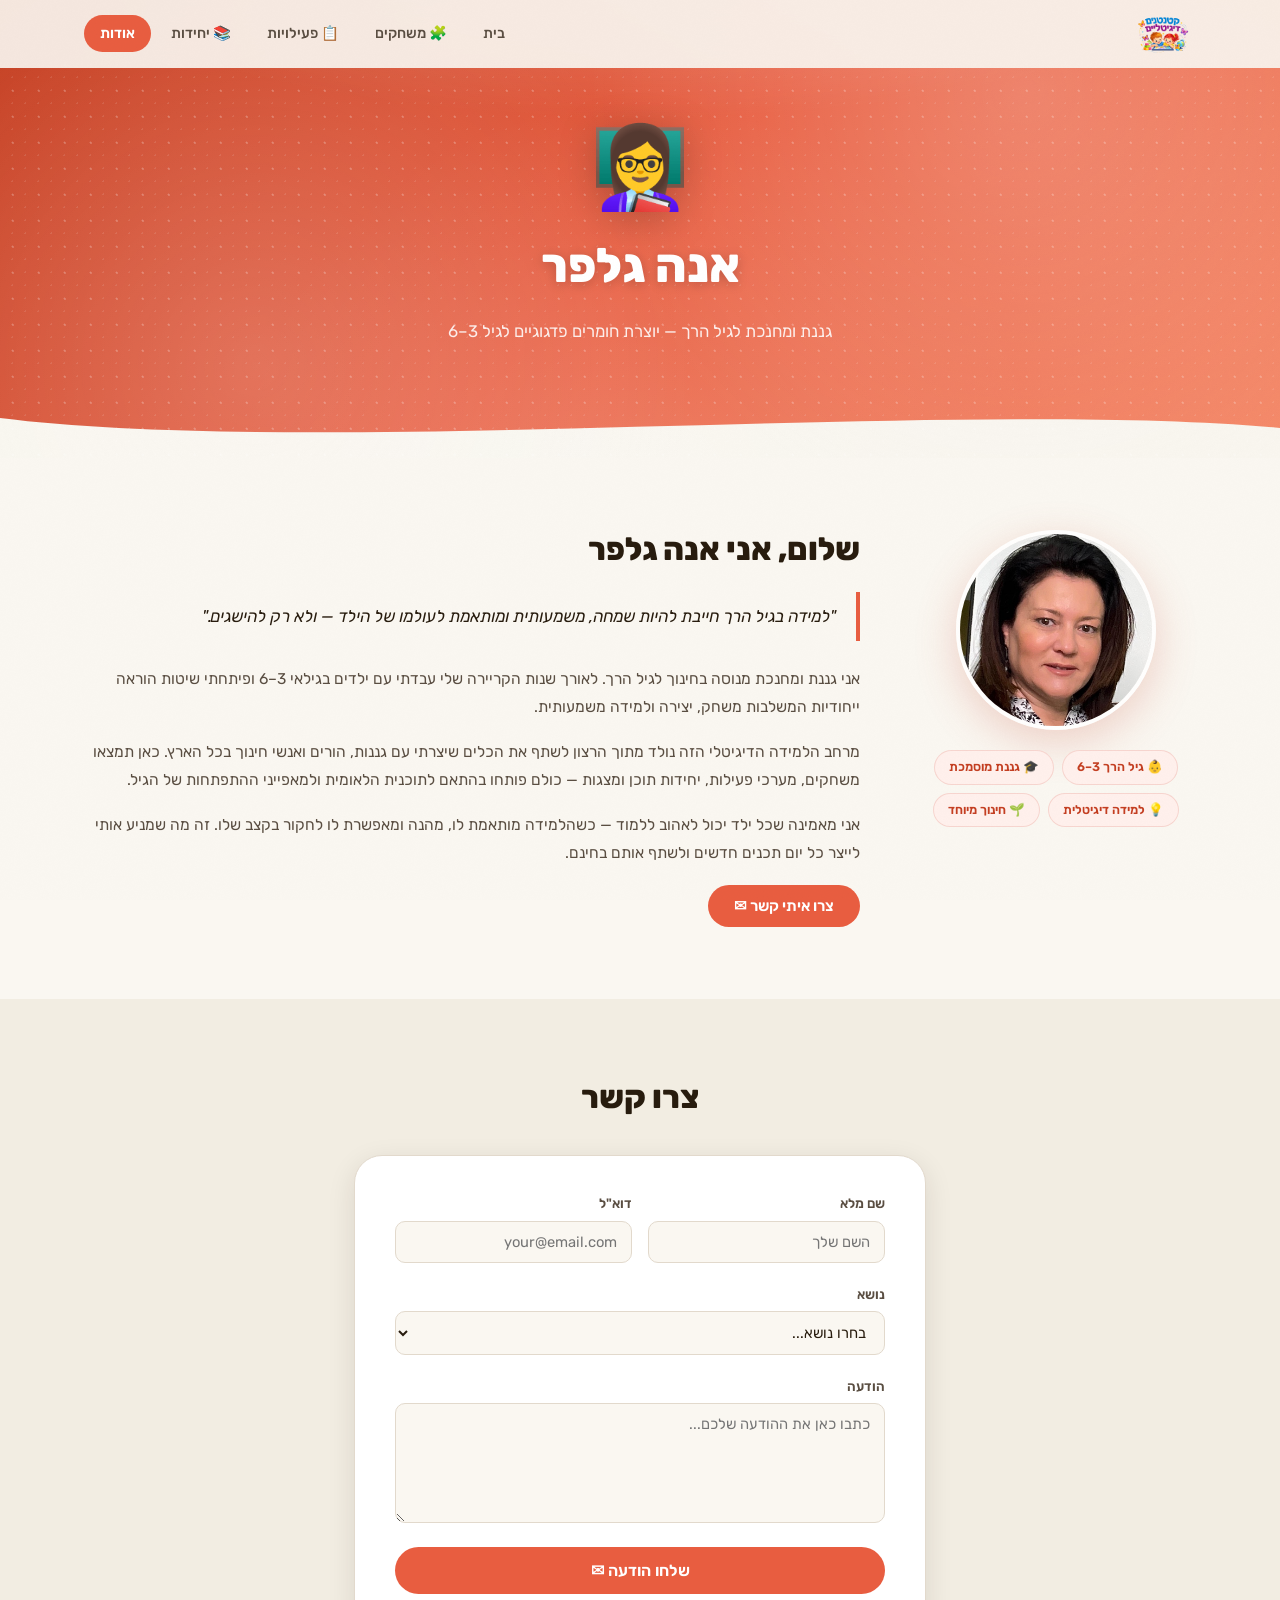
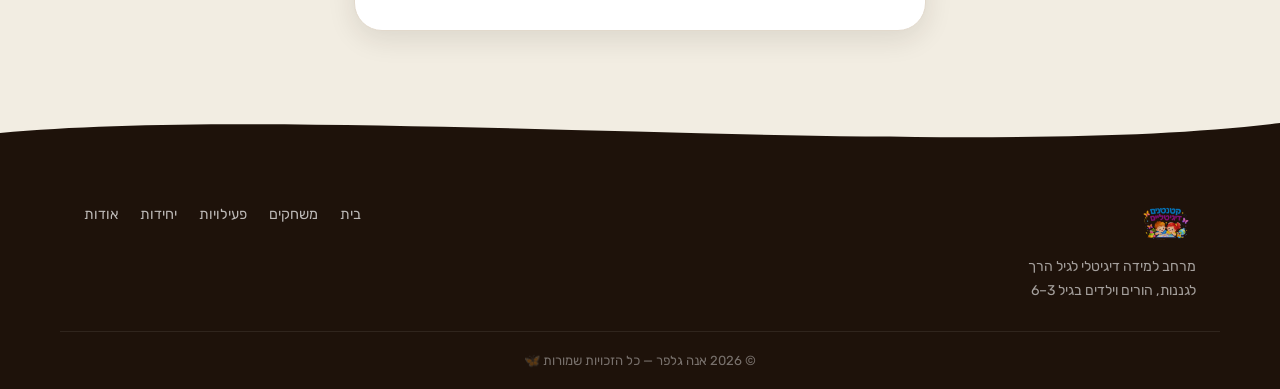
==== about.html @ 4339078c "fix" ====
<!DOCTYPE html>
<html lang="he" dir="rtl">
<head>
  <meta charset="UTF-8" />
  <meta name="viewport" content="width=device-width, initial-scale=1.0" />
  <meta name="description" content="אנה גלפר — גננת ומחנכת לגיל הרך. קצת עליי, על הדרך שלי וצור קשר." />
  <title>אודות אנה גלפר — מרחב הלמידה</title>
  <link rel="stylesheet" href="style.css" />
</head>
<body data-page="about">

  <!-- ═══════════════ HEADER ═══════════════ -->
  <header class="site-header" id="siteHeader">
    <div class="container hdr-inner">
      <a href="index.html" class="hdr-brand-link">
        <img src="logo.png" alt="אנה גלפר" class="hdr-logo" />
      </a>
      <nav class="hdr-nav" aria-label="ניווט ראשי">
        <a href="index.html"         class="nav-link">בית</a>
        <a href="games.html"         class="nav-link">🧩 משחקים</a>
        <a href="activities.html"    class="nav-link">📋 פעילויות</a>
        <a href="units.html"         class="nav-link">📚 יחידות</a>
        <a href="about.html"         class="nav-link active">אודות</a>
      </nav>
      <button class="hdr-burger" id="burgerBtn" aria-label="פתח תפריט" aria-expanded="false">
        <span></span><span></span><span></span>
      </button>
    </div>
    <div class="hdr-mobile" id="mobileMenu" aria-hidden="true">
      <a href="index.html"         class="mobile-link">🏠 בית</a>
      <a href="games.html"         class="mobile-link">🧩 משחקים דיגיטליים</a>
      <a href="activities.html"    class="mobile-link">📋 מערכי פעילות</a>
      <a href="units.html"         class="mobile-link">📚 יחידות תוכן</a>
      <a href="about.html"         class="mobile-link">👩‍🏫 אודות אנה</a>
    </div>
  </header>

  <main>

    <!-- ═══════════════ PAGE BANNER ═══════════════ -->
    <section class="page-banner" aria-label="אודות">
      <div class="page-banner-inner container">
        <span class="page-banner-icon" aria-hidden="true">👩‍🏫</span>
        <h1>אנה גלפר</h1>
        <p>גננת ומחנכת לגיל הרך — יוצרת חומרים פדגוגיים לגיל 3–6</p>
      </div>
      <div class="page-banner-wave" aria-hidden="true">
        <svg viewBox="0 0 1440 60" preserveAspectRatio="none" xmlns="http://www.w3.org/2000/svg">
          <path d="M0,20 C360,60 1080,0 1440,30 L1440,60 L0,60 Z" fill="#F9F6EF"/>
        </svg>
      </div>
    </section>

    <!-- ═══════════════ ABOUT ═══════════════ -->
    <section class="about-section" aria-label="קצת עליי">
      <div class="container">
        <div class="about-inner reveal">

          <!-- Visual column -->
          <aside class="about-visual">
            <img src="anna.png" alt="אנה גלפר" class="about-avatar-img" />
            <div class="about-tags" role="list">
              <span class="about-tag" role="listitem">👶 גיל הרך 3–6</span>
              <span class="about-tag" role="listitem">🎓 גננת מוסמכת</span>
              <span class="about-tag" role="listitem">💡 למידה דיגיטלית</span>
              <span class="about-tag" role="listitem">🌱 חינוך מיוחד</span>
            </div>
          </aside>

          <!-- Text column -->
          <div class="about-text">
            <h2>שלום, אני אנה גלפר</h2>

            <blockquote class="about-quote">
              <p>"למידה בגיל הרך חייבת להיות שמחה, משמעותית ומותאמת לעולמו של הילד — ולא רק להישגים."</p>
            </blockquote>

            <p>
              אני גננת ומחנכת מנוסה בחינוך לגיל הרך. לאורך שנות הקריירה שלי עבדתי עם ילדים בגילאי 3–6 ופיתחתי שיטות הוראה ייחודיות המשלבות משחק, יצירה ולמידה משמעותית.
            </p>

            <p>
              מרחב הלמידה הדיגיטלי הזה נולד מתוך הרצון לשתף את הכלים שיצרתי עם גננות, הורים ואנשי חינוך בכל הארץ. כאן תמצאו משחקים, מערכי פעילות, יחידות תוכן ומצגות — כולם פותחו בהתאם לתוכנית הלאומית ולמאפייני ההתפתחות של הגיל.
            </p>

            <p>
              אני מאמינה שכל ילד יכול לאהוב ללמוד — כשהלמידה מותאמת לו, מהנה ומאפשרת לו לחקור בקצב שלו. זה מה שמניע אותי לייצר כל יום תכנים חדשים ולשתף אותם בחינם.
            </p>

            <button class="btn-scroll-contact" onclick="document.getElementById('contact').scrollIntoView({behavior:'smooth'})">
              צרו איתי קשר ✉
            </button>
          </div>

        </div>
      </div>
    </section>

    <!-- ═══════════════ CONTACT ═══════════════ -->
    <section class="contact-section" id="contact" aria-label="צור קשר">
      <div class="contact-inner container">
        <h2>צרו קשר</h2>

        <form class="contact-form" onsubmit="handleSubmit(event)" novalidate aria-label="טופס יצירת קשר">

          <div class="form-row">
            <div class="form-field">
              <label for="contactName">שם מלא</label>
              <input
                type="text"
                id="contactName"
                name="name"
                placeholder="השם שלך"
                required
                autocomplete="name"
              />
            </div>
            <div class="form-field">
              <label for="contactEmail">דוא"ל</label>
              <input
                type="email"
                id="contactEmail"
                name="email"
                placeholder="your@email.com"
                required
                autocomplete="email"
              />
            </div>
          </div>

          <div class="form-field">
            <label for="contactSubject">נושא</label>
            <select id="contactSubject" name="subject">
              <option value="" disabled selected>בחרו נושא...</option>
              <option value="general">שאלה כללית</option>
              <option value="collab">הצעה לשיתוף פעולה</option>
              <option value="content">בקשה לתוכן חדש</option>
              <option value="feedback">משוב על חומרים</option>
              <option value="other">אחר</option>
            </select>
          </div>

          <div class="form-field">
            <label for="contactMessage">הודעה</label>
            <textarea
              id="contactMessage"
              name="message"
              rows="5"
              placeholder="כתבו כאן את ההודעה שלכם..."
              required
            ></textarea>
          </div>

          <button type="submit" id="submitBtn">שלחו הודעה ✉</button>

        </form>
      </div>
    </section>

  </main>

  <!-- ═══════════════ FOOTER ═══════════════ -->
  <footer class="site-footer">
    <div class="ftr-wave" aria-hidden="true">
      <svg viewBox="0 0 1440 60" preserveAspectRatio="none" xmlns="http://www.w3.org/2000/svg">
        <path d="M0,30 C360,0 1080,60 1440,20 L1440,0 L0,0 Z" fill="#F2EDE2"/>
      </svg>
    </div>
    <div class="container ftr-inner">
      <div class="ftr-brand">
        <img src="logo.png" alt="אנה גלפר" class="ftr-logo" />
        <p>מרחב למידה דיגיטלי לגיל הרך<br />לגננות, הורים וילדים בגיל 3–6</p>
      </div>
      <nav class="ftr-nav" aria-label="ניווט תחתון">
        <a href="index.html">בית</a>
        <a href="games.html">משחקים</a>
        <a href="activities.html">פעילויות</a>
        <a href="units.html">יחידות</a>
        <a href="about.html">אודות</a>
      </nav>
    </div>
    <div class="container ftr-copy">
      <p>© 2026 אנה גלפר — כל הזכויות שמורות 🦋</p>
    </div>
  </footer>

  <script src="data.js"></script>
  <script src="script.js"></script>
</body>
</html>
---- style.css ----
/* ═══════════════════════════════════════════════════════════
   style.css — Anna Galper | Complete Shared Styles
   RTL Hebrew educational site for early childhood (ages 3–6)
   ═══════════════════════════════════════════════════════════ */

/* ── Google Fonts ── */
@import url('https://fonts.googleapis.com/css2?family=Rubik:ital,wght@0,300;0,400;0,500;0,600;0,700;0,800;1,400;1,500;1,600;1,700&display=swap');

/* ══════════════════════════════════════════
   1. CSS CUSTOM PROPERTIES
══════════════════════════════════════════ */
:root {
  /* Brand colours — vivid, warm, magical */
  --coral:          #E85D40;
  --coral-dark:     #C43F22;
  --coral-soft:     #FFF0EC;
  --sage:           #3D8B60;
  --sage-dark:      #27623F;
  --sage-soft:      #EBF6EF;
  --lavender:       #7B5FC4;
  --lavender-dark:  #5B3FA8;
  --lavender-soft:  #F0ECFB;
  --amber:          #D49020;
  --amber-dark:     #A86C0A;
  --amber-soft:     #FBF3DF;
  --mint:           #35B5A2;
  --mint-dark:      #1F8E7C;
  --mint-soft:      #E6F7F5;

  /* Neutrals */
  --white:   #FFFFFF;
  --ivory:   #FFFEFB;
  --bg:      #FAF7F1;
  --bg-2:    #F2EDE2;
  --text:    #281C0E;
  --text-2:  #5A4E42;
  --text-3:  #9E9086;
  --border:  #E2D9CC;

  /* Glow tokens */
  --glow-coral:    0 20px 60px rgba(232,93,64,.30);
  --glow-sage:     0 20px 60px rgba(61,139,96,.26);
  --glow-lavender: 0 20px 60px rgba(123,95,196,.26);
  --glow-amber:    0 20px 60px rgba(212,144,32,.26);

  /* Page-level theme tokens (default = coral / home & games) */
  --page-color:      #E85D40;
  --page-color-dark: #C43F22;
  --page-color-soft: #FFF0EC;
  --page-gradient:   linear-gradient(135deg, #E85D40, #F58B6A);

  /* Shape & shadow */
  --radius:    16px;
  --radius-lg: 28px;
  --radius-xl: 40px;
  --shadow-sm: 0 2px 12px rgba(40,28,14,.07);
  --shadow:    0 8px 28px rgba(40,28,14,.11);
  --shadow-lg: 0 20px 56px rgba(40,28,14,.16);
  --shadow-xl: 0 32px 80px rgba(40,28,14,.20);

  /* Transitions */
  --t-fast: 160ms ease;
  --t-base: 300ms cubic-bezier(.34,1.56,.64,1);
  --t-slow: 460ms cubic-bezier(.34,1.56,.64,1);

  /* Header height */
  --hdr-h: 68px;
}

/* ── Per-page theme overrides ── */
body[data-page="activities"]    { --page-color:#3D8B60; --page-color-dark:#27623F; --page-color-soft:#EBF6EF; --page-gradient:linear-gradient(135deg,#27623F,#3D8B60,#72B88A); }
body[data-page="units"]         { --page-color:#7B5FC4; --page-color-dark:#5B3FA8; --page-color-soft:#F0ECFB; --page-gradient:linear-gradient(135deg,#4A2E9C,#7B5FC4,#A892E0); }
body[data-page="about"]         { --page-color:#E85D40; --page-color-dark:#C43F22; --page-color-soft:#FFF0EC; --page-gradient:linear-gradient(135deg,#C43F22,#E85D40,#F58B6A); }

/* ══════════════════════════════════════════
   2. RESET & BASE
══════════════════════════════════════════ */
*, *::before, *::after { box-sizing: border-box; margin: 0; padding: 0; }

html {
  font-size: 16px;
  scroll-behavior: smooth;
  direction: rtl;
}

body {
  font-family: 'Rubik', 'Arial Hebrew', Arial, sans-serif;
  background: var(--bg);
  color: var(--text);
  line-height: 1.65;
  -webkit-font-smoothing: antialiased;
  overflow-x: hidden;
  min-height: 100vh;
  display: flex;
  flex-direction: column;
}

main { flex: 1; }

img { max-width: 100%; display: block; }
a   { color: inherit; text-decoration: none; }
button { cursor: pointer; font-family: inherit; border: none; background: none; }
ul, ol { list-style: none; }

.container {
  max-width: 1160px;
  margin-inline: auto;
  padding-inline: 24px;
}

/* ══════════════════════════════════════════
   3. SCROLL REVEAL
══════════════════════════════════════════ */
.reveal {
  opacity: 0;
  transform: translateY(28px);
  transition: opacity 600ms ease, transform 600ms cubic-bezier(.34,1.56,.64,1);
}
.reveal.visible {
  opacity: 1;
  transform: none;
}
.delay-1 { transition-delay:  80ms; }
.delay-2 { transition-delay: 180ms; }
.delay-3 { transition-delay: 300ms; }
.delay-4 { transition-delay: 440ms; }

/* ══════════════════════════════════════════
   4. HEADER
══════════════════════════════════════════ */
#siteHeader,
.site-header {
  position: fixed;
  top: 0;
  inset-inline: 0;
  height: var(--hdr-h);
  background: rgba(249,246,239,.92);
  backdrop-filter: blur(14px);
  -webkit-backdrop-filter: blur(14px);
  border-bottom: 1px solid transparent;
  z-index: 900;
  transition: background var(--t-fast), border-color var(--t-fast), box-shadow var(--t-fast);
}
.site-header.scrolled {
  background: rgba(249,246,239,.98);
  border-bottom-color: var(--border);
  box-shadow: var(--shadow-sm);
}

.hdr-inner {
  display: flex;
  align-items: center;
  justify-content: space-between;
  height: 100%;
  gap: 16px;
}

/* Brand */
.hdr-brand-link { display: flex; align-items: center; flex-shrink: 0; }
.hdr-logo { height: 44px; width: auto; object-fit: contain; }

/* Desktop nav */
.hdr-nav {
  display: flex;
  align-items: center;
  gap: 4px;
}

.nav-link {
  display: inline-flex;
  align-items: center;
  gap: 4px;
  padding: 7px 16px;
  border-radius: 100px;
  font-size: .9rem;
  font-weight: 500;
  color: var(--text-2);
  transition: background var(--t-fast), color var(--t-fast);
  white-space: nowrap;
}
.nav-link:hover {
  background: var(--bg-2);
  color: var(--text);
}
.nav-link.active {
  background: var(--page-color);
  color: var(--white);
  font-weight: 600;
}

/* Burger button */
.hdr-burger {
  display: none;
  flex-direction: column;
  justify-content: center;
  gap: 5px;
  width: 40px;
  height: 40px;
  padding: 8px;
  border-radius: 10px;
  transition: background var(--t-fast);
  flex-shrink: 0;
}
.hdr-burger:hover { background: var(--bg-2); }
.hdr-burger span {
  display: block;
  height: 2px;
  background: var(--text);
  border-radius: 2px;
  transition: transform var(--t-fast), opacity var(--t-fast);
  transform-origin: center;
}
.hdr-burger.open span:nth-child(1) { transform: translateY(7px) rotate(45deg); }
.hdr-burger.open span:nth-child(2) { opacity: 0; transform: scaleX(0); }
.hdr-burger.open span:nth-child(3) { transform: translateY(-7px) rotate(-45deg); }

/* Mobile menu */
.hdr-mobile {
  display: none;
  flex-direction: column;
  gap: 4px;
  padding: 0 16px;
  background: rgba(249,246,239,.98);
  border-bottom: 1px solid transparent;
  backdrop-filter: blur(14px);
  -webkit-backdrop-filter: blur(14px);
  max-height: 0;
  overflow: hidden;
  transition: max-height 340ms ease, padding 300ms ease, border-color var(--t-fast);
}
.hdr-mobile.open {
  max-height: 500px;
  padding-block: 12px 18px;
  border-bottom-color: var(--border);
}
.mobile-link {
  display: block;
  padding: 11px 16px;
  border-radius: 10px;
  font-size: .95rem;
  font-weight: 500;
  color: var(--text);
  transition: background var(--t-fast);
}
.mobile-link:hover { background: var(--bg-2); }

/* ══════════════════════════════════════════
   5. FOOTER
══════════════════════════════════════════ */
.site-footer {
  background: #1E120A;
  color: rgba(255,255,255,.75);
  margin-top: auto;
}

.ftr-wave {
  line-height: 0;
  overflow: hidden;
}
.ftr-wave svg { width: 100%; height: 60px; display: block; }

.ftr-inner {
  display: flex;
  align-items: flex-start;
  justify-content: space-between;
  gap: 40px;
  padding-block: 40px 28px;
  flex-wrap: wrap;
}

.ftr-brand { max-width: 290px; }
.ftr-logo  { height: 40px; width: auto; margin-bottom: 12px; opacity: .85; }
.ftr-brand p { font-size: .88rem; line-height: 1.7; color: rgba(255,255,255,.6); }

.ftr-nav {
  display: flex;
  flex-wrap: wrap;
  gap: 8px 22px;
  align-items: center;
}
.ftr-nav a {
  font-size: .9rem;
  color: rgba(255,255,255,.7);
  transition: color var(--t-fast);
}
.ftr-nav a:hover { color: var(--white); }

.ftr-copy {
  border-top: 1px solid rgba(255,255,255,.08);
  padding-block: 18px;
  text-align: center;
}
.ftr-copy p { font-size: .82rem; color: rgba(255,255,255,.4); }

/* ══════════════════════════════════════════
   6. HERO  (homepage only)
══════════════════════════════════════════ */
.hero {
  position: relative;
  min-height: 100svh;
  display: flex;
  flex-direction: column;
  align-items: center;
  justify-content: center;
  overflow: hidden;
  background:
    radial-gradient(ellipse 120% 65% at 50% -8%,  rgba(195,155,230,.24) 0%, transparent 58%),
    radial-gradient(ellipse 60%  55% at 6%   62%,  rgba(232,93,64,.13)   0%, transparent 52%),
    radial-gradient(ellipse 55%  50% at 96%  38%,  rgba(53,181,162,.11)  0%, transparent 50%),
    radial-gradient(ellipse 70%  60% at 50%  90%,  rgba(212,144,32,.09)  0%, transparent 55%),
    linear-gradient(175deg, #FEF4FB 0%, #FAF0F4 22%, #FAF3E8 55%, #F5EFE3 100%);
  padding-top: var(--hdr-h);
  padding-bottom: 120px;
}

/* Blobs */
.hero-deco { position: absolute; inset: 0; pointer-events: none; }
.blob {
  position: absolute;
  border-radius: 50%;
  filter: blur(80px);
  opacity: .34;
  animation: blobDrift 14s ease-in-out infinite alternate;
}
.b1 { width: 560px; height: 560px; background: radial-gradient(circle, #F5A07E 0%, #E85D40 65%); top: -160px; right: -140px; animation-duration: 13s; }
.b2 { width: 420px; height: 420px; background: radial-gradient(circle, #A8D5C0 0%, #3D8B60 65%); bottom: 30px; left: -110px; animation-duration: 11s; animation-delay: -4s; }
.b3 { width: 300px; height: 300px; background: radial-gradient(circle, #D0B8F0 0%, #7B5FC4 65%); top: 60%; left: 30%; animation-duration: 16s; animation-delay: -8s; }
/* b4: warm aura behind the logo, centered */
.b4 { width: 360px; height: 360px; background: radial-gradient(circle, rgba(255,220,185,.85) 0%, rgba(245,190,215,.55) 50%, transparent 75%); top: 12%; left: 50%; margin-left: -180px; filter: blur(60px); opacity: .55; animation-duration: 22s; animation-delay: -10s; }

/* RTL-safe blob positions */
[dir="rtl"] .b1 { right: -140px; left: auto; }
[dir="rtl"] .b2 { left: -110px; right: auto; }

@keyframes blobDrift {
  0%   { transform: translate(0, 0) scale(1); }
  33%  { transform: translate(28px, -22px) scale(1.04); }
  66%  { transform: translate(-18px, 16px) scale(0.97); }
  100% { transform: translate(14px, 32px) scale(1.02); }
}

/* Sparkles */
.hero-sparkles { position: absolute; inset: 0; pointer-events: none; z-index: 1; }
.spark {
  position: absolute;
  font-size: 1.1rem;
  animation: sparkTwinkle 3.2s ease-in-out infinite;
  user-select: none;
  color: #C8962A;
}
.spark-1 { top: 22%; right: 34%; animation-delay: 0s; }
.spark-2 { top: 11%; left:  40%; animation-delay: .65s; font-size: .85rem; }
.spark-3 { top: 40%; right: 27%; animation-delay: 1.3s; font-size: .95rem; }
.spark-4 { top: 66%; left:  36%; animation-delay: 1.9s; }
.spark-5 { top: 28%; left:  25%; animation-delay: .35s; font-size: .75rem; }
.spark-6 { top: 74%; right: 31%; animation-delay: 2.5s; font-size: 1.05rem; }
.spark-7 { top: 52%; right: 44%; animation-delay: 1.0s; font-size: .7rem; }
.spark-8 { top: 84%; left:  44%; animation-delay: 1.6s; }

@keyframes sparkTwinkle {
  0%, 100% { opacity: 0;   transform: scale(0.4) rotate(0deg); }
  40%       { opacity: .9; transform: scale(1.3) rotate(18deg); }
  60%       { opacity: .7; transform: scale(1.0) rotate(-8deg); }
}

/* Butterflies (base — actual positions set per context via hero-logo-cluster) */
.butterfly {
  position: absolute;
  font-size: 1.6rem;
  animation: flutterFloat 6s ease-in-out infinite;
  pointer-events: none;
  user-select: none;
  filter: drop-shadow(0 2px 8px rgba(0,0,0,.10));
}

@keyframes flutterFloat {
  0%   { transform: translateY(0)     translateX(0)     rotate(-4deg) scale(1);    }
  25%  { transform: translateY(-24px) translateX(9px)   rotate(6deg)  scale(1.07); }
  50%  { transform: translateY(-12px) translateX(-6px)  rotate(-2deg) scale(0.96); }
  75%  { transform: translateY(-20px) translateX(4px)   rotate(4deg)  scale(1.03); }
  100% { transform: translateY(0)     translateX(0)     rotate(-4deg) scale(1);    }
}

/* Hero body — open, airy, no glass */
.hero-body {
  position: relative;
  z-index: 2;
  display: flex;
  flex-direction: column;
  align-items: center;
  text-align: center;
  gap: 20px;
  max-width: 680px;
  padding-inline: 28px;
}

/* Logo cluster — wraps logo + orbiting butterflies */
.hero-logo-cluster {
  position: relative;
  width: 230px;
  height: 230px;
  display: flex;
  align-items: center;
  justify-content: center;
  flex-shrink: 0;
  margin-bottom: 8px;
}

/* Butterflies orbit the logo — override hero-level positions */
.hero-logo-cluster .butterfly {
  position: absolute;
  font-size: 1.6rem;
  z-index: 3;
}
.hero-logo-cluster .bf-1 { top: -10%;  right: -22%; animation-duration: 6.2s; animation-delay: 0s; }
.hero-logo-cluster .bf-2 { top:  14%;  left:  -26%; animation-duration: 7.4s; animation-delay: .9s; }
.hero-logo-cluster .bf-3 { bottom: -8%; right: -18%; animation-duration: 5.8s; animation-delay: 1.5s; }
.hero-logo-cluster .bf-4 { bottom:  6%; left:  -24%; animation-duration: 6.9s; animation-delay: 2.1s; }
.hero-logo-cluster .bf-5 { top: -14%;  left:   16%; animation-duration: 7.6s; animation-delay: .4s; }
.hero-logo-cluster .bf-6 { top:  42%;  right:  -26%; animation-duration: 5.4s; animation-delay: 2.7s; }

/* Logo */
.hero-logo-wrap { position: relative; display: inline-block; }

/* Soft halo rings behind logo */
.hero-logo-wrap::before {
  content: '';
  position: absolute;
  inset: -28px;
  border-radius: 50%;
  background: radial-gradient(circle, rgba(255,200,175,.55) 20%, rgba(210,160,235,.25) 65%, transparent 100%);
  animation: ringPulse 4s ease-in-out 1.4s infinite;
  opacity: 0;
  animation-fill-mode: forwards;
}
.hero-logo-wrap::after {
  content: '';
  position: absolute;
  inset: -16px;
  border-radius: 50%;
  border: 1.5px solid rgba(232,93,64,.20);
  animation: ringPulse 4s ease-in-out 1.8s infinite reverse;
  opacity: 0;
  animation-fill-mode: forwards;
}
@keyframes ringPulse {
  0%        { opacity: 0; transform: scale(.92); }
  20%       { opacity: 1; }
  50%       { transform: scale(1.08); opacity: .7; }
  100%      { transform: scale(.92); opacity: 0; }
}

.hero-logo {
  position: relative;
  z-index: 1;
  height: 152px;
  width: auto;
  opacity: 0;
  filter: drop-shadow(0 14px 40px rgba(232,93,64,.32));
  animation:
    logoEntrance 1.1s cubic-bezier(.34,1.56,.64,1) .35s forwards,
    logoBob      5s   ease-in-out                  1.6s infinite;
}
@keyframes logoEntrance {
  from { opacity: 0; transform: scale(.68) translateY(26px); }
  to   { opacity: 1; transform: scale(1)   translateY(0); }
}
@keyframes logoBob {
  0%, 100% { transform: translateY(0);     }
  40%       { transform: translateY(-13px); }
  70%       { transform: translateY(-5px);  }
}

/* Eyebrow */
.hero-eyebrow {
  font-size: .8rem;
  font-weight: 600;
  letter-spacing: .12em;
  text-transform: uppercase;
  color: var(--coral);
  background: rgba(255,255,255,.72);
  backdrop-filter: blur(8px);
  -webkit-backdrop-filter: blur(8px);
  padding: 6px 18px;
  border-radius: 100px;
  border: 1px solid rgba(232,93,64,.18);
  box-shadow: 0 2px 12px rgba(232,93,64,.10);
}

/* Heading */
.hero-h1 {
  display: flex;
  flex-direction: column;
  gap: 4px;
  line-height: 1.15;
}
.hero-h1-line {
  font-size: clamp(3rem, 7.8vw, 5.6rem);
  font-weight: 900;
  color: var(--text);
  letter-spacing: -.02em;
}
.hero-h1-accent {
  font-size: clamp(2.5rem, 6.2vw, 4.6rem);
  font-weight: 800;
  font-style: italic;
  letter-spacing: -.01em;
  background: linear-gradient(125deg, #E85D40 0%, #F07850 40%, #D49020 100%);
  -webkit-background-clip: text;
  -webkit-text-fill-color: transparent;
  background-clip: text;
}

/* Subtitle */
.hero-p {
  font-size: clamp(.95rem, 2vw, 1.1rem);
  color: var(--text-2);
  max-width: 500px;
  line-height: 1.75;
}

/* CTA buttons */
.hero-btns {
  display: flex;
  gap: 12px;
  flex-wrap: wrap;
  justify-content: center;
  margin-top: 4px;
}
.btn-primary {
  display: inline-flex;
  align-items: center;
  gap: 8px;
  padding: 14px 30px;
  background: var(--coral);
  color: var(--white);
  border-radius: 100px;
  font-size: 1rem;
  font-weight: 600;
  font-family: inherit;
  border: none;
  box-shadow: 0 4px 20px rgba(209,91,71,.35);
  transition: background var(--t-fast), transform var(--t-fast), box-shadow var(--t-fast);
  cursor: pointer;
}
.btn-primary:hover {
  background: var(--coral-dark);
  transform: translateY(-3px);
  box-shadow: 0 8px 28px rgba(209,91,71,.42);
}
.btn-ghost {
  display: inline-flex;
  align-items: center;
  gap: 8px;
  padding: 14px 30px;
  background: transparent;
  color: var(--text);
  border-radius: 100px;
  font-size: 1rem;
  font-weight: 500;
  border: 1.5px solid var(--border);
  font-family: inherit;
  cursor: pointer;
  transition: background var(--t-fast), border-color var(--t-fast), transform var(--t-fast);
}
.btn-ghost:hover {
  background: var(--bg-2);
  border-color: var(--text-3);
  transform: translateY(-3px);
}

/* Stats row */
.hero-stats {
  display: flex;
  align-items: center;
  background: rgba(255,255,255,.65);
  backdrop-filter: blur(14px);
  -webkit-backdrop-filter: blur(14px);
  border: 1.5px solid rgba(255,255,255,.9);
  border-radius: 100px;
  padding: 10px 22px;
  box-shadow: 0 4px 24px rgba(40,28,14,.08), inset 0 1px 0 rgba(255,255,255,.8);
  flex-wrap: wrap;
  justify-content: center;
  gap: 0;
  margin-top: 4px;
}
.hstat {
  display: flex;
  flex-direction: column;
  align-items: center;
  padding-inline: 18px;
}
.hstat-num {
  font-size: 1.15rem;
  font-weight: 700;
  color: var(--coral);
  line-height: 1.2;
}
.hstat-lbl {
  font-size: .7rem;
  color: var(--text-3);
  white-space: nowrap;
}
.hstat-sep {
  width: 1px;
  height: 28px;
  background: var(--border);
  flex-shrink: 0;
}

/* Hero wave — fades into the portals section overlap */
.hero-wave {
  position: absolute;
  bottom: -1px;
  left: 0;
  right: 0;
  line-height: 0;
  pointer-events: none;
  opacity: .5;
}
.hero-wave svg { width: 100%; height: 80px; display: block; }

/* ══════════════════════════════════════════
   7. PORTALS SECTION  (homepage)
══════════════════════════════════════════ */
.portals-section {
  position: relative;
  z-index: 2;
  margin-top: -72px;
  border-radius: var(--radius-xl) var(--radius-xl) 0 0;
  padding-block: 100px 120px;
  background: var(--bg);
  background-image: radial-gradient(circle, rgba(40,28,14,.048) 1px, transparent 1px);
  background-size: 26px 26px;
  box-shadow: 0 -8px 40px rgba(40,28,14,.05);
}
.portals-section .sec-eyebrow {
  display: block;
  text-align: center;
  font-size: .76rem;
  font-weight: 600;
  letter-spacing: .14em;
  text-transform: uppercase;
  color: var(--text-3);
  margin-bottom: 8px;
}
.portals-section .sec-title {
  display: block;
  text-align: center;
  font-size: clamp(1.6rem, 3.5vw, 2.4rem);
  font-weight: 800;
  color: var(--text);
  margin-bottom: 48px;
}

/* Bento flex container */
.portals-bento {
  display: flex;
  gap: 20px;
  align-items: stretch;
}

/* Base portal card */
.portal-card {
  border-radius: var(--radius-lg);
  overflow: hidden;
  cursor: pointer;
  display: flex;
  flex-direction: column;
  justify-content: flex-end;
  padding: 28px;
  position: relative;
  color: var(--white);
  text-decoration: none;
  transition: transform var(--t-base), box-shadow var(--t-base);
  box-shadow: var(--shadow);
}
.portal-card:hover {
  transform: translateY(-10px) scale(1.018) rotate(-0.8deg);
  box-shadow: var(--shadow-lg);
}
.portal-card::before {
  content: '';
  position: absolute;
  inset: 0;
  background:
    radial-gradient(circle, rgba(255,255,255,.22) 1.5px, transparent 1.5px),
    radial-gradient(circle, rgba(255,255,255,.12) 1px,   transparent 1px),
    linear-gradient(to top, rgba(0,0,0,.44) 0%, transparent 58%);
  background-size: 24px 24px, 12px 12px, 100% 100%;
  background-position: 0 0, 6px 6px, 0 0;
  pointer-events: none;
  border-radius: inherit;
}
/* Shimmer effect */
.portal-card::after {
  content: '';
  position: absolute;
  inset: 0;
  background: linear-gradient(105deg, transparent 35%, rgba(255,255,255,.22) 50%, transparent 65%);
  background-size: 220% 100%;
  background-position: -100% 0;
  border-radius: inherit;
  pointer-events: none;
  transition: background-position 550ms ease;
}
.portal-card:hover::after { background-position: 180% 0; }

.portal-card > * { position: relative; z-index: 1; }

/* XL (featured) card */
.portal-xl {
  flex: 1.4;
  min-height: 380px;
}

/* Stack of 3 smaller cards */
.portals-stack {
  flex: 1;
  display: flex;
  flex-direction: column;
  gap: 20px;
}
.portals-stack .portal-card {
  flex: 1;
  min-height: 110px;
  flex-direction: row;
  align-items: center;
  justify-content: flex-start;
  gap: 16px;
  padding: 20px 24px;
}
.portals-stack .portal-card::before {
  background:
    radial-gradient(circle, rgba(255,255,255,.22) 1.5px, transparent 1.5px),
    radial-gradient(circle, rgba(255,255,255,.12) 1px, transparent 1px),
    linear-gradient(to left, rgba(0,0,0,.32) 0%, transparent 65%);
  background-size: 24px 24px, 12px 12px, 100% 100%;
  background-position: 0 0, 6px 6px, 0 0;
}
[dir="rtl"] .portals-stack .portal-card::before {
  background:
    radial-gradient(circle, rgba(255,255,255,.22) 1.5px, transparent 1.5px),
    radial-gradient(circle, rgba(255,255,255,.12) 1px, transparent 1px),
    linear-gradient(to right, rgba(0,0,0,.32) 0%, transparent 65%);
  background-size: 24px 24px, 12px 12px, 100% 100%;
  background-position: 0 0, 6px 6px, 0 0;
}

/* Colour variants — vivid, rich, illustrated */
.portal-games { background: linear-gradient(135deg, #BF3820 0%, #E85D40 45%, #F59070 100%); }
.portal-plans { background: linear-gradient(135deg, #1E5035 0%, #3D8B60 45%, #6AB88A 100%); }
.portal-units { background: linear-gradient(135deg, #3A2090 0%, #7B5FC4 45%, #A48EE0 100%); }

/* Portal icon */
.portal-icon {
  font-size: 5.5rem;
  line-height: 1;
  display: block;
  margin-bottom: 18px;
  filter: drop-shadow(0 6px 20px rgba(0,0,0,.25));
  transition: transform var(--t-base);
}
.portal-card:hover .portal-icon { transform: scale(1.15) rotate(-5deg) translateY(-4px); }

.portals-stack .portal-icon {
  font-size: 2.4rem;
  margin-bottom: 0;
  flex-shrink: 0;
}
.portals-stack .portal-card:hover .portal-icon { transform: scale(1.12) rotate(-6deg); }

/* Portal text */
.portal-card h3 {
  font-size: 1.3rem;
  font-weight: 700;
  line-height: 1.25;
  margin-bottom: 6px;
}
.portals-stack .portal-card h3 { font-size: 1.05rem; margin-bottom: 2px; }

.portal-card p {
  font-size: .88rem;
  opacity: .88;
  line-height: 1.5;
  margin-bottom: 16px;
}
.portals-stack .portal-card p { font-size: .8rem; margin-bottom: 0; opacity: .82; }

/* Count badge */
.portal-count {
  display: inline-block;
  background: rgba(255,255,255,.25);
  border: 1px solid rgba(255,255,255,.4);
  padding: 3px 12px;
  border-radius: 100px;
  font-size: .76rem;
  font-weight: 600;
  margin-top: 8px;
}

/* Arrow */
.portal-arrow {
  margin-inline-start: auto;
  font-size: 1.4rem;
  opacity: .72;
  transition: transform var(--t-fast), opacity var(--t-fast);
}
.portal-card:hover .portal-arrow { transform: translateX(-5px); opacity: 1; }
[dir="rtl"] .portal-card:hover .portal-arrow { transform: translateX(5px); }

/* ══════════════════════════════════════════
   8. HOME ABOUT BAND
══════════════════════════════════════════ */
.home-about-band {
  background:
    radial-gradient(ellipse 60% 80% at 95% 50%, rgba(61,139,96,.10) 0%, transparent 60%),
    radial-gradient(ellipse 50% 60% at 5%  40%, rgba(232,93,64,.08) 0%, transparent 55%),
    var(--bg-2);
  padding-block: 72px;
  position: relative;
  overflow: hidden;
}
.home-about-inner {
  display: flex;
  align-items: center;
  gap: 28px;
  flex-wrap: wrap;
}
.home-about-avatar {
  font-size: 4rem;
  line-height: 1;
  background: linear-gradient(135deg, #FFE8E0 0%, #FFD0C0 100%);
  border-radius: 50%;
  width: 96px;
  height: 96px;
  display: flex;
  align-items: center;
  justify-content: center;
  flex-shrink: 0;
  border: 3px solid rgba(232,93,64,.20);
  box-shadow: 0 6px 24px rgba(232,93,64,.18);
  animation: avatarBreathe 4.5s ease-in-out infinite;
}
.home-about-text { flex: 1; min-width: 220px; }
.home-about-text h2 {
  font-size: 1.2rem;
  font-weight: 700;
  margin-bottom: 8px;
  color: var(--text);
}
.home-about-text p {
  font-size: .93rem;
  color: var(--text-2);
  line-height: 1.7;
}
.home-about-link {
  display: inline-flex;
  align-items: center;
  gap: 6px;
  margin-top: 14px;
  padding: 9px 22px;
  background: var(--coral);
  color: var(--white);
  border-radius: 100px;
  font-size: .88rem;
  font-weight: 600;
  transition: background var(--t-fast), transform var(--t-fast);
}
.home-about-link:hover { background: var(--coral-dark); transform: translateY(-2px); }

/* ══════════════════════════════════════════
   9. PAGE BANNER  (content pages)
══════════════════════════════════════════ */
.page-banner {
  background: var(--page-gradient);
  padding-top: calc(var(--hdr-h) + 60px);
  padding-bottom: 0;
  position: relative;
  overflow: hidden;
  text-align: center;
}
.page-banner::before {
  content: '';
  position: absolute;
  inset: 0;
  background:
    radial-gradient(ellipse 70% 55% at 50% -10%, rgba(255,255,255,.22) 0%, transparent 65%),
    radial-gradient(circle, rgba(255,255,255,.18) 1.5px, transparent 1.5px),
    radial-gradient(circle, rgba(255,255,255,.10) 1px,   transparent 1px);
  background-size: 100% 100%, 26px 26px, 13px 13px;
  background-position: 0 0, 0 0, 6px 6px;
  pointer-events: none;
}

.page-banner-inner {
  position: relative;
  z-index: 1;
  padding-bottom: 52px;
  padding-inline: 24px;
}

.page-banner-icon {
  font-size: 5rem;
  line-height: 1;
  display: block;
  margin-bottom: 18px;
  filter: drop-shadow(0 6px 18px rgba(0,0,0,.2));
  animation: bannerIconFloat 4s ease-in-out infinite;
}
@keyframes bannerIconFloat {
  0%, 100% { transform: translateY(0); }
  50%       { transform: translateY(-10px); }
}

.page-banner h1 {
  font-size: clamp(1.8rem, 5vw, 3rem);
  font-weight: 800;
  color: var(--white);
  margin-bottom: 12px;
  text-shadow: 0 2px 12px rgba(0,0,0,.18);
}
.page-banner p {
  font-size: clamp(.9rem, 2vw, 1.05rem);
  color: rgba(255,255,255,.88);
  max-width: 540px;
  margin-inline: auto;
  line-height: 1.72;
}

.page-banner-wave {
  display: block;
  line-height: 0;
  overflow: hidden;
}
.page-banner-wave svg { width: 100%; height: 60px; display: block; }

/* ══════════════════════════════════════════
   10. CONTENT SECTION  (filter + cards)
══════════════════════════════════════════ */
.content-section {
  padding-block: 48px 80px;
  background: var(--bg);
}

/* Filter area box */
.filter-area {
  background: var(--white);
  border: 1px solid var(--border);
  border-radius: var(--radius-lg);
  padding: 24px;
  margin-bottom: 32px;
  box-shadow: var(--shadow-sm);
  display: flex;
  flex-direction: column;
  gap: 18px;
}

/* Search */
.search-wrap {
  position: relative;
  display: flex;
  align-items: center;
}
.search-icon {
  position: absolute;
  inset-inline-start: 14px;
  font-size: 1rem;
  color: var(--text-3);
  pointer-events: none;
  z-index: 1;
}
#searchInput {
  width: 100%;
  padding: 12px 42px 12px 42px;
  border: 1.5px solid var(--border);
  border-radius: 100px;
  font-family: inherit;
  font-size: .95rem;
  color: var(--text);
  background: var(--bg);
  transition: border-color var(--t-fast), box-shadow var(--t-fast);
  direction: rtl;
}
[dir="rtl"] #searchInput { padding: 12px 42px 12px 14px; }
#searchInput:focus {
  outline: none;
  border-color: var(--page-color);
  box-shadow: 0 0 0 3px color-mix(in srgb, var(--page-color) 15%, transparent);
}

#searchClear {
  position: absolute;
  inset-inline-end: 12px;
  display: none;
  font-size: 1rem;
  color: var(--text-3);
  width: 28px;
  height: 28px;
  border-radius: 50%;
  align-items: center;
  justify-content: center;
  transition: background var(--t-fast), color var(--t-fast);
  cursor: pointer;
  background: var(--bg-2);
  border: none;
  font-family: inherit;
}
#searchClear:hover { background: var(--border); color: var(--text); }

/* Topic pills */
.topic-pills-wrap {
  display: flex;
  flex-wrap: wrap;
  gap: 8px;
}
.tpill {
  display: inline-flex;
  align-items: center;
  gap: 5px;
  padding: 6px 14px;
  border-radius: 100px;
  font-size: .84rem;
  font-weight: 500;
  border: 1.5px solid var(--border);
  background: var(--bg);
  color: var(--text-2);
  transition: background var(--t-fast), color var(--t-fast), border-color var(--t-fast);
  cursor: pointer;
  white-space: nowrap;
  font-family: inherit;
}
.tpill:hover {
  background: var(--page-color-soft);
  border-color: var(--page-color);
  color: var(--page-color-dark);
}
.tpill.active {
  background: var(--page-color);
  border-color: var(--page-color);
  color: var(--white);
  font-weight: 600;
}

/* Filter row (age pills + clear) */
.filter-row {
  display: flex;
  align-items: center;
  gap: 12px;
  flex-wrap: wrap;
}
.filter-row-label {
  font-size: .8rem;
  font-weight: 600;
  color: var(--text-3);
  white-space: nowrap;
}

/* Age pills */
.pills {
  display: flex;
  gap: 6px;
  flex-wrap: wrap;
}
.pill {
  display: inline-flex;
  align-items: center;
  padding: 6px 14px;
  border-radius: 100px;
  font-size: .84rem;
  font-weight: 500;
  border: 1.5px solid var(--border);
  background: var(--bg);
  color: var(--text-2);
  transition: background var(--t-fast), color var(--t-fast), border-color var(--t-fast);
  cursor: pointer;
  white-space: nowrap;
  font-family: inherit;
}
.pill:hover {
  background: var(--page-color-soft);
  border-color: var(--page-color);
  color: var(--page-color-dark);
}
.pill.active {
  background: var(--page-color);
  border-color: var(--page-color);
  color: var(--white);
  font-weight: 600;
}

/* Clear filter button */
.btn-clear {
  margin-inline-start: auto;
  display: inline-flex;
  align-items: center;
  gap: 6px;
  padding: 6px 14px;
  border-radius: 100px;
  font-size: .82rem;
  font-weight: 500;
  color: var(--text-3);
  border: 1.5px solid var(--border);
  background: var(--bg);
  transition: background var(--t-fast), color var(--t-fast), border-color var(--t-fast);
  cursor: pointer;
  white-space: nowrap;
  font-family: inherit;
}
.btn-clear:hover {
  background: var(--bg-2);
  color: var(--text);
  border-color: var(--text-3);
}

/* Results count */
#resultsCount {
  font-size: .84rem;
  color: var(--text-3);
  font-weight: 500;
  min-height: 1.2em;
  margin-bottom: 4px;
}

/* ══════════════════════════════════════════
   11. RESOURCE CARDS
══════════════════════════════════════════ */
/* Cards grid — now a block container;
   the actual grid lives in .cards-group-grid (supports grouped layout) */
#cardsGrid {
  display: block;
}

/* ── Flat list (no groups): direct grid ── */
.cards-group-grid {
  display: grid;
  grid-template-columns: repeat(auto-fill, minmax(280px, 1fr));
  gap: 20px;
}

/* ── Grouped layout ── */
.cards-group {
  margin-bottom: 48px;
}
.cards-group:last-child {
  margin-bottom: 0;
}
.cards-group-heading {
  font-size: 1.2rem;
  font-weight: 700;
  color: var(--text);
  margin-bottom: 20px;
  padding-bottom: 10px;
  border-bottom: 2px solid var(--page-color);
}

/* ── Loading state ── */
.loading-state {
  display: flex;
  flex-direction: column;
  align-items: center;
  gap: 16px;
  padding: 80px 24px;
  text-align: center;
  color: var(--text-muted);
}
.loading-spinner {
  width: 36px;
  height: 36px;
  border: 3px solid var(--border);
  border-top-color: var(--page-color);
  border-radius: 50%;
  animation: spin 0.8s linear infinite;
}
@keyframes spin { to { transform: rotate(360deg); } }

.rcard {
  background: var(--white);
  border-radius: var(--radius-lg);
  overflow: hidden;
  cursor: pointer;
  box-shadow: var(--shadow-sm);
  border: 1px solid var(--border);
  display: flex;
  flex-direction: column;
  transition: transform var(--t-base), box-shadow var(--t-base), border-color var(--t-fast);
}
.rcard:hover {
  transform: translateY(-10px) rotate(-1.2deg) scale(1.015);
  box-shadow: var(--shadow-lg);
  border-color: transparent;
}

/* Type-specific coloured glow */
.rcard[data-type="משחק דיגיטלי"]:hover { box-shadow: 0 18px 52px rgba(209,91,71,.28); }
.rcard[data-type="מערך פעילות"]:hover  { box-shadow: 0 18px 52px rgba(69,122,90,.25); }
.rcard[data-type="יחידת תוכן"]:hover   { box-shadow: 0 18px 52px rgba(123,110,168,.25); }
.rcard:focus {
  outline: 3px solid var(--page-color);
  outline-offset: 2px;
}

/* Thumbnail */
.rcard-thumb {
  width: 100%;
  aspect-ratio: 4 / 3;
  overflow: hidden;
  background: var(--bg-2);
  display: flex;
  align-items: center;
  justify-content: center;
  flex-shrink: 0;
  position: relative;
}
.rcard-thumb img {
  width: 100%;
  height: 100%;
  object-fit: cover;
  transition: transform 420ms ease;
}
.rcard:hover .rcard-thumb img { transform: scale(1.08); }

.rcard-emoji {
  font-size: 3.8rem;
  line-height: 1;
  user-select: none;
  filter: drop-shadow(0 4px 12px rgba(0,0,0,.14));
  transition: transform var(--t-base);
  transform: rotate(-4deg);
  position: relative;
  z-index: 1;
}
.rcard:hover .rcard-emoji { transform: rotate(4deg) scale(1.15); }

/* Per-type thumb backgrounds — illustrated feel with blobs */
.rcard[data-type="משחק דיגיטלי"] .rcard-thumb {
  background:
    radial-gradient(ellipse 60% 50% at 25% 40%, rgba(232,93,64,.30) 0%, transparent 65%),
    radial-gradient(ellipse 50% 60% at 80% 65%, rgba(240,120,80,.22) 0%, transparent 60%),
    #FFF2EE;
}
.rcard[data-type="מערך פעילות"]  .rcard-thumb {
  background:
    radial-gradient(ellipse 60% 50% at 30% 40%, rgba(61,139,96,.28) 0%, transparent 65%),
    radial-gradient(ellipse 50% 60% at 75% 70%, rgba(106,184,138,.20) 0%, transparent 60%),
    #EEF7F1;
}
.rcard[data-type="יחידת תוכן"]   .rcard-thumb {
  background:
    radial-gradient(ellipse 60% 50% at 30% 40%, rgba(123,95,196,.28) 0%, transparent 65%),
    radial-gradient(ellipse 50% 60% at 75% 65%, rgba(164,142,224,.20) 0%, transparent 60%),
    #F0EDFB;
}
/* Card body */
.rcard-body {
  padding: 18px 20px 20px;
  display: flex;
  flex-direction: column;
  flex: 1;
  gap: 8px;
}

/* Tags */
.rcard-tags {
  display: flex;
  flex-wrap: wrap;
  gap: 5px;
}
.rtag {
  display: inline-flex;
  align-items: center;
  padding: 3px 10px;
  border-radius: 100px;
  font-size: .72rem;
  font-weight: 600;
  white-space: nowrap;
}
.rtag-games { background: #FFF0EC; color: #C43F22; }
.rtag-plans { background: #EBF6EF; color: #27623F; }
.rtag-units { background: #F0ECFB; color: #5B3FA8; }
.rtag-topic { background: var(--bg-2); color: var(--text-2); }
.rtag-age   { background: #EEF2F8; color: #3A5A7A; }

/* Card text */
.rcard-body h3 {
  font-size: 1rem;
  font-weight: 700;
  color: var(--text);
  line-height: 1.35;
  margin-top: 2px;
}
.rcard-body p {
  font-size: .86rem;
  color: var(--text-2);
  line-height: 1.62;
  flex: 1;
}

/* CTA button */
.rcard-btn {
  display: inline-flex;
  align-items: center;
  justify-content: center;
  gap: 6px;
  margin-top: 10px;
  padding: 9px 18px;
  border-radius: 100px;
  font-size: .86rem;
  font-weight: 600;
  transition: filter var(--t-fast), transform var(--t-fast);
  align-self: flex-start;
  color: var(--white);
}
.rcard-btn:hover { filter: brightness(1.08); transform: translateY(-2px); }
.rcard-btn-games { background: linear-gradient(135deg, var(--coral-dark), var(--coral)); }
.rcard-btn-plans { background: linear-gradient(135deg, var(--sage-dark),     var(--sage)); }
.rcard-btn-units { background: linear-gradient(135deg, var(--lavender-dark), var(--lavender)); }

/* Search highlight */
mark.search-mark {
  background: #FFE082;
  color: var(--text);
  border-radius: 3px;
  padding: 0 2px;
}

/* Empty state */
.empty-state {
  grid-column: 1 / -1;
  display: flex;
  flex-direction: column;
  align-items: center;
  justify-content: center;
  gap: 16px;
  padding: 80px 24px;
  text-align: center;
}
.es-icon { font-size: 4rem; line-height: 1; }
.empty-state p {
  font-size: 1rem;
  color: var(--text-3);
  max-width: 300px;
  line-height: 1.6;
}

/* ══════════════════════════════════════════
   12. ABOUT PAGE
══════════════════════════════════════════ */
.about-section {
  padding-block: 72px;
  background: var(--bg);
}
.about-inner {
  display: grid;
  grid-template-columns: 280px 1fr;
  gap: 56px;
  align-items: start;
}
.about-visual {
  display: flex;
  flex-direction: column;
  align-items: center;
  gap: 20px;
  position: sticky;
  top: calc(var(--hdr-h) + 24px);
}
.about-avatar {
  width: 180px;
  height: 180px;
  border-radius: 50%;
  background: var(--page-gradient);
  display: flex;
  align-items: center;
  justify-content: center;
  font-size: 5rem;
  box-shadow: 0 12px 40px rgba(209,91,71,.25);
  border: 4px solid rgba(255,255,255,.85);
  animation: avatarBreathe 4.5s ease-in-out infinite;
}
.about-avatar-img {
  width: 200px;
  height: 200px;
  border-radius: 50%;
  object-fit: cover;
  box-shadow: 0 12px 40px rgba(209,91,71,.25);
  border: 4px solid rgba(255,255,255,.85);
  animation: avatarBreathe 4.5s ease-in-out infinite;
}
@keyframes avatarBreathe {
  0%, 100% { transform: scale(1);    box-shadow: 0 12px 40px rgba(209,91,71,.25); }
  50%       { transform: scale(1.05); box-shadow: 0 20px 56px rgba(209,91,71,.38); }
}
.about-tags {
  display: flex;
  flex-wrap: wrap;
  gap: 8px;
  justify-content: center;
}
.about-tag {
  display: inline-flex;
  align-items: center;
  padding: 6px 14px;
  border-radius: 100px;
  font-size: .78rem;
  font-weight: 600;
  background: var(--page-color-soft);
  color: var(--page-color-dark);
  border: 1px solid rgba(209,91,71,.18);
}
.about-text { display: flex; flex-direction: column; gap: 18px; }
.about-text h2 {
  font-size: clamp(1.5rem, 3vw, 2rem);
  font-weight: 800;
  color: var(--text);
  line-height: 1.2;
}
.about-text p {
  font-size: .97rem;
  color: var(--text-2);
  line-height: 1.78;
}
.about-quote {
  border-inline-start: 4px solid var(--coral);
  padding-inline-start: 20px;
  padding-block: 10px;
  margin-block: 6px;
}
.about-quote p {
  font-style: italic;
  font-size: 1.05rem;
  color: var(--text);
  line-height: 1.7;
}
.btn-scroll-contact {
  display: inline-flex;
  align-items: center;
  gap: 8px;
  padding: 12px 26px;
  background: var(--page-color);
  color: var(--white);
  border-radius: 100px;
  font-size: .95rem;
  font-weight: 600;
  align-self: flex-start;
  transition: background var(--t-fast), transform var(--t-fast);
  cursor: pointer;
  border: none;
  font-family: inherit;
}
.btn-scroll-contact:hover { background: var(--page-color-dark); transform: translateY(-3px); }

/* Contact section */
.contact-section {
  background: var(--bg-2);
  padding-block: 72px;
}
.contact-inner { max-width: 620px; margin-inline: auto; }
.contact-section h2 {
  font-size: clamp(1.5rem, 3vw, 2rem);
  font-weight: 800;
  color: var(--text);
  margin-bottom: 32px;
  text-align: center;
}
.contact-form {
  background: var(--white);
  border-radius: var(--radius-lg);
  padding: 36px 40px;
  box-shadow: var(--shadow);
  border: 1px solid var(--border);
  display: flex;
  flex-direction: column;
  gap: 20px;
}
.form-row { display: grid; grid-template-columns: 1fr 1fr; gap: 16px; }
.form-field { display: flex; flex-direction: column; gap: 6px; }
.form-field label { font-size: .84rem; font-weight: 600; color: var(--text-2); }
.form-field input,
.form-field select,
.form-field textarea {
  padding: 11px 14px;
  border: 1.5px solid var(--border);
  border-radius: 10px;
  font-family: inherit;
  font-size: .92rem;
  color: var(--text);
  background: var(--bg);
  transition: border-color var(--t-fast), box-shadow var(--t-fast);
  direction: rtl;
  width: 100%;
}
.form-field input:focus,
.form-field select:focus,
.form-field textarea:focus {
  outline: none;
  border-color: var(--page-color);
  box-shadow: 0 0 0 3px rgba(209,91,71,.1);
}
.form-field textarea { resize: vertical; min-height: 120px; }
#submitBtn {
  width: 100%;
  padding: 14px;
  background: var(--page-color);
  color: var(--white);
  border-radius: 100px;
  font-size: 1rem;
  font-weight: 600;
  font-family: inherit;
  border: none;
  cursor: pointer;
  transition: background var(--t-fast), transform var(--t-fast);
  margin-top: 4px;
}
#submitBtn:hover:not(:disabled) { background: var(--page-color-dark); transform: translateY(-2px); }
#submitBtn:disabled { opacity: .7; cursor: not-allowed; }

/* ══════════════════════════════════════════
   13. UTILITY
══════════════════════════════════════════ */
.visually-hidden {
  position: absolute;
  width: 1px; height: 1px;
  padding: 0; margin: -1px;
  overflow: hidden;
  clip: rect(0,0,0,0);
  white-space: nowrap;
  border: 0;
}
.sec-eyebrow {
  font-size: .76rem;
  font-weight: 600;
  letter-spacing: .14em;
  text-transform: uppercase;
  color: var(--text-3);
  margin-bottom: 6px;
  display: block;
}
.sec-title {
  font-size: clamp(1.5rem, 3.5vw, 2.2rem);
  font-weight: 800;
  color: var(--text);
  line-height: 1.2;
  margin-bottom: 32px;
}

/* ══════════════════════════════════════════
   14. RESPONSIVE
══════════════════════════════════════════ */

/* 960px */
@media (max-width: 960px) {
  .portals-bento { flex-direction: column; }
  .portal-xl { min-height: 260px; flex: none; }
  .portals-stack { flex-direction: row; }
  .portals-stack .portal-card {
    flex: 1;
    min-height: 150px;
    flex-direction: column;
    justify-content: flex-end;
    align-items: flex-start;
  }
  .portals-stack .portal-icon { font-size: 2.4rem; margin-bottom: 8px; }
  .portals-stack .portal-card p { display: none; }
  .portals-stack .portal-card::before { background: linear-gradient(to top, rgba(0,0,0,.36) 0%, transparent 65%); }

  .about-inner { grid-template-columns: 1fr; }
  .about-visual { position: static; flex-direction: row; flex-wrap: wrap; justify-content: center; }
}

/* 768px */
@media (max-width: 768px) {
  :root { --hdr-h: 60px; }

  .hero-logo-cluster { width: 185px; height: 185px; }
  .hero-logo { height: 104px; }
  .portals-section { margin-top: -40px; border-radius: 28px 28px 0 0; }

  .hdr-nav    { display: none; }
  .hdr-burger { display: flex; }
  .hdr-mobile { display: flex; }

  .form-row { grid-template-columns: 1fr; }
  .contact-form { padding: 24px 20px; }

  .portals-stack { flex-direction: column; }
  .portals-stack .portal-card {
    flex-direction: row;
    min-height: 90px;
    justify-content: flex-start;
    align-items: center;
  }
  .portals-stack .portal-icon { font-size: 2rem; margin-bottom: 0; }
  .portals-stack .portal-card::before { background: linear-gradient(to left, rgba(0,0,0,.3) 0%, transparent 70%); }
  [dir="rtl"] .portals-stack .portal-card::before { background: linear-gradient(to right, rgba(0,0,0,.3) 0%, transparent 70%); }

  .ftr-inner { flex-direction: column; gap: 24px; }
  .ftr-brand { max-width: 100%; }
  .ftr-nav   { justify-content: flex-start; }

  .hero-stats { padding: 8px 16px; }
  .hstat { padding-inline: 10px; }
}

/* 600px */
@media (max-width: 600px) {
  .portals-bento { gap: 14px; }
  .portal-xl { min-height: 220px; }
  .portal-card { padding: 20px; }

  .cards-group-grid { grid-template-columns: 1fr; }

  .hero-stats { flex-direction: column; gap: 4px; border-radius: var(--radius); padding: 14px 20px; }
  .hstat-sep  { width: 60%; height: 1px; }

  .page-banner h1 { font-size: 1.7rem; }
  .portals-stack .portal-card { min-height: 80px; }
}

/* 480px */
@media (max-width: 480px) {
  .hero-btns { flex-direction: column; align-items: stretch; }
  .btn-primary, .btn-ghost { justify-content: center; }
  .hero-logo-cluster { width: 155px; height: 155px; }
  .hero-logo { height: 84px; }
  .hero-logo-cluster .butterfly { font-size: 1.2rem; }
  .filter-area { padding: 16px; }
  .topic-pills-wrap { gap: 6px; }
  .tpill, .pill { font-size: .78rem; padding: 5px 11px; }
  .btn-clear { margin-inline-start: 0; }
}


/* ══════════════════════════════════════════
   EMBED MODAL
══════════════════════════════════════════ */

.embed-modal {
  position: fixed;
  inset: 0;
  z-index: 1000;
  display: flex;
  align-items: center;
  justify-content: center;
  padding: 16px;
}
.embed-modal[hidden] { display: none; }

.embed-modal-backdrop {
  position: absolute;
  inset: 0;
  background: rgba(0, 0, 0, .65);
  backdrop-filter: blur(4px);
  cursor: pointer;
}

.embed-modal-box {
  position: relative;
  background: var(--white);
  border-radius: 20px;
  box-shadow: 0 32px 80px rgba(0, 0, 0, .35);
  width: min(90vw, 780px);
  max-height: 90vh;
  display: flex;
  flex-direction: column;
  overflow: hidden;
  animation: modal-in .22s ease;
}

@keyframes modal-in {
  from { opacity: 0; transform: scale(.94) translateY(14px); }
  to   { opacity: 1; transform: scale(1)   translateY(0);    }
}

.embed-modal-header {
  display: flex;
  align-items: center;
  justify-content: space-between;
  padding: 14px 20px;
  border-bottom: 1px solid var(--border);
  gap: 12px;
  flex-shrink: 0;
}

.embed-modal-title {
  font-size: 1.05rem;
  font-weight: 600;
  color: var(--text);
  margin: 0;
  flex: 1;
}

.embed-modal-close {
  width: 36px;
  height: 36px;
  border-radius: 50%;
  border: none;
  background: var(--bg-2);
  color: var(--text-2);
  font-size: 1rem;
  cursor: pointer;
  display: flex;
  align-items: center;
  justify-content: center;
  flex-shrink: 0;
  transition: background .15s, color .15s;
}
.embed-modal-close:hover { background: var(--coral); color: var(--white); }

.embed-modal-frame {
  flex: 1;
  aspect-ratio: 4 / 3;
  min-height: 0;
}
.embed-modal-frame iframe {
  width: 100%;
  height: 100%;
  border: none;
  display: block;
}

@media (max-width: 600px) {
  .embed-modal { align-items: flex-end; padding: 0; }
  .embed-modal-box {
    width: 100%;
    border-radius: 20px 20px 0 0;
    max-height: 88vh;
  }
}


/* ══════════════════════════════════════════
   ✦  VISUAL MAGIC — ENHANCED INTERACTIONS
══════════════════════════════════════════ */

/* ── Noise texture overlay (makes things feel organic, less AI) ── */
body::after {
  content: '';
  position: fixed;
  inset: 0;
  background-image: url("data:image/svg+xml,%3Csvg xmlns='http://www.w3.org/2000/svg' width='200' height='200'%3E%3Cfilter id='n'%3E%3CfeTurbulence type='fractalNoise' baseFrequency='0.85' numOctaves='4' stitchTiles='stitch'/%3E%3CfeColorMatrix type='saturate' values='0'/%3E%3C/filter%3E%3Crect width='100%25' height='100%25' filter='url(%23n)'/%3E%3C/svg%3E");
  opacity: 0.022;
  pointer-events: none;
  z-index: 9500;
  mix-blend-mode: multiply;
}

/* ── Scroll progress rainbow bar ── */
#scrollProgress {
  position: fixed;
  top: 0;
  inset-inline-start: 0;
  height: 3px;
  width: 0%;
  background: linear-gradient(90deg, #E85D40, #D49020, #7B5FC4, #35B5A2, #E85D40);
  background-size: 300% 100%;
  animation: progressRainbow 4s linear infinite;
  z-index: 9999;
  transition: width 60ms linear;
  border-radius: 0 3px 3px 0;
  box-shadow: 0 0 10px rgba(232,93,64,.5);
}
@keyframes progressRainbow {
  0%   { background-position: 0% 0%; }
  100% { background-position: 300% 0%; }
}

/* ── Scroll to top button ── */
#scrollTop {
  position: fixed;
  bottom: 28px;
  inset-inline-end: 24px;
  width: 48px;
  height: 48px;
  border-radius: 50%;
  background: linear-gradient(135deg, var(--coral), var(--coral-dark));
  color: white;
  border: none;
  font-size: 1.3rem;
  cursor: pointer;
  z-index: 800;
  display: flex;
  align-items: center;
  justify-content: center;
  box-shadow: 0 6px 24px rgba(232,93,64,.4);
  opacity: 0;
  transform: translateY(20px) scale(0.8);
  transition: opacity 300ms ease, transform 300ms cubic-bezier(.34,1.56,.64,1), filter 150ms ease;
  pointer-events: none;
}
#scrollTop.visible {
  opacity: 1;
  transform: translateY(0) scale(1);
  pointer-events: auto;
}
#scrollTop:hover { filter: brightness(1.14); transform: translateY(-4px) scale(1.08); }

/* ── Cursor sparkle ── */
.cursor-spark {
  position: fixed;
  pointer-events: none;
  z-index: 9998;
  user-select: none;
  line-height: 1;
  font-style: normal;
  animation: cursorSparkFly 0.8s ease-out forwards;
  transform-origin: center;
}
@keyframes cursorSparkFly {
  0%   { opacity: 1;   transform: translate(-50%, -50%) scale(1.3) rotate(0deg); }
  100% { opacity: 0;   transform: translate(calc(-50% + var(--dx,0px)), calc(-50% + var(--dy,-50px))) scale(0.1) rotate(120deg); }
}

/* ── Animated gradient on hero accent text ── */
.hero-h1-accent {
  background: linear-gradient(125deg, #E85D40, #F58B6A, #D49020, #F0C048, #7B5FC4, #35B5A2, #E85D40);
  background-size: 400% 400%;
  animation: heroGradient 6s ease infinite;
  -webkit-background-clip: text;
  -webkit-text-fill-color: transparent;
  background-clip: text;
}
@keyframes heroGradient {
  0%   { background-position:   0% 50%; }
  50%  { background-position: 100% 50%; }
  100% { background-position:   0% 50%; }
}

/* ── Nav link magic underline ── */
.nav-link { position: relative; }
.nav-link::after {
  content: '';
  position: absolute;
  bottom: 5px;
  inset-inline-start: 14px;
  inset-inline-end: 14px;
  height: 2px;
  background: var(--page-color);
  border-radius: 2px;
  transform: scaleX(0);
  transform-origin: center;
  transition: transform 260ms cubic-bezier(.34,1.56,.64,1);
}
.nav-link:hover::after { transform: scaleX(1); }
.nav-link.active::after { display: none; }

/* ── Wavy animated underline on section titles ── */
.portals-section .sec-title {
  position: relative;
  display: block;
  padding-bottom: 20px;
  margin-bottom: 40px;
}
.portals-section .sec-title::after {
  content: '';
  position: absolute;
  bottom: 0;
  left: 50%;
  transform: translateX(-50%);
  width: 220px;
  height: 8px;
  background-image: url("data:image/svg+xml,%3Csvg xmlns='http://www.w3.org/2000/svg' viewBox='0 0 40 8'%3E%3Cpath d='M0,4 Q5,0 10,4 Q15,8 20,4 Q25,0 30,4 Q35,8 40,4' stroke='%23E85D40' stroke-width='2.2' fill='none' stroke-linecap='round' opacity='0.55'/%3E%3C/svg%3E");
  background-size: 40px 8px;
  background-repeat: repeat-x;
  animation: wavyScroll 2s linear infinite;
}
@keyframes wavyScroll {
  from { background-position-x: 0; }
  to   { background-position-x: 40px; }
}

/* ── Portal card enhanced glow on hover ── */
.portal-games:hover { box-shadow: 0 28px 65px rgba(232,93,64,.55),  0 0 0 1px rgba(232,93,64,.18) !important; }
.portal-plans:hover { box-shadow: 0 28px 65px rgba(61,139,96,.52),  0 0 0 1px rgba(61,139,96,.15)  !important; }
.portal-units:hover { box-shadow: 0 28px 65px rgba(123,95,196,.52), 0 0 0 1px rgba(123,95,196,.15) !important; }

/* ── Resource card colored glow on hover ── */
.rcard[data-type="משחק דיגיטלי"]:hover { box-shadow: 0 22px 55px rgba(232,93,64,.30),  0 0 0 1px rgba(232,93,64,.12) !important; }
.rcard[data-type="מערך פעילות"]:hover  { box-shadow: 0 22px 55px rgba(61,139,96,.28),  0 0 0 1px rgba(61,139,96,.1)  !important; }
.rcard[data-type="יחידת תוכן"]:hover   { box-shadow: 0 22px 55px rgba(123,95,196,.28), 0 0 0 1px rgba(123,95,196,.1) !important; }

/* ── 3D tilt smooth transition reset ── */
.portal-card,
.rcard {
  will-change: transform;
  transform-style: preserve-3d;
  transition: transform 350ms cubic-bezier(.34,1.56,.64,1), box-shadow 350ms ease, border-color 150ms ease;
}
.portal-card { transition-duration: 280ms; }

/* ── Btn-primary shimmer sweep ── */
.btn-primary {
  position: relative;
  overflow: hidden;
}
.btn-primary::before {
  content: '';
  position: absolute;
  inset: 0;
  background: linear-gradient(105deg, transparent 30%, rgba(255,255,255,.28) 50%, transparent 70%);
  transform: translateX(-150%) skewX(-15deg);
  animation: btnShimmer 2.8s ease-in-out 1.2s infinite;
}
@keyframes btnShimmer {
  0%   { transform: translateX(-150%) skewX(-15deg); }
  40%  { transform: translateX(250%)  skewX(-15deg); }
  100% { transform: translateX(250%)  skewX(-15deg); }
}

/* ── Floating doodles behind hero ── */
.hero-doodles {
  position: absolute;
  inset: 0;
  pointer-events: none;
  z-index: 1;
  overflow: hidden;
}
.doodle {
  position: absolute;
  font-size: 2.2rem;
  opacity: 0.10;
  animation: doodleDrift linear infinite;
  user-select: none;
  filter: blur(0.4px);
}
.doodle:nth-child(1) { top: 12%; left:  5%;  font-size: 2.8rem; animation-duration: 22s; animation-delay: 0s; }
.doodle:nth-child(2) { top: 68%; left:  4%;  font-size: 1.8rem; animation-duration: 26s; animation-delay: -8s; }
.doodle:nth-child(3) { top: 22%; right: 4%;  font-size: 2.4rem; animation-duration: 19s; animation-delay: -4s; }
.doodle:nth-child(4) { top: 58%; right: 5%;  font-size: 2rem;   animation-duration: 28s; animation-delay: -14s; }
.doodle:nth-child(5) { top: 82%; left: 22%;  font-size: 1.5rem; animation-duration: 20s; animation-delay: -6s; }
.doodle:nth-child(6) { top:  6%; right: 20%; font-size: 1.7rem; animation-duration: 23s; animation-delay: -11s; }
.doodle:nth-child(7) { top: 44%; left:  2%;  font-size: 1.6rem; animation-duration: 17s; animation-delay: -3s; }
.doodle:nth-child(8) { top: 36%; right: 2%;  font-size: 2rem;   animation-duration: 24s; animation-delay: -17s; }
@keyframes doodleDrift {
  0%   { transform: translateY(0)     rotate(0deg)   scale(1); }
  25%  { transform: translateY(-35px) rotate(12deg)  scale(1.08); }
  50%  { transform: translateY(-20px) rotate(-8deg)  scale(0.94); }
  75%  { transform: translateY(-30px) rotate(7deg)   scale(1.05); }
  100% { transform: translateY(0)     rotate(0deg)   scale(1); }
}

/* ── Filter area - playful animated border ── */
.filter-area {
  background: linear-gradient(var(--white), var(--white)) padding-box,
              linear-gradient(135deg, var(--page-color), var(--amber), var(--lavender), var(--page-color)) border-box;
  border: 2px solid transparent !important;
  animation: borderRotate 4s linear infinite;
}
@keyframes borderRotate {
  0%   { background: linear-gradient(var(--white), var(--white)) padding-box, linear-gradient(0deg,   var(--page-color), var(--amber), var(--lavender)) border-box; }
  25%  { background: linear-gradient(var(--white), var(--white)) padding-box, linear-gradient(90deg,  var(--page-color), var(--amber), var(--lavender)) border-box; }
  50%  { background: linear-gradient(var(--white), var(--white)) padding-box, linear-gradient(180deg, var(--page-color), var(--amber), var(--lavender)) border-box; }
  75%  { background: linear-gradient(var(--white), var(--white)) padding-box, linear-gradient(270deg, var(--page-color), var(--amber), var(--lavender)) border-box; }
  100% { background: linear-gradient(var(--white), var(--white)) padding-box, linear-gradient(360deg, var(--page-color), var(--amber), var(--lavender)) border-box; }
}

/* ── Pill hover shimmer ── */
.tpill, .pill { position: relative; overflow: hidden; }
.tpill::after, .pill::after {
  content: '';
  position: absolute;
  inset: 0;
  background: linear-gradient(105deg, transparent 35%, rgba(255,255,255,.45) 50%, transparent 65%);
  background-size: 200% 100%;
  background-position: -100% 0;
  border-radius: inherit;
  pointer-events: none;
  transition: background-position 0.4s ease;
}
.tpill:hover::after, .pill:hover::after { background-position: 100% 0; }

/* ── Hero stats — gradient border glow ── */
.hero-stats {
  background: rgba(255,255,255,.72) !important;
  border: 2px solid transparent !important;
  background-clip: padding-box;
  box-shadow:
    0 4px 24px rgba(40,28,14,.09),
    inset 0 1px 0 rgba(255,255,255,.9),
    0 0 0 2px rgba(232,93,64,.15),
    0 0 0 4px rgba(212,144,32,.10),
    0 0 0 6px rgba(123,95,196,.08) !important;
}
.hstat-num {
  font-size: 1.2rem !important;
  font-weight: 800 !important;
  background: linear-gradient(135deg, var(--coral), var(--amber));
  -webkit-background-clip: text;
  -webkit-text-fill-color: transparent;
  background-clip: text;
}

/* ── About avatar ring pulse ── */
.about-avatar-img {
  outline: 4px solid transparent;
  outline-offset: 6px;
  transition: outline-color 0.6s ease, outline-offset 0.6s ease;
  animation: avatarBreathe 4.5s ease-in-out infinite, avatarRing 3.5s ease-in-out infinite !important;
}
@keyframes avatarRing {
  0%, 100% { outline-color: rgba(232,93,64,.0);  outline-offset: 6px; }
  50%       { outline-color: rgba(232,93,64,.4);  outline-offset: 12px; }
}

/* ── Hero — richer blob colors ── */
.b1 { background: radial-gradient(circle, #F8907A 0%, #E85D40 50%, #C43F22 100%) !important; opacity: .40 !important; }
.b2 { background: radial-gradient(circle, #A8D5C0 0%, #3D8B60 50%, #1E5035 100%) !important; opacity: .36 !important; }
.b3 { background: radial-gradient(circle, #D8C0F5 0%, #7B5FC4 50%, #4A2E9C 100%) !important; opacity: .32 !important; }

/* ── Page banner — extra sparkle dots ── */
.page-banner::after {
  content: '';
  position: absolute;
  inset: 0;
  background:
    radial-gradient(circle at 20% 80%,  rgba(255,255,255,.18) 0%, transparent 40%),
    radial-gradient(circle at 80% 20%,  rgba(255,255,255,.18) 0%, transparent 40%),
    radial-gradient(circle at 50% 110%, rgba(255,255,255,.12) 0%, transparent 50%);
  pointer-events: none;
  z-index: 0;
}

/* ── Home about band — extra richness ── */
.home-about-band {
  background:
    radial-gradient(ellipse 70% 100% at 95% 50%, rgba(61,139,96,.14)  0%, transparent 60%),
    radial-gradient(ellipse 60% 70%  at 5%  40%, rgba(232,93,64,.11)  0%, transparent 55%),
    radial-gradient(ellipse 50% 60%  at 50% 0%,  rgba(123,95,196,.08) 0%, transparent 50%),
    var(--bg-2) !important;
}

/* ── Loading state - colorful spinner ── */
.loading-spinner {
  border-color: var(--border);
  border-top-color: var(--coral);
  border-right-color: var(--lavender);
  border-bottom-color: var(--sage);
}

/* ── Empty state bounce in ── */
.empty-state { animation: emptyIn 0.6s cubic-bezier(.34,1.56,.64,1); }
@keyframes emptyIn {
  from { opacity: 0; transform: scale(.85) translateY(24px); }
  to   { opacity: 1; transform: scale(1)  translateY(0); }
}

/* ── Card reveal — spring entrance ── */
.rcard.reveal { transform: translateY(36px) scale(0.95); }
.rcard.reveal.visible { transform: translateY(0) scale(1); }

/* ── Contact form — glowing focus states ── */
.form-field input:focus,
.form-field select:focus,
.form-field textarea:focus {
  border-color: var(--page-color);
  box-shadow: 0 0 0 4px color-mix(in srgb, var(--page-color) 15%, transparent), 0 2px 12px rgba(232,93,64,.12);
}

/* ── Footer brand link hover ── */
.ftr-nav a {
  position: relative;
  transition: color var(--t-fast), transform var(--t-fast);
}
.ftr-nav a:hover {
  color: var(--white);
  transform: translateY(-2px);
}

/* ── Sparkle on portal icon hover ── */
.portal-card:hover .portal-icon {
  animation: iconSpin 0.5s cubic-bezier(.34,1.56,.64,1);
}
@keyframes iconSpin {
  0%   { transform: scale(1)    rotate(0deg); }
  40%  { transform: scale(1.22) rotate(-12deg); }
  70%  { transform: scale(1.18) rotate(8deg); }
  100% { transform: scale(1.15) rotate(-5deg) translateY(-4px); }
}


/* ══════════════════════════════════════════
   LIGHT PORTAL CARDS  +  VIDEO BACKGROUND
══════════════════════════════════════════ */

/* ── Sections: position context for the video ── */
.portals-section,
.content-section { overflow: hidden; }

/* ── Background video (portals homepage + content pages) ── */
.portals-bg-video,
.content-bg-video {
  position: absolute;
  inset: 0;
  width: 100%;
  height: 100%;
  object-fit: cover;
  opacity: 0.07;
  pointer-events: none;
  z-index: 0;
  mix-blend-mode: multiply;
}
/* Section content sits above the video */
.portals-section .container,
.content-section .container { position: relative; z-index: 1; }

/* ── Light backgrounds — games ── */
.portal-games {
  background: linear-gradient(145deg, #FFF8F5 0%, #FFE9DF 50%, #FFF2EC 100%) !important;
  color: var(--text) !important;
  border: 1.5px solid rgba(232,93,64,.20);
  box-shadow: 0 8px 30px rgba(232,93,64,.12), 0 2px 10px rgba(232,93,64,.07);
}
/* ── Light backgrounds — plans ── */
.portal-plans {
  background: linear-gradient(145deg, #F4FAF6 0%, #D5EAE0 50%, #E8F4EC 100%) !important;
  color: var(--text) !important;
  border: 1.5px solid rgba(61,139,96,.20);
  box-shadow: 0 8px 30px rgba(61,139,96,.12), 0 2px 10px rgba(61,139,96,.07);
}
/* ── Light backgrounds — units ── */
.portal-units {
  background: linear-gradient(145deg, #FAF8FF 0%, #E5D8F8 50%, #EEE8FC 100%) !important;
  color: var(--text) !important;
  border: 1.5px solid rgba(123,95,196,.20);
  box-shadow: 0 8px 30px rgba(123,95,196,.12), 0 2px 10px rgba(123,95,196,.07);
}

/* ── Replace dark dot overlay with subtle dark dots on light ── */
.portal-games::before,
.portal-plans::before,
.portal-units::before {
  background:
    radial-gradient(circle, rgba(0,0,0,.045) 1.5px, transparent 1.5px),
    radial-gradient(circle, rgba(0,0,0,.025) 1px,   transparent 1px) !important;
  background-size: 24px 24px, 12px 12px !important;
  background-position: 0 0, 6px 6px !important;
}

/* Remove dark overlay on stack cards too */
.portals-stack .portal-card::before,
[dir="rtl"] .portals-stack .portal-card::before {
  background:
    radial-gradient(circle, rgba(0,0,0,.045) 1.5px, transparent 1.5px),
    radial-gradient(circle, rgba(0,0,0,.025) 1px,   transparent 1px) !important;
  background-size: 24px 24px, 12px 12px !important;
  background-position: 0 0, 6px 6px !important;
}

/* ── Heading colors per card ── */
.portal-games h3 { color: #C43F22; }
.portal-plans h3 { color: #1E5035; }
.portal-units h3 { color: #4A2E9C; }

/* ── Body text ── */
.portal-games p,
.portal-plans p,
.portal-units p  { color: rgba(40,28,14,.70); opacity: 1 !important; }

/* ── Count badge ── */
.portal-games .portal-count {
  background: rgba(232,93,64,.13);
  border-color: rgba(232,93,64,.30);
  color: #C43F22;
}
.portal-plans .portal-count {
  background: rgba(61,139,96,.13);
  border-color: rgba(61,139,96,.30);
  color: #1E5035;
}
.portal-units .portal-count {
  background: rgba(123,95,196,.13);
  border-color: rgba(123,95,196,.30);
  color: #4A2E9C;
}

/* ── Arrow ── */
.portal-games .portal-arrow { color: #C43F22 !important; opacity: .7; }
.portal-plans .portal-arrow { color: #1E5035 !important; opacity: .7; }
.portal-units .portal-arrow { color: #4A2E9C !important; opacity: .7; }

/* ── Icon: softer shadow for light cards ── */
.portal-games .portal-icon,
.portal-plans .portal-icon,
.portal-units .portal-icon {
  filter: drop-shadow(0 4px 14px rgba(0,0,0,.14));
}

/* ── Hover glow adjusted for light cards ── */
.portal-games:hover {
  box-shadow: 0 28px 65px rgba(232,93,64,.28),  0 0 0 1.5px rgba(232,93,64,.28) !important;
}
.portal-plans:hover {
  box-shadow: 0 28px 65px rgba(61,139,96,.26),  0 0 0 1.5px rgba(61,139,96,.26) !important;
}
.portal-units:hover {
  box-shadow: 0 28px 65px rgba(123,95,196,.26), 0 0 0 1.5px rgba(123,95,196,.26) !important;
}

/* ── Shimmer on light cards: darker tone ── */
.portal-games::after,
.portal-plans::after,
.portal-units::after {
  background: linear-gradient(105deg, transparent 35%, rgba(255,255,255,.55) 50%, transparent 65%);
  background-size: 220% 100%;
  background-position: -100% 0;
}


/* ══════════════════════════════════════════
   LIGHT PAGE BANNERS  (matches portal cards)
══════════════════════════════════════════ */

/* ── Games banner (coral-light) ── */
body[data-page="games"] .page-banner {
  background: linear-gradient(145deg, #FFF5F1 0%, #FFE4D5 50%, #FFF0EA 100%);
  border-bottom: 1px solid rgba(232,93,64,.14);
}

/* ── Activities banner (green-light) ── */
body[data-page="activities"] .page-banner {
  background: linear-gradient(145deg, #F3FAF6 0%, #D2E9DC 50%, #E6F3EB 100%);
  border-bottom: 1px solid rgba(61,139,96,.14);
}

/* ── Units banner (purple-light) ── */
body[data-page="units"] .page-banner {
  background: linear-gradient(145deg, #F9F7FF 0%, #E3D5F8 50%, #EDE7FC 100%);
  border-bottom: 1px solid rgba(123,95,196,.14);
}

/* ── Dark text on light banners ── */
body[data-page="games"] .page-banner h1,
body[data-page="activities"] .page-banner h1,
body[data-page="units"] .page-banner h1 {
  color: var(--page-color-dark);
  text-shadow: none;
}

body[data-page="games"] .page-banner p,
body[data-page="activities"] .page-banner p,
body[data-page="units"] .page-banner p {
  color: rgba(40,28,14,.66);
}

/* ── Dark icon drop-shadow on light banners ── */
body[data-page="games"] .page-banner-icon,
body[data-page="activities"] .page-banner-icon,
body[data-page="units"] .page-banner-icon {
  filter: drop-shadow(0 4px 12px rgba(0,0,0,.14));
}

/* ── Dot pattern: dark on light ── */
body[data-page="games"] .page-banner::before,
body[data-page="activities"] .page-banner::before,
body[data-page="units"] .page-banner::before {
  background:
    radial-gradient(ellipse 70% 55% at 50% -10%, rgba(255,255,255,.6) 0%, transparent 65%),
    radial-gradient(circle, rgba(0,0,0,.04)  1.5px, transparent 1.5px),
    radial-gradient(circle, rgba(0,0,0,.025) 1px,   transparent 1px);
  background-size: 100% 100%, 26px 26px, 13px 13px;
  background-position: 0 0, 0 0, 6px 6px;
}

/* ── Remove white corner glows (don't look right on light) ── */
body[data-page="games"] .page-banner::after,
body[data-page="activities"] .page-banner::after,
body[data-page="units"] .page-banner::after {
  display: none;
}
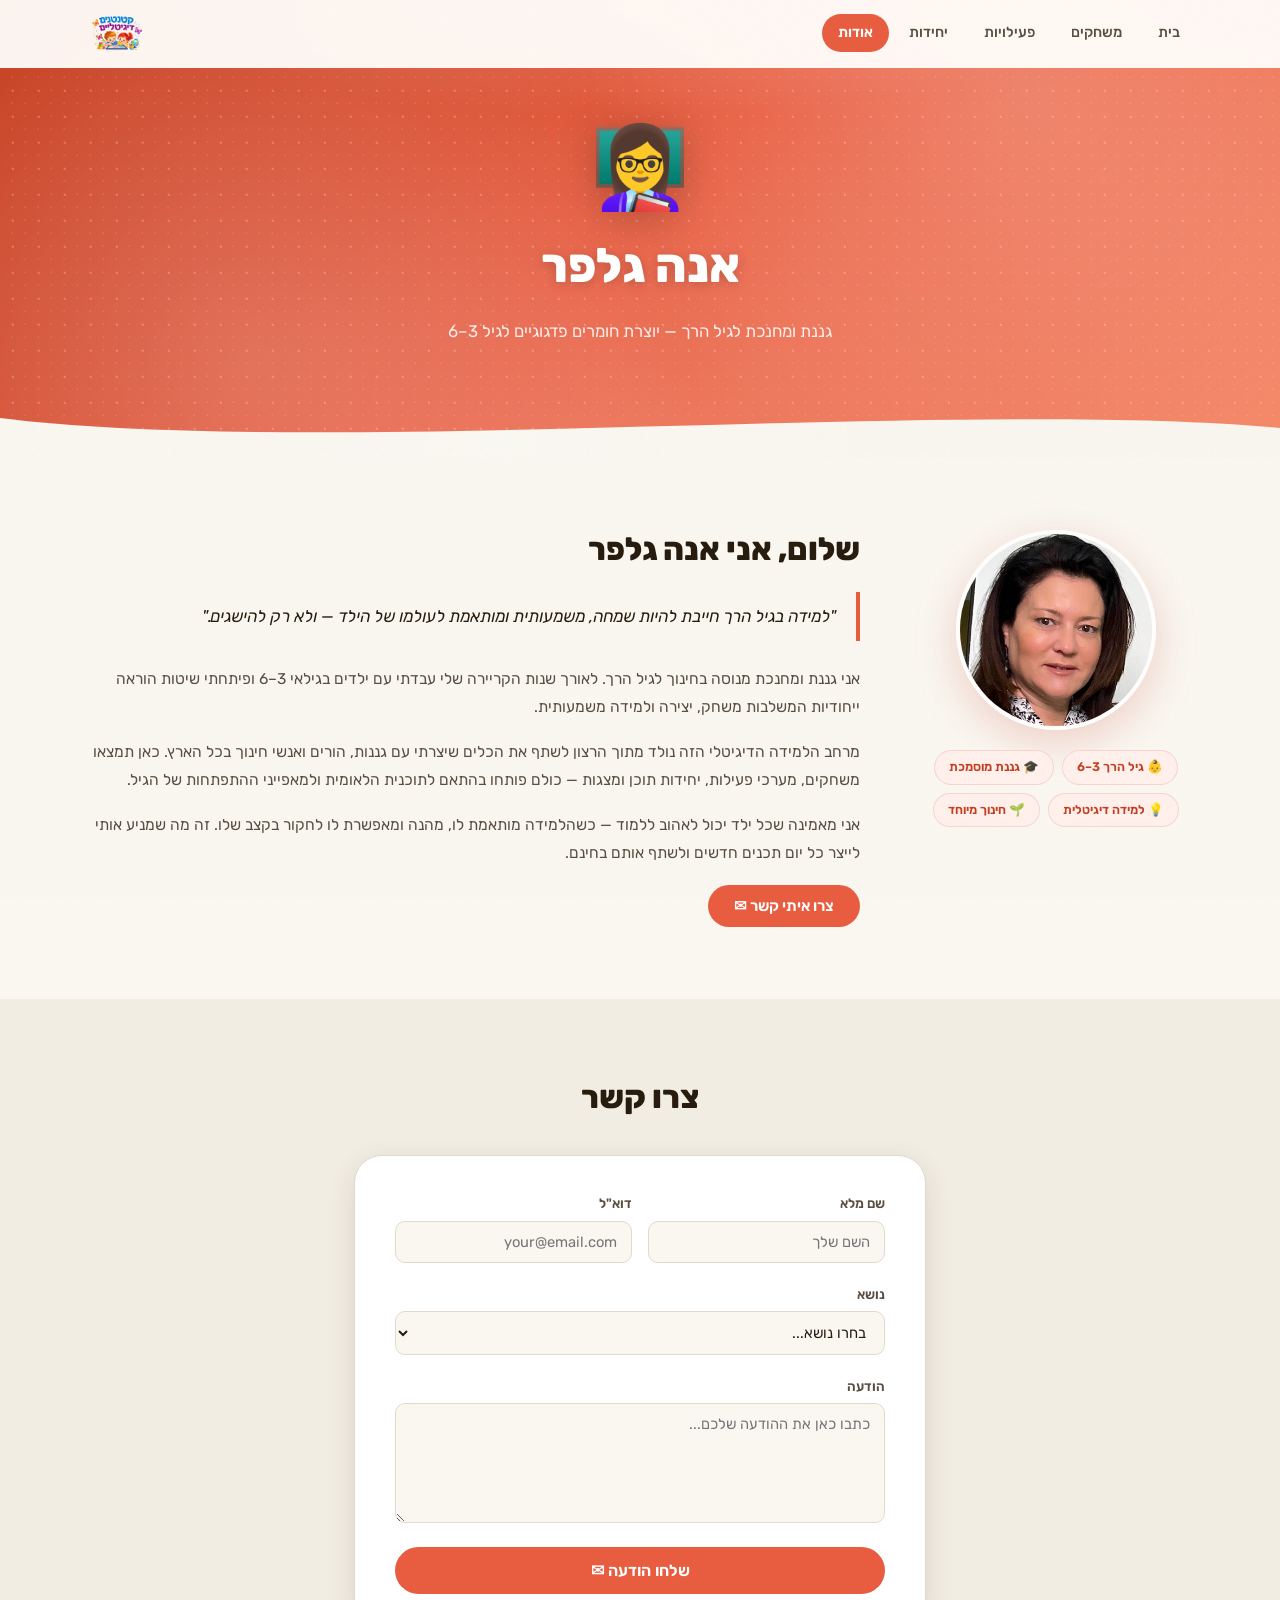
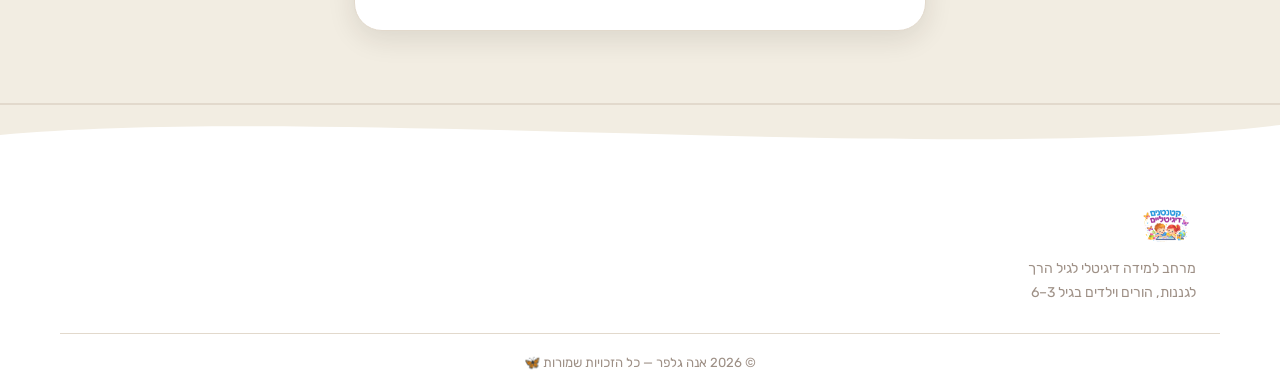
==== commit aca061ad: "add games" ====
--- a/about.html
+++ b/about.html
@@ -17,9 +17,9 @@
       </a>
       <nav class="hdr-nav" aria-label="ניווט ראשי">
         <a href="index.html"         class="nav-link">בית</a>
-        <a href="games.html"         class="nav-link">🧩 משחקים</a>
-        <a href="activities.html"    class="nav-link">📋 פעילויות</a>
-        <a href="units.html"         class="nav-link">📚 יחידות</a>
+        <a href="games.html"         class="nav-link">משחקים</a>
+        <a href="activities.html"    class="nav-link">פעילויות</a>
+        <a href="units.html"         class="nav-link">יחידות</a>
         <a href="about.html"         class="nav-link active">אודות</a>
       </nav>
       <button class="hdr-burger" id="burgerBtn" aria-label="פתח תפריט" aria-expanded="false">
@@ -171,13 +171,6 @@
         <img src="logo.png" alt="אנה גלפר" class="ftr-logo" />
         <p>מרחב למידה דיגיטלי לגיל הרך<br />לגננות, הורים וילדים בגיל 3–6</p>
       </div>
-      <nav class="ftr-nav" aria-label="ניווט תחתון">
-        <a href="index.html">בית</a>
-        <a href="games.html">משחקים</a>
-        <a href="activities.html">פעילויות</a>
-        <a href="units.html">יחידות</a>
-        <a href="about.html">אודות</a>
-      </nav>
     </div>
     <div class="container ftr-copy">
       <p>© 2026 אנה גלפר — כל הזכויות שמורות 🦋</p>
--- a/style.css
+++ b/style.css
@@ -134,37 +134,32 @@
   top: 0;
   inset-inline: 0;
   height: var(--hdr-h);
-  background: rgba(249,246,239,.92);
+  background: rgba(255,254,251,.95);
   backdrop-filter: blur(14px);
   -webkit-backdrop-filter: blur(14px);
-  border-bottom: 1px solid transparent;
+  border-bottom: 2px solid transparent;
   z-index: 900;
   transition: background var(--t-fast), border-color var(--t-fast), box-shadow var(--t-fast);
 }
 .site-header.scrolled {
-  background: rgba(249,246,239,.98);
-  border-bottom-color: var(--border);
+  background: rgba(255,254,251,.99);
+  border-bottom-color: var(--page-color);
   box-shadow: var(--shadow-sm);
 }
 
 .hdr-inner {
   display: flex;
   align-items: center;
-  justify-content: space-between;
+  justify-content: flex-start;
   height: 100%;
   gap: 16px;
 }
 
-/* Brand */
-.hdr-brand-link { display: flex; align-items: center; flex-shrink: 0; }
+/* Nav first (right side in RTL), logo pushed to far left */
+.hdr-nav   { order: 1; display: flex; align-items: center; gap: 4px; }
+.hdr-brand-link { order: 2; display: flex; align-items: center; flex-shrink: 0; margin-inline-start: auto; }
+.hdr-burger { order: 3; }
 .hdr-logo { height: 44px; width: auto; object-fit: contain; }
-
-/* Desktop nav */
-.hdr-nav {
-  display: flex;
-  align-items: center;
-  gap: 4px;
-}
 
 .nav-link {
   display: inline-flex;
@@ -248,9 +243,10 @@
    5. FOOTER
 ══════════════════════════════════════════ */
 .site-footer {
-  background: #1E120A;
-  color: rgba(255,255,255,.75);
+  background: var(--white);
+  color: var(--text-2);
   margin-top: auto;
+  border-top: 2px solid var(--border);
 }
 
 .ftr-wave {
@@ -270,7 +266,7 @@
 
 .ftr-brand { max-width: 290px; }
 .ftr-logo  { height: 40px; width: auto; margin-bottom: 12px; opacity: .85; }
-.ftr-brand p { font-size: .88rem; line-height: 1.7; color: rgba(255,255,255,.6); }
+.ftr-brand p { font-size: .88rem; line-height: 1.7; color: var(--text-3); }
 
 .ftr-nav {
   display: flex;
@@ -280,17 +276,17 @@
 }
 .ftr-nav a {
   font-size: .9rem;
-  color: rgba(255,255,255,.7);
+  color: var(--text-2);
   transition: color var(--t-fast);
 }
-.ftr-nav a:hover { color: var(--white); }
+.ftr-nav a:hover { color: var(--page-color); }
 
 .ftr-copy {
-  border-top: 1px solid rgba(255,255,255,.08);
+  border-top: 1px solid var(--border);
   padding-block: 18px;
   text-align: center;
 }
-.ftr-copy p { font-size: .82rem; color: rgba(255,255,255,.4); }
+.ftr-copy p { font-size: .82rem; color: var(--text-3); }
 
 /* ══════════════════════════════════════════
    6. HERO  (homepage only)
@@ -1037,6 +1033,47 @@
   color: var(--page-color-dark);
 }
 .tpill.active {
+  background: var(--page-color);
+  border-color: var(--page-color);
+  color: var(--white);
+  font-weight: 600;
+}
+
+/* Group sub-filter pills */
+.group-pills-wrap {
+  display: flex;
+  flex-wrap: wrap;
+  gap: 8px;
+  animation: fadeSlideDown 220ms ease;
+}
+
+@keyframes fadeSlideDown {
+  from { opacity: 0; transform: translateY(-8px); }
+  to   { opacity: 1; transform: translateY(0); }
+}
+
+.gpill {
+  display: inline-flex;
+  align-items: center;
+  gap: 5px;
+  padding: 6px 14px;
+  border-radius: 100px;
+  font-size: .84rem;
+  font-weight: 500;
+  border: 1.5px solid var(--border);
+  background: var(--bg);
+  color: var(--text-2);
+  transition: background var(--t-fast), color var(--t-fast), border-color var(--t-fast);
+  cursor: pointer;
+  white-space: nowrap;
+  font-family: inherit;
+}
+.gpill:hover {
+  background: var(--page-color-soft);
+  border-color: var(--page-color);
+  color: var(--page-color-dark);
+}
+.gpill.active {
   background: var(--page-color);
   border-color: var(--page-color);
   color: var(--white);
@@ -1659,8 +1696,7 @@
   background: var(--white);
   border-radius: 20px;
   box-shadow: 0 32px 80px rgba(0, 0, 0, .35);
-  width: min(90vw, 780px);
-  max-height: 90vh;
+  width: min(82vw, 720px);
   display: flex;
   flex-direction: column;
   overflow: hidden;
@@ -1708,9 +1744,8 @@
 .embed-modal-close:hover { background: var(--coral); color: var(--white); }
 
 .embed-modal-frame {
-  flex: 1;
+  width: 100%;
   aspect-ratio: 4 / 3;
-  min-height: 0;
 }
 .embed-modal-frame iframe {
   width: 100%;
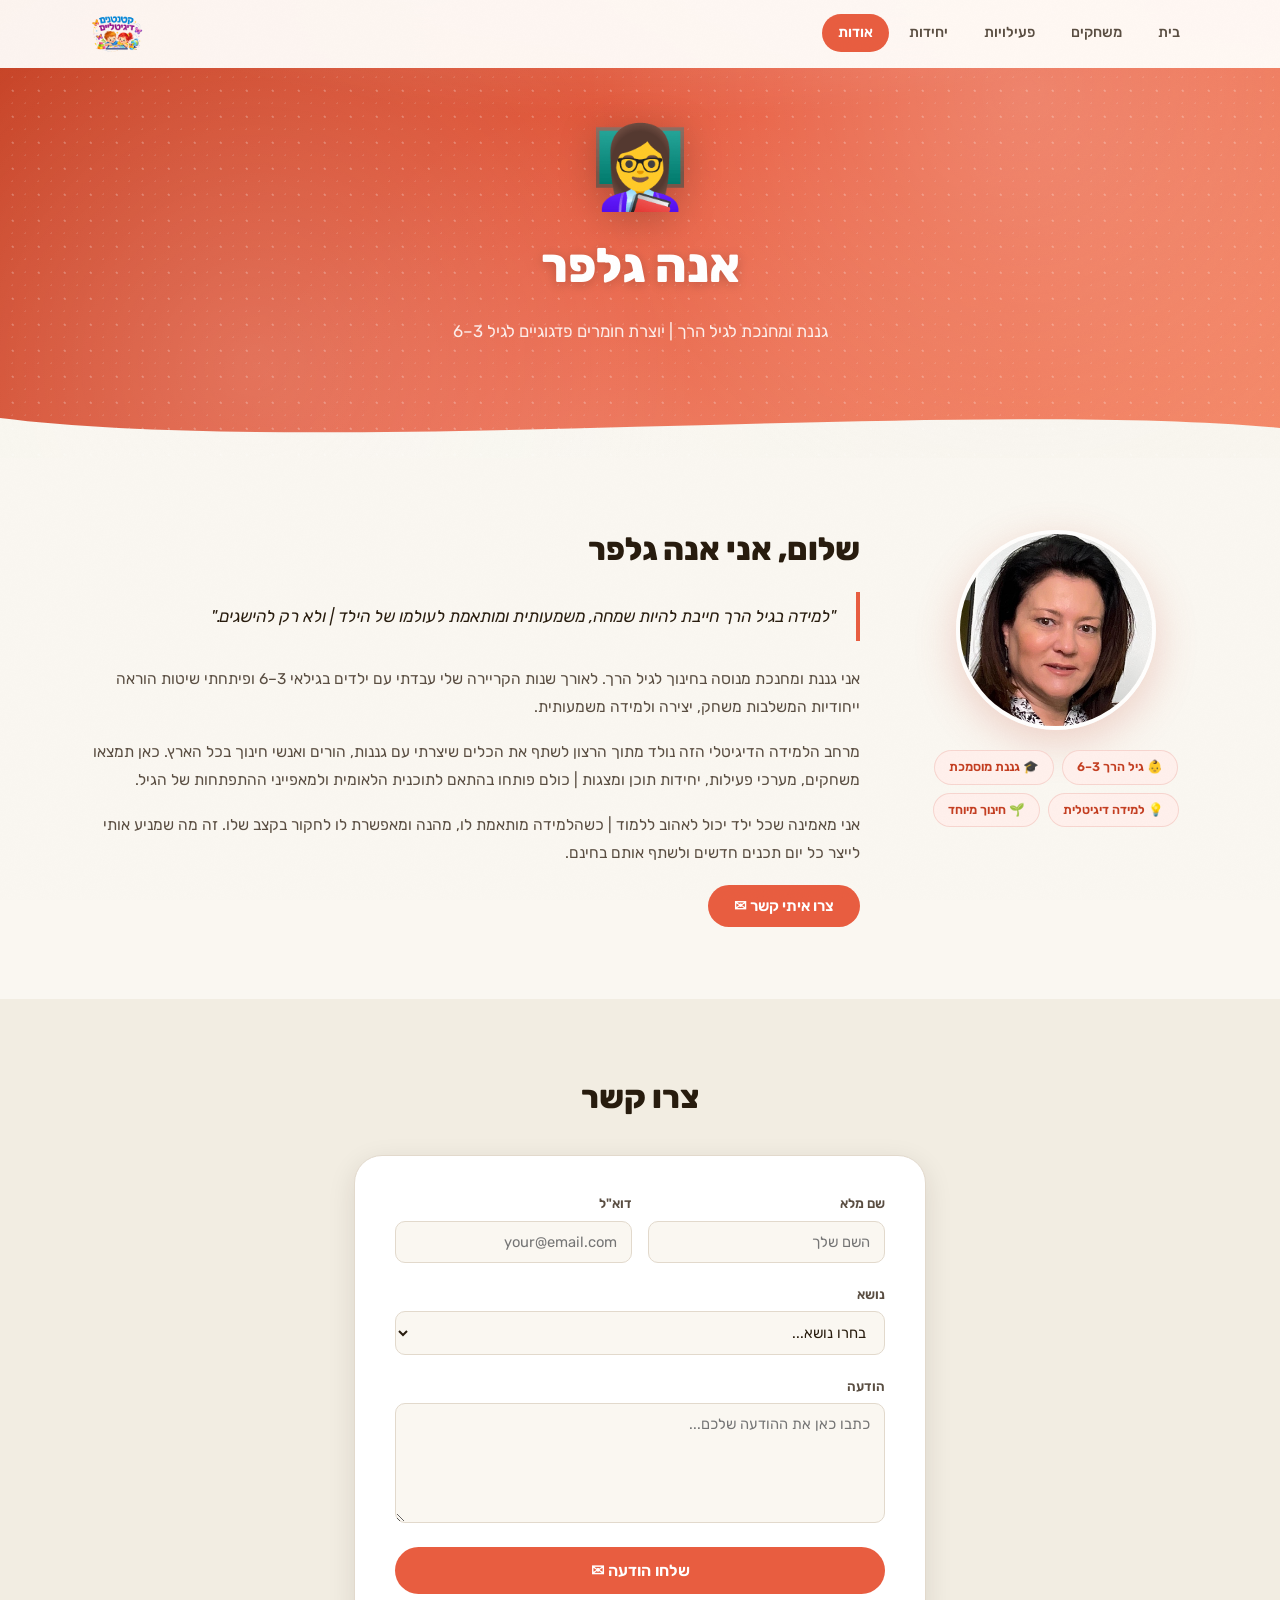
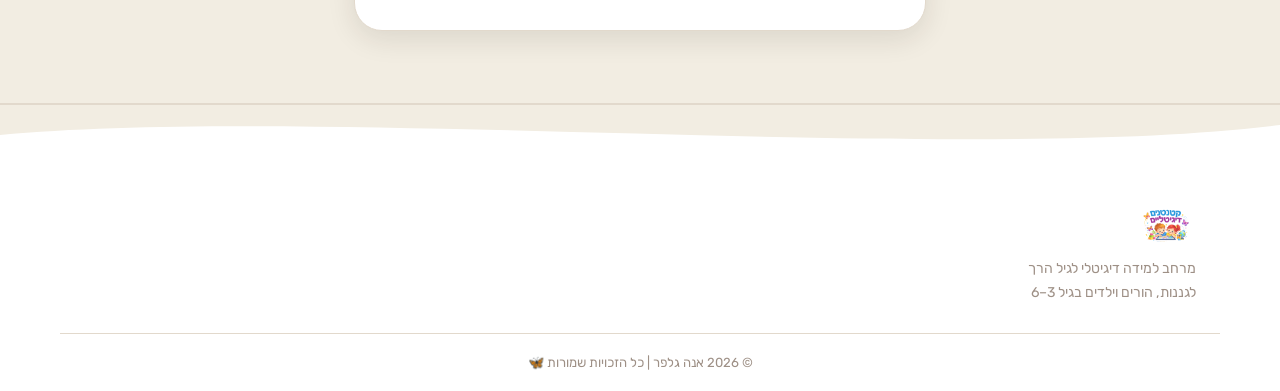
==== commit b3b3e76e: "add games" ====
--- a/about.html
+++ b/about.html
@@ -3,9 +3,16 @@
 <head>
   <meta charset="UTF-8" />
   <meta name="viewport" content="width=device-width, initial-scale=1.0" />
-  <meta name="description" content="אנה גלפר — גננת ומחנכת לגיל הרך. קצת עליי, על הדרך שלי וצור קשר." />
-  <title>אודות אנה גלפר — מרחב הלמידה</title>
+  <meta name="description" content="אנה גלפר | גננת ומחנכת לגיל הרך. קצת עליי, על הדרך שלי וצור קשר." />
+  <title>אודות אנה גלפר | מרחב הלמידה</title>
   <link rel="stylesheet" href="style.css" />
+  <script async src="https://www.googletagmanager.com/gtag/js?id=G-6GPE6BY9J5"></script>
+  <script>
+    window.dataLayer = window.dataLayer || [];
+    function gtag(){dataLayer.push(arguments);}
+    gtag('js', new Date());
+    gtag('config', 'G-6GPE6BY9J5');
+  </script>
 </head>
 <body data-page="about">
 
@@ -28,7 +35,7 @@
     </div>
     <div class="hdr-mobile" id="mobileMenu" aria-hidden="true">
       <a href="index.html"         class="mobile-link">🏠 בית</a>
-      <a href="games.html"         class="mobile-link">🧩 משחקים דיגיטליים</a>
+      <a href="games.html"         class="mobile-link">🖥️ משחקים דיגיטליים</a>
       <a href="activities.html"    class="mobile-link">📋 מערכי פעילות</a>
       <a href="units.html"         class="mobile-link">📚 יחידות תוכן</a>
       <a href="about.html"         class="mobile-link">👩‍🏫 אודות אנה</a>
@@ -42,7 +49,7 @@
       <div class="page-banner-inner container">
         <span class="page-banner-icon" aria-hidden="true">👩‍🏫</span>
         <h1>אנה גלפר</h1>
-        <p>גננת ומחנכת לגיל הרך — יוצרת חומרים פדגוגיים לגיל 3–6</p>
+        <p>גננת ומחנכת לגיל הרך | יוצרת חומרים פדגוגיים לגיל 3–6</p>
       </div>
       <div class="page-banner-wave" aria-hidden="true">
         <svg viewBox="0 0 1440 60" preserveAspectRatio="none" xmlns="http://www.w3.org/2000/svg">
@@ -72,7 +79,7 @@
             <h2>שלום, אני אנה גלפר</h2>
 
             <blockquote class="about-quote">
-              <p>"למידה בגיל הרך חייבת להיות שמחה, משמעותית ומותאמת לעולמו של הילד — ולא רק להישגים."</p>
+              <p>"למידה בגיל הרך חייבת להיות שמחה, משמעותית ומותאמת לעולמו של הילד | ולא רק להישגים."</p>
             </blockquote>
 
             <p>
@@ -80,11 +87,11 @@
             </p>
 
             <p>
-              מרחב הלמידה הדיגיטלי הזה נולד מתוך הרצון לשתף את הכלים שיצרתי עם גננות, הורים ואנשי חינוך בכל הארץ. כאן תמצאו משחקים, מערכי פעילות, יחידות תוכן ומצגות — כולם פותחו בהתאם לתוכנית הלאומית ולמאפייני ההתפתחות של הגיל.
+              מרחב הלמידה הדיגיטלי הזה נולד מתוך הרצון לשתף את הכלים שיצרתי עם גננות, הורים ואנשי חינוך בכל הארץ. כאן תמצאו משחקים, מערכי פעילות, יחידות תוכן ומצגות | כולם פותחו בהתאם לתוכנית הלאומית ולמאפייני ההתפתחות של הגיל.
             </p>
 
             <p>
-              אני מאמינה שכל ילד יכול לאהוב ללמוד — כשהלמידה מותאמת לו, מהנה ומאפשרת לו לחקור בקצב שלו. זה מה שמניע אותי לייצר כל יום תכנים חדשים ולשתף אותם בחינם.
+              אני מאמינה שכל ילד יכול לאהוב ללמוד | כשהלמידה מותאמת לו, מהנה ומאפשרת לו לחקור בקצב שלו. זה מה שמניע אותי לייצר כל יום תכנים חדשים ולשתף אותם בחינם.
             </p>
 
             <button class="btn-scroll-contact" onclick="document.getElementById('contact').scrollIntoView({behavior:'smooth'})">
@@ -173,7 +180,7 @@
       </div>
     </div>
     <div class="container ftr-copy">
-      <p>© 2026 אנה גלפר — כל הזכויות שמורות 🦋</p>
+      <p>© 2026 אנה גלפר | כל הזכויות שמורות 🦋</p>
     </div>
   </footer>
 
--- a/style.css
+++ b/style.css
@@ -268,19 +268,6 @@
 .ftr-logo  { height: 40px; width: auto; margin-bottom: 12px; opacity: .85; }
 .ftr-brand p { font-size: .88rem; line-height: 1.7; color: var(--text-3); }
 
-.ftr-nav {
-  display: flex;
-  flex-wrap: wrap;
-  gap: 8px 22px;
-  align-items: center;
-}
-.ftr-nav a {
-  font-size: .9rem;
-  color: var(--text-2);
-  transition: color var(--t-fast);
-}
-.ftr-nav a:hover { color: var(--page-color); }
-
 .ftr-copy {
   border-top: 1px solid var(--border);
   padding-block: 18px;
@@ -565,6 +552,26 @@
   transform: translateY(-3px);
 }
 
+/* Badges row */
+.hero-badges {
+  display: flex;
+  flex-wrap: wrap;
+  gap: 10px;
+  justify-content: center;
+  margin-top: 28px;
+}
+.hero-badge {
+  background: rgba(255,255,255,.75);
+  border: 1.5px solid rgba(123,95,196,.25);
+  border-radius: 50px;
+  padding: 8px 18px;
+  font-size: .92rem;
+  font-weight: 600;
+  color: var(--lavender-dark);
+  backdrop-filter: blur(6px);
+  white-space: nowrap;
+}
+
 /* Stats row */
 .hero-stats {
   display: flex;
@@ -1087,46 +1094,6 @@
   gap: 12px;
   flex-wrap: wrap;
 }
-.filter-row-label {
-  font-size: .8rem;
-  font-weight: 600;
-  color: var(--text-3);
-  white-space: nowrap;
-}
-
-/* Age pills */
-.pills {
-  display: flex;
-  gap: 6px;
-  flex-wrap: wrap;
-}
-.pill {
-  display: inline-flex;
-  align-items: center;
-  padding: 6px 14px;
-  border-radius: 100px;
-  font-size: .84rem;
-  font-weight: 500;
-  border: 1.5px solid var(--border);
-  background: var(--bg);
-  color: var(--text-2);
-  transition: background var(--t-fast), color var(--t-fast), border-color var(--t-fast);
-  cursor: pointer;
-  white-space: nowrap;
-  font-family: inherit;
-}
-.pill:hover {
-  background: var(--page-color-soft);
-  border-color: var(--page-color);
-  color: var(--page-color-dark);
-}
-.pill.active {
-  background: var(--page-color);
-  border-color: var(--page-color);
-  color: var(--white);
-  font-weight: 600;
-}
-
 /* Clear filter button */
 .btn-clear {
   margin-inline-start: auto;
@@ -1317,7 +1284,6 @@
 .rtag-plans { background: #EBF6EF; color: #27623F; }
 .rtag-units { background: #F0ECFB; color: #5B3FA8; }
 .rtag-topic { background: var(--bg-2); color: var(--text-2); }
-.rtag-age   { background: #EEF2F8; color: #3A5A7A; }
 
 /* Card text */
 .rcard-body h3 {
@@ -1633,8 +1599,6 @@
 
   .ftr-inner { flex-direction: column; gap: 24px; }
   .ftr-brand { max-width: 100%; }
-  .ftr-nav   { justify-content: flex-start; }
-
   .hero-stats { padding: 8px 16px; }
   .hstat { padding-inline: 10px; }
 }
@@ -1663,7 +1627,7 @@
   .hero-logo-cluster .butterfly { font-size: 1.2rem; }
   .filter-area { padding: 16px; }
   .topic-pills-wrap { gap: 6px; }
-  .tpill, .pill { font-size: .78rem; padding: 5px 11px; }
+  .tpill { font-size: .78rem; padding: 5px 11px; }
   .btn-clear { margin-inline-start: 0; }
 }
 
@@ -1990,8 +1954,8 @@
 }
 
 /* ── Pill hover shimmer ── */
-.tpill, .pill { position: relative; overflow: hidden; }
-.tpill::after, .pill::after {
+.tpill { position: relative; overflow: hidden; }
+.tpill::after {
   content: '';
   position: absolute;
   inset: 0;
@@ -2002,7 +1966,7 @@
   pointer-events: none;
   transition: background-position 0.4s ease;
 }
-.tpill:hover::after, .pill:hover::after { background-position: 100% 0; }
+.tpill:hover::after { background-position: 100% 0; }
 
 /* ── Hero stats — gradient border glow ── */
 .hero-stats {
@@ -2089,16 +2053,6 @@
 .form-field textarea:focus {
   border-color: var(--page-color);
   box-shadow: 0 0 0 4px color-mix(in srgb, var(--page-color) 15%, transparent), 0 2px 12px rgba(232,93,64,.12);
-}
-
-/* ── Footer brand link hover ── */
-.ftr-nav a {
-  position: relative;
-  transition: color var(--t-fast), transform var(--t-fast);
-}
-.ftr-nav a:hover {
-  color: var(--white);
-  transform: translateY(-2px);
 }
 
 /* ── Sparkle on portal icon hover ── */
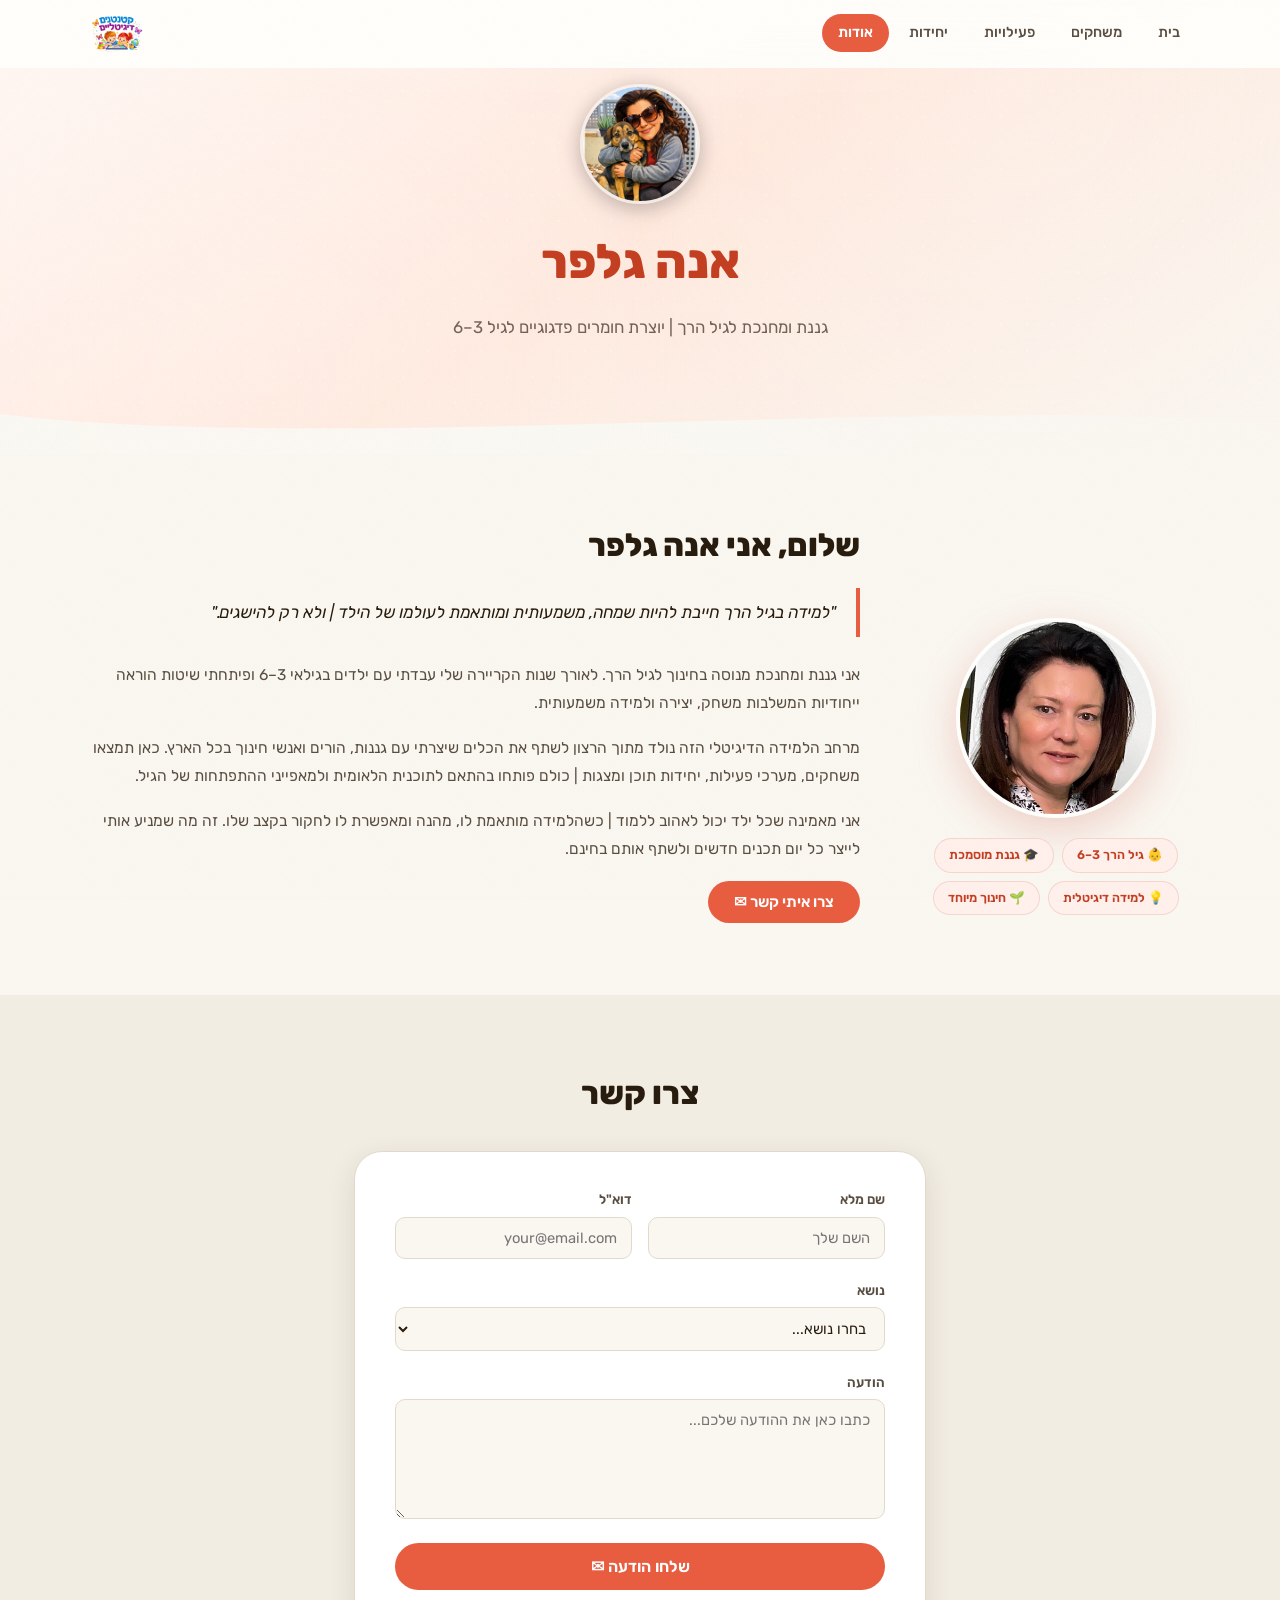
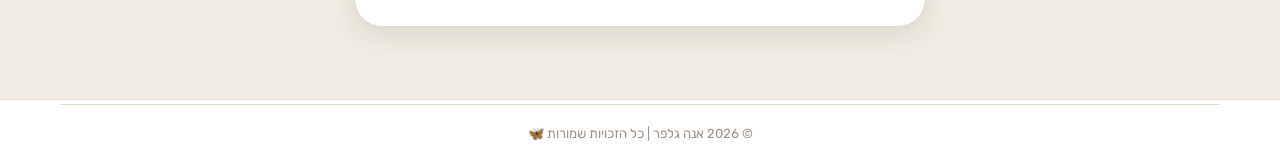
==== commit 00edfd59: "add logo photo" ====
--- a/about.html
+++ b/about.html
@@ -46,14 +46,32 @@
 
     <!-- ═══════════════ PAGE BANNER ═══════════════ -->
     <section class="page-banner" aria-label="אודות">
+      <div class="about-butterflies" aria-hidden="true">
+        <span class="ab ab-1">🦋</span>
+        <span class="ab ab-2">🦋</span>
+        <span class="ab ab-3">🦋</span>
+        <span class="ab ab-4">🦋</span>
+        <span class="ab ab-5">🦋</span>
+        <span class="ab ab-6">🦋</span>
+        <span class="ab ab-7">🦋</span>
+        <span class="ab ab-8">🦋</span>
+        <span class="ab ab-9">🦋</span>
+        <span class="ab ab-10">🦋</span>
+        <span class="ab ab-11">🦋</span>
+        <span class="ab ab-12">🦋</span>
+        <span class="ab ab-13">🦋</span>
+        <span class="ab ab-14">🦋</span>
+        <span class="ab ab-15">🦋</span>
+        <span class="ab ab-16">🦋</span>
+      </div>
       <div class="page-banner-inner container">
-        <span class="page-banner-icon" aria-hidden="true">👩‍🏫</span>
+        <img src="anna_shon.png" alt="אנה גלפר" class="page-banner-icon page-banner-photo" />
         <h1>אנה גלפר</h1>
         <p>גננת ומחנכת לגיל הרך | יוצרת חומרים פדגוגיים לגיל 3–6</p>
       </div>
       <div class="page-banner-wave" aria-hidden="true">
         <svg viewBox="0 0 1440 60" preserveAspectRatio="none" xmlns="http://www.w3.org/2000/svg">
-          <path d="M0,20 C360,60 1080,0 1440,30 L1440,60 L0,60 Z" fill="#F9F6EF"/>
+          <path d="M0,20 C360,60 1080,0 1440,30 L1440,60 L0,60 Z" fill="#FAF7F1"/>
         </svg>
       </div>
     </section>
@@ -168,17 +186,6 @@
 
   <!-- ═══════════════ FOOTER ═══════════════ -->
   <footer class="site-footer">
-    <div class="ftr-wave" aria-hidden="true">
-      <svg viewBox="0 0 1440 60" preserveAspectRatio="none" xmlns="http://www.w3.org/2000/svg">
-        <path d="M0,30 C360,0 1080,60 1440,20 L1440,0 L0,0 Z" fill="#F2EDE2"/>
-      </svg>
-    </div>
-    <div class="container ftr-inner">
-      <div class="ftr-brand">
-        <img src="logo.png" alt="אנה גלפר" class="ftr-logo" />
-        <p>מרחב למידה דיגיטלי לגיל הרך<br />לגננות, הורים וילדים בגיל 3–6</p>
-      </div>
-    </div>
     <div class="container ftr-copy">
       <p>© 2026 אנה גלפר | כל הזכויות שמורות 🦋</p>
     </div>
--- a/style.css
+++ b/style.css
@@ -245,28 +245,17 @@
 .site-footer {
   background: var(--white);
   color: var(--text-2);
-  margin-top: auto;
-  border-top: 2px solid var(--border);
-}
-
-.ftr-wave {
-  line-height: 0;
-  overflow: hidden;
-}
-.ftr-wave svg { width: 100%; height: 60px; display: block; }
-
-.ftr-inner {
-  display: flex;
-  align-items: flex-start;
-  justify-content: space-between;
-  gap: 40px;
-  padding-block: 40px 28px;
-  flex-wrap: wrap;
-}
-
-.ftr-brand { max-width: 290px; }
-.ftr-logo  { height: 40px; width: auto; margin-bottom: 12px; opacity: .85; }
-.ftr-brand p { font-size: .88rem; line-height: 1.7; color: var(--text-3); }
+  height: var(--hdr-h);
+  display: flex;
+  align-items: center;
+  border-top: 1px solid var(--border);
+}
+.ftr-copy {
+  width: 100%;
+  text-align: center;
+  font-size: .82rem;
+}
+
 
 .ftr-copy {
   border-top: 1px solid var(--border);
@@ -531,26 +520,6 @@
   transform: translateY(-3px);
   box-shadow: 0 8px 28px rgba(209,91,71,.42);
 }
-.btn-ghost {
-  display: inline-flex;
-  align-items: center;
-  gap: 8px;
-  padding: 14px 30px;
-  background: transparent;
-  color: var(--text);
-  border-radius: 100px;
-  font-size: 1rem;
-  font-weight: 500;
-  border: 1.5px solid var(--border);
-  font-family: inherit;
-  cursor: pointer;
-  transition: background var(--t-fast), border-color var(--t-fast), transform var(--t-fast);
-}
-.btn-ghost:hover {
-  background: var(--bg-2);
-  border-color: var(--text-3);
-  transform: translateY(-3px);
-}
 
 /* Badges row */
 .hero-badges {
@@ -572,45 +541,6 @@
   white-space: nowrap;
 }
 
-/* Stats row */
-.hero-stats {
-  display: flex;
-  align-items: center;
-  background: rgba(255,255,255,.65);
-  backdrop-filter: blur(14px);
-  -webkit-backdrop-filter: blur(14px);
-  border: 1.5px solid rgba(255,255,255,.9);
-  border-radius: 100px;
-  padding: 10px 22px;
-  box-shadow: 0 4px 24px rgba(40,28,14,.08), inset 0 1px 0 rgba(255,255,255,.8);
-  flex-wrap: wrap;
-  justify-content: center;
-  gap: 0;
-  margin-top: 4px;
-}
-.hstat {
-  display: flex;
-  flex-direction: column;
-  align-items: center;
-  padding-inline: 18px;
-}
-.hstat-num {
-  font-size: 1.15rem;
-  font-weight: 700;
-  color: var(--coral);
-  line-height: 1.2;
-}
-.hstat-lbl {
-  font-size: .7rem;
-  color: var(--text-3);
-  white-space: nowrap;
-}
-.hstat-sep {
-  width: 1px;
-  height: 28px;
-  background: var(--border);
-  flex-shrink: 0;
-}
 
 /* Hero wave — fades into the portals section overlap */
 .hero-wave {
@@ -817,46 +747,58 @@
    8. HOME ABOUT BAND
 ══════════════════════════════════════════ */
 .home-about-band {
-  background:
-    radial-gradient(ellipse 60% 80% at 95% 50%, rgba(61,139,96,.10) 0%, transparent 60%),
-    radial-gradient(ellipse 50% 60% at 5%  40%, rgba(232,93,64,.08) 0%, transparent 55%),
-    var(--bg-2);
-  padding-block: 72px;
+  background: var(--bg);
+  padding-block: 36px;
   position: relative;
   overflow: hidden;
 }
 .home-about-inner {
   display: flex;
-  align-items: center;
-  gap: 28px;
-  flex-wrap: wrap;
+  flex-direction: column;
+  align-items: center;
+  text-align: center;
+  gap: 20px;
+  max-width: 380px;
+  margin: 0 auto;
 }
 .home-about-avatar {
-  font-size: 4rem;
-  line-height: 1;
-  background: linear-gradient(135deg, #FFE8E0 0%, #FFD0C0 100%);
   border-radius: 50%;
-  width: 96px;
-  height: 96px;
-  display: flex;
-  align-items: center;
-  justify-content: center;
+  width: 130px;
+  height: 130px;
+  object-fit: cover;
+  object-position: center 15%;
   flex-shrink: 0;
-  border: 3px solid rgba(232,93,64,.20);
-  box-shadow: 0 6px 24px rgba(232,93,64,.18);
+  border: 4px solid rgba(232,93,64,.25);
+  box-shadow: 0 8px 32px rgba(232,93,64,.20);
   animation: avatarBreathe 4.5s ease-in-out infinite;
 }
-.home-about-text { flex: 1; min-width: 220px; }
+
+.page-banner-photo {
+  border-radius: 50%;
+  width: 120px;
+  height: 120px;
+  object-fit: cover;
+  object-position: center 15%;
+  border: 3px solid rgba(255,255,255,.5);
+  box-shadow: 0 4px 20px rgba(0,0,0,.15);
+  display: block;
+  margin: 0 auto 10px;
+}
+
+body[data-page="about"] .page-banner {
+  padding-top: calc(var(--hdr-h) + 16px);
+}
+.home-about-text { width: 100%; }
 .home-about-text h2 {
-  font-size: 1.2rem;
+  font-size: 1.35rem;
   font-weight: 700;
-  margin-bottom: 8px;
+  margin-bottom: 10px;
   color: var(--text);
 }
 .home-about-text p {
-  font-size: .93rem;
+  font-size: .95rem;
   color: var(--text-2);
-  line-height: 1.7;
+  line-height: 1.75;
 }
 .home-about-link {
   display: inline-flex;
@@ -1350,9 +1292,51 @@
 /* ══════════════════════════════════════════
    12. ABOUT PAGE
 ══════════════════════════════════════════ */
+/* ── About page butterflies ── */
+.about-butterflies {
+  position: absolute;
+  inset: 0;
+  pointer-events: none;
+  overflow: hidden;
+}
+.ab {
+  position: absolute;
+  font-size: 1.6rem;
+  opacity: 0;
+  animation: ab-float 8s ease-in-out infinite;
+}
+.ab-1  { top: 12%; left: 8%;   animation-delay: 0s;    animation-duration: 9s;  font-size: 1.4rem; }
+.ab-2  { top: 55%; left: 15%;  animation-delay: 1.2s;  animation-duration: 7s;  font-size: 1.1rem; }
+.ab-3  { top: 25%; left: 78%;  animation-delay: 0.5s;  animation-duration: 10s; font-size: 1.8rem; }
+.ab-4  { top: 70%; left: 85%;  animation-delay: 2s;    animation-duration: 8s;  font-size: 1.2rem; }
+.ab-5  { top: 40%; left: 92%;  animation-delay: 3s;    animation-duration: 11s; font-size: 1.5rem; }
+.ab-6  { top: 80%; left: 40%;  animation-delay: 0.8s;  animation-duration: 9s;  font-size: 1rem;   }
+.ab-7  { top: 10%; left: 55%;  animation-delay: 1.8s;  animation-duration: 7s;  font-size: 1.3rem; }
+.ab-8  { top: 60%; left: 60%;  animation-delay: 4s;    animation-duration: 10s; font-size: 1.1rem; }
+.ab-9  { top: 18%; left: 32%;  animation-delay: 2.5s;  animation-duration: 8s;  font-size: 1.3rem; }
+.ab-10 { top: 48%; left: 5%;   animation-delay: 5s;    animation-duration: 12s; font-size: 1rem;   }
+.ab-11 { top: 85%; left: 22%;  animation-delay: 1.5s;  animation-duration: 9s;  font-size: 1.4rem; }
+.ab-12 { top: 35%; left: 48%;  animation-delay: 3.5s;  animation-duration: 7s;  font-size: 0.9rem; }
+.ab-13 { top: 72%; left: 72%;  animation-delay: 0.3s;  animation-duration: 11s; font-size: 1.6rem; }
+.ab-14 { top: 8%;  left: 88%;  animation-delay: 4.5s;  animation-duration: 8s;  font-size: 1.2rem; }
+.ab-15 { top: 90%; left: 55%;  animation-delay: 2.2s;  animation-duration: 10s; font-size: 1rem;   }
+.ab-16 { top: 52%; left: 28%;  animation-delay: 6s;    animation-duration: 9s;  font-size: 1.5rem; }
+
+@keyframes ab-float {
+  0%   { opacity: 0;    transform: translate(0, 0)       scaleX(1)  rotate(-5deg); }
+  10%  { opacity: 0.55; }
+  30%  { transform: translate(-18px, -22px) scaleX(-1) rotate(8deg); }
+  50%  { transform: translate(12px,  -38px) scaleX(1)  rotate(-6deg); opacity: 0.5; }
+  70%  { transform: translate(-8px,  -20px) scaleX(-1) rotate(5deg); }
+  90%  { opacity: 0.45; }
+  100% { opacity: 0;    transform: translate(0, 0)       scaleX(1)  rotate(-5deg); }
+}
+
 .about-section {
   padding-block: 72px;
   background: var(--bg);
+  position: relative;
+  overflow: hidden;
 }
 .about-inner {
   display: grid;
@@ -1521,15 +1505,6 @@
 /* ══════════════════════════════════════════
    13. UTILITY
 ══════════════════════════════════════════ */
-.visually-hidden {
-  position: absolute;
-  width: 1px; height: 1px;
-  padding: 0; margin: -1px;
-  overflow: hidden;
-  clip: rect(0,0,0,0);
-  white-space: nowrap;
-  border: 0;
-}
 .sec-eyebrow {
   font-size: .76rem;
   font-weight: 600;
@@ -1597,10 +1572,6 @@
   .portals-stack .portal-card::before { background: linear-gradient(to left, rgba(0,0,0,.3) 0%, transparent 70%); }
   [dir="rtl"] .portals-stack .portal-card::before { background: linear-gradient(to right, rgba(0,0,0,.3) 0%, transparent 70%); }
 
-  .ftr-inner { flex-direction: column; gap: 24px; }
-  .ftr-brand { max-width: 100%; }
-  .hero-stats { padding: 8px 16px; }
-  .hstat { padding-inline: 10px; }
 }
 
 /* 600px */
@@ -1611,8 +1582,6 @@
 
   .cards-group-grid { grid-template-columns: 1fr; }
 
-  .hero-stats { flex-direction: column; gap: 4px; border-radius: var(--radius); padding: 14px 20px; }
-  .hstat-sep  { width: 60%; height: 1px; }
 
   .page-banner h1 { font-size: 1.7rem; }
   .portals-stack .portal-card { min-height: 80px; }
@@ -1621,7 +1590,7 @@
 /* 480px */
 @media (max-width: 480px) {
   .hero-btns { flex-direction: column; align-items: stretch; }
-  .btn-primary, .btn-ghost { justify-content: center; }
+  .btn-primary { justify-content: center; }
   .hero-logo-cluster { width: 155px; height: 155px; }
   .hero-logo { height: 84px; }
   .hero-logo-cluster .butterfly { font-size: 1.2rem; }
@@ -1968,26 +1937,6 @@
 }
 .tpill:hover::after { background-position: 100% 0; }
 
-/* ── Hero stats — gradient border glow ── */
-.hero-stats {
-  background: rgba(255,255,255,.72) !important;
-  border: 2px solid transparent !important;
-  background-clip: padding-box;
-  box-shadow:
-    0 4px 24px rgba(40,28,14,.09),
-    inset 0 1px 0 rgba(255,255,255,.9),
-    0 0 0 2px rgba(232,93,64,.15),
-    0 0 0 4px rgba(212,144,32,.10),
-    0 0 0 6px rgba(123,95,196,.08) !important;
-}
-.hstat-num {
-  font-size: 1.2rem !important;
-  font-weight: 800 !important;
-  background: linear-gradient(135deg, var(--coral), var(--amber));
-  -webkit-background-clip: text;
-  -webkit-text-fill-color: transparent;
-  background-clip: text;
-}
 
 /* ── About avatar ring pulse ── */
 .about-avatar-img {
@@ -2019,13 +1968,9 @@
   z-index: 0;
 }
 
-/* ── Home about band — extra richness ── */
+/* ── Home about band + footer — same background, no seam ── */
 .home-about-band {
-  background:
-    radial-gradient(ellipse 70% 100% at 95% 50%, rgba(61,139,96,.14)  0%, transparent 60%),
-    radial-gradient(ellipse 60% 70%  at 5%  40%, rgba(232,93,64,.11)  0%, transparent 55%),
-    radial-gradient(ellipse 50% 60%  at 50% 0%,  rgba(123,95,196,.08) 0%, transparent 50%),
-    var(--bg-2) !important;
+  background: #F5EFE3 !important;
 }
 
 /* ── Loading state - colorful spinner ── */
@@ -2217,24 +2162,33 @@
   border-bottom: 1px solid rgba(123,95,196,.14);
 }
 
+/* ── About banner (warm peach-light) ── */
+body[data-page="about"] .page-banner {
+  background: linear-gradient(145deg, #FFF8F5 0%, #FFE8DC 50%, #FAF7F1 100%);
+  border-bottom: none;
+}
+
 /* ── Dark text on light banners ── */
 body[data-page="games"] .page-banner h1,
 body[data-page="activities"] .page-banner h1,
-body[data-page="units"] .page-banner h1 {
+body[data-page="units"] .page-banner h1,
+body[data-page="about"] .page-banner h1 {
   color: var(--page-color-dark);
   text-shadow: none;
 }
 
 body[data-page="games"] .page-banner p,
 body[data-page="activities"] .page-banner p,
-body[data-page="units"] .page-banner p {
+body[data-page="units"] .page-banner p,
+body[data-page="about"] .page-banner p {
   color: rgba(40,28,14,.66);
 }
 
 /* ── Dark icon drop-shadow on light banners ── */
 body[data-page="games"] .page-banner-icon,
 body[data-page="activities"] .page-banner-icon,
-body[data-page="units"] .page-banner-icon {
+body[data-page="units"] .page-banner-icon,
+body[data-page="about"] .page-banner-icon {
   filter: drop-shadow(0 4px 12px rgba(0,0,0,.14));
 }
 
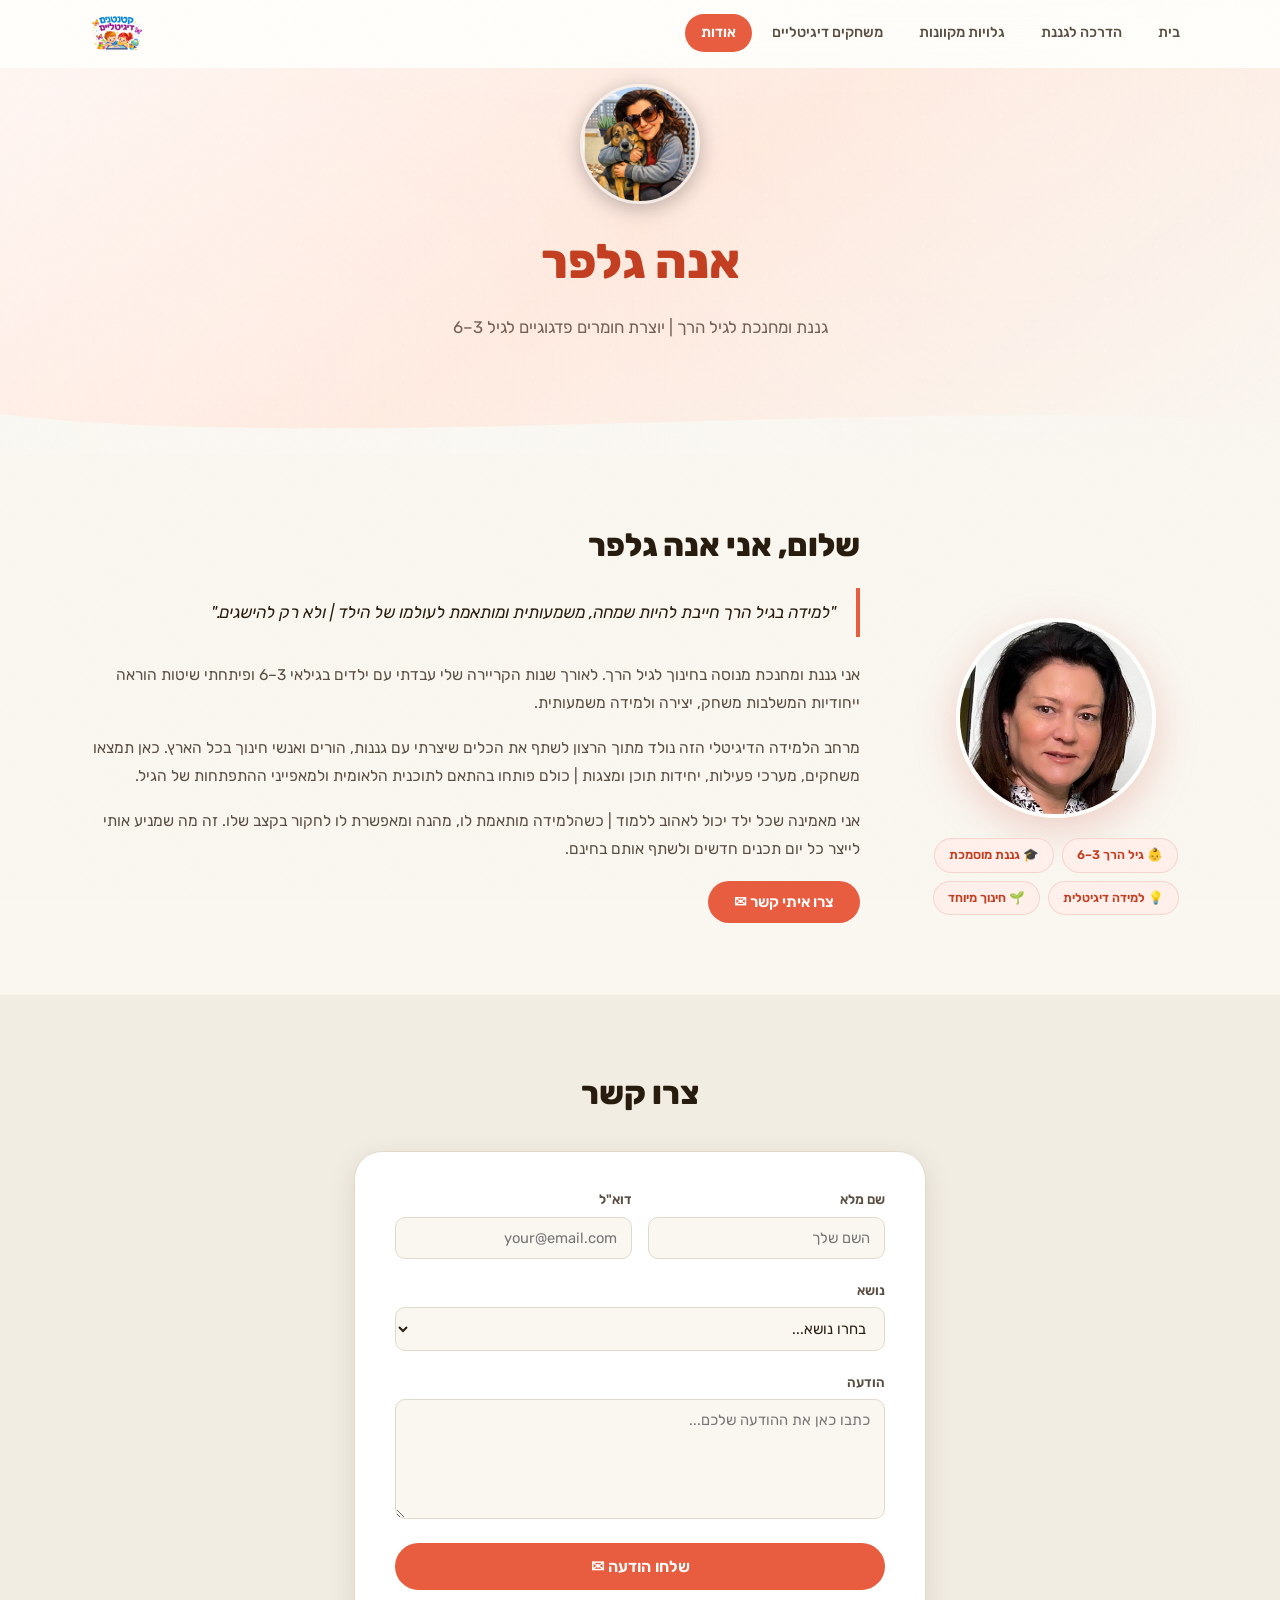
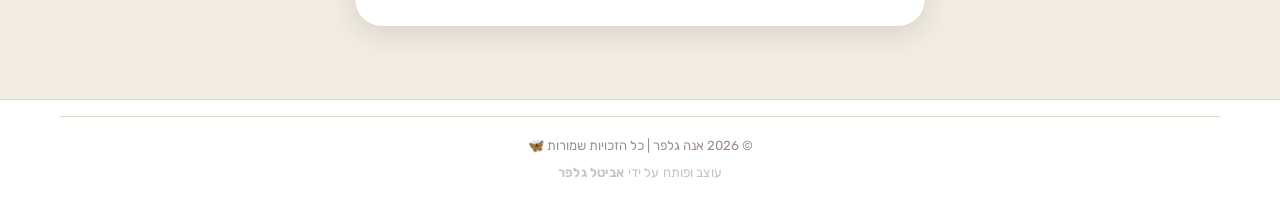
==== commit 6567dffd: "fix" ====
--- a/about.html
+++ b/about.html
@@ -24,9 +24,9 @@
       </a>
       <nav class="hdr-nav" aria-label="ניווט ראשי">
         <a href="index.html"         class="nav-link">בית</a>
-        <a href="games.html"         class="nav-link">משחקים</a>
-        <a href="activities.html"    class="nav-link">פעילויות</a>
-        <a href="units.html"         class="nav-link">יחידות</a>
+        <a href="activities.html"    class="nav-link">הדרכה לגננת</a>
+        <a href="units.html"         class="nav-link">גלויות מקוונות</a>
+        <a href="games.html"         class="nav-link">משחקים דיגיטליים</a>
         <a href="about.html"         class="nav-link active">אודות</a>
       </nav>
       <button class="hdr-burger" id="burgerBtn" aria-label="פתח תפריט" aria-expanded="false">
@@ -35,10 +35,10 @@
     </div>
     <div class="hdr-mobile" id="mobileMenu" aria-hidden="true">
       <a href="index.html"         class="mobile-link">🏠 בית</a>
+      <a href="activities.html"    class="mobile-link">📋 הדרכה לגננת</a>
+      <a href="units.html"         class="mobile-link">📚 גלויות מקוונות</a>
       <a href="games.html"         class="mobile-link">🖥️ משחקים דיגיטליים</a>
-      <a href="activities.html"    class="mobile-link">📋 מערכי פעילות</a>
-      <a href="units.html"         class="mobile-link">📚 יחידות תוכן</a>
-      <a href="about.html"         class="mobile-link">👩‍🏫 אודות אנה</a>
+      <a href="about.html"         class="mobile-link">👩‍🏫 אודות</a>
     </div>
   </header>
 
@@ -188,6 +188,7 @@
   <footer class="site-footer">
     <div class="container ftr-copy">
       <p>© 2026 אנה גלפר | כל הזכויות שמורות 🦋</p>
+      <p class="ftr-credit">עוצב ופותח על ידי <span>אביטל גלפר</span></p>
     </div>
   </footer>
 
--- a/style.css
+++ b/style.css
@@ -245,15 +245,26 @@
 .site-footer {
   background: var(--white);
   color: var(--text-2);
-  height: var(--hdr-h);
+  min-height: var(--hdr-h);
   display: flex;
   align-items: center;
   border-top: 1px solid var(--border);
+  padding-block: 16px;
 }
 .ftr-copy {
   width: 100%;
   text-align: center;
   font-size: .82rem;
+}
+.ftr-credit {
+  margin-top: 5px;
+  font-size: .74rem;
+  opacity: .55;
+  letter-spacing: .01em;
+}
+.ftr-credit span {
+  font-weight: 600;
+  opacity: 1;
 }
 
 
@@ -587,10 +598,11 @@
   margin-bottom: 48px;
 }
 
-/* Bento flex container */
+/* Equal 3-column grid */
 .portals-bento {
-  display: flex;
-  gap: 20px;
+  display: grid;
+  grid-template-columns: repeat(3, 1fr);
+  gap: 24px;
   align-items: stretch;
 }
 
@@ -601,8 +613,11 @@
   cursor: pointer;
   display: flex;
   flex-direction: column;
-  justify-content: flex-end;
-  padding: 28px;
+  align-items: center;
+  text-align: center;
+  justify-content: flex-start;
+  padding: 44px 28px 32px;
+  min-height: 300px;
   position: relative;
   color: var(--white);
   text-decoration: none;
@@ -688,10 +703,10 @@
 
 /* Portal icon */
 .portal-icon {
-  font-size: 5.5rem;
+  font-size: 4.2rem;
   line-height: 1;
   display: block;
-  margin-bottom: 18px;
+  margin-bottom: 20px;
   filter: drop-shadow(0 6px 20px rgba(0,0,0,.25));
   transition: transform var(--t-base);
 }
@@ -706,10 +721,10 @@
 
 /* Portal text */
 .portal-card h3 {
-  font-size: 1.3rem;
-  font-weight: 700;
+  font-size: 1.45rem;
+  font-weight: 800;
   line-height: 1.25;
-  margin-bottom: 6px;
+  margin-bottom: 8px;
 }
 .portals-stack .portal-card h3 { font-size: 1.05rem; margin-bottom: 2px; }
 
@@ -735,13 +750,14 @@
 
 /* Arrow */
 .portal-arrow {
-  margin-inline-start: auto;
+  margin-top: auto;
+  margin-inline-start: 0;
   font-size: 1.4rem;
   opacity: .72;
   transition: transform var(--t-fast), opacity var(--t-fast);
 }
-.portal-card:hover .portal-arrow { transform: translateX(-5px); opacity: 1; }
-[dir="rtl"] .portal-card:hover .portal-arrow { transform: translateX(5px); }
+.portal-card:hover .portal-arrow { transform: translateY(-4px); opacity: 1; }
+[dir="rtl"] .portal-card:hover .portal-arrow { transform: translateY(-4px); }
 
 /* ══════════════════════════════════════════
    8. HOME ABOUT BAND
@@ -954,12 +970,196 @@
 }
 #searchClear:hover { background: var(--border); color: var(--text); }
 
-/* Topic pills */
-.topic-pills-wrap {
-  display: flex;
-  flex-wrap: wrap;
+/* ── Topic tile carousel ──────────────────────────── */
+.topic-pills-wrap { display: block; }
+
+.topic-carousel-wrap {
+  position: relative;
+  padding-inline: 48px; /* room for arrows — tiles never get covered */
+}
+
+/* Arrow buttons */
+.tcarousel-arrow {
+  position: absolute;
+  top: 50%;
+  transform: translateY(-50%);
+  z-index: 4;
+  width: 38px;
+  height: 38px;
+  border-radius: 50%;
+  border: none;
+  background: var(--white);
+  box-shadow: 0 2px 14px rgba(0,0,0,.16);
+  color: var(--text);
+  cursor: pointer;
+  display: flex;
+  align-items: center;
+  justify-content: center;
+  transition: background .15s, box-shadow .15s, transform .15s, opacity .2s;
+}
+.tcarousel-prev { right: 4px; }
+.tcarousel-next { left:  4px; }
+.tcarousel-arrow:hover {
+  background: var(--page-color);
+  color: var(--white);
+  box-shadow: 0 4px 18px color-mix(in srgb, var(--page-color) 40%, transparent);
+  transform: translateY(-50%) scale(1.1);
+}
+.tcarousel-arrow.tcarousel-hidden {
+  opacity: 0;
+  pointer-events: none;
+}
+
+/* Scrollable track */
+.topic-tile-grid {
+  display: flex;
+  gap: 10px;
+  overflow-x: auto;
+  padding: 4px 8px 8px;
+  scroll-snap-type: x mandatory;
+  -webkit-overflow-scrolling: touch;
+  scrollbar-width: none;
+}
+.topic-tile-grid::-webkit-scrollbar { display: none; }
+
+/* Individual tile */
+.topic-tile {
+  display: flex;
+  flex-direction: column;
+  align-items: center;
+  gap: 6px;
+  padding: 16px 10px 13px;
+  border-radius: 16px;
+  border: 2px solid var(--border);
+  background: var(--white);
+  box-shadow: 0 2px 8px rgba(0,0,0,.05);
+  cursor: pointer;
+  font-family: inherit;
+  text-align: center;
+  flex: 0 0 auto;
+  width: 94px;
+  scroll-snap-align: start;
+  transition: border-color .15s, transform .15s, box-shadow .15s, background .15s;
+}
+.topic-tile:hover {
+  border-color: var(--page-color);
+  transform: translateY(-3px);
+  box-shadow: 0 8px 20px rgba(0,0,0,.10);
+}
+.topic-tile.active {
+  background: var(--page-color-soft);
+  border-color: var(--page-color);
+  border-width: 2.5px;
+  box-shadow: 0 4px 14px color-mix(in srgb, var(--page-color) 20%, transparent);
+  transform: translateY(-2px);
+}
+
+.tt-icon { font-size: 1.8rem; line-height: 1; }
+.tt-img  { width: 52px; height: 52px; object-fit: contain; display: block; mix-blend-mode: multiply; }
+
+/* Tile with full background image */
+.topic-tile--bg {
+  background-size: cover;
+  background-position: center;
+  background-repeat: no-repeat;
+  justify-content: flex-end;
+  min-height: 110px;
+  border: 2.5px solid transparent;
+  box-shadow: 0 4px 16px rgba(0,0,0,.18);
+  overflow: hidden;
+}
+.topic-tile--bg:hover {
+  box-shadow: 0 8px 24px rgba(0,0,0,.32);
+  transform: translateY(-4px) scale(1.03);
+  border-color: transparent;
+}
+/* Active: colored ring + bright inner glow */
+.topic-tile--bg.active {
+  border: 3px solid var(--page-color);
+  box-shadow: 0 0 0 3px var(--page-color-soft), 0 6px 20px rgba(0,0,0,.35);
+  transform: translateY(-2px);
+}
+/* Checkmark badge on active */
+.topic-tile--bg.active::before {
+  content: "✓";
+  position: absolute;
+  top: 7px;
+  left: 7px;
+  width: 20px;
+  height: 20px;
+  background: var(--page-color);
+  color: #fff;
+  font-size: .65rem;
+  font-weight: 800;
+  border-radius: 50%;
+  display: flex;
+  align-items: center;
+  justify-content: center;
+  z-index: 2;
+}
+/* Text — white pill for readability */
+.topic-tile--bg .tt-name {
+  color: #fff;
+  font-size: .78rem;
+  text-shadow: 0 1px 6px rgba(0,0,0,.8);
+  background: rgba(0,0,0,.32);
+  border-radius: 6px;
+  padding: 2px 6px;
+  backdrop-filter: blur(2px);
+}
+.topic-tile--bg.active .tt-name { color: #fff; }
+.tt-count--light {
+  background: rgba(255,255,255,.28);
+  color: #fff;
+  backdrop-filter: blur(4px);
+  font-size: .66rem;
+}
+.tt-name {
+  font-size: .75rem;
+  font-weight: 700;
+  color: var(--text);
+  line-height: 1.25;
+}
+.topic-tile.active .tt-name { color: var(--page-color-dark); }
+.tt-count {
+  font-size: .68rem;
+  color: var(--text-2);
+  background: var(--bg-2);
+  border-radius: 100px;
+  padding: 2px 8px;
+  font-weight: 600;
+}
+.topic-tile.active .tt-count {
+  background: color-mix(in srgb, var(--page-color) 15%, transparent);
+  color: var(--page-color-dark);
+}
+
+/* Topic section headings (shown in grouped "הכל" view) */
+.topic-section { margin-bottom: 36px; }
+.topic-section-heading {
+  display: flex;
+  align-items: center;
   gap: 8px;
-}
+  margin-bottom: 16px;
+  padding-bottom: 10px;
+  border-bottom: 2px solid var(--page-color-soft, #eee);
+}
+.tsh-icon { font-size: 1.3rem; }
+.tsh-name {
+  font-size: 1rem;
+  font-weight: 700;
+  color: var(--text);
+}
+.tsh-count {
+  font-size: .75rem;
+  color: var(--text-2);
+  background: var(--bg-2);
+  border-radius: 100px;
+  padding: 2px 9px;
+  margin-inline-start: auto;
+}
+
+/* Keep legacy tpill for any remaining uses */
 .tpill {
   display: inline-flex;
   align-items: center;
@@ -1179,6 +1379,44 @@
 }
 .rcard:hover .rcard-emoji { transform: rotate(4deg) scale(1.15); }
 
+/* Like button — sits in the tags row, same pill shape as rtag */
+.rcard-tags { align-items: center; }
+.rcard-like {
+  display: inline-flex;
+  align-items: center;
+  gap: 4px;
+  padding: 3px 9px;
+  border-radius: 100px;
+  border: 1.5px solid rgba(220,100,100,.25);
+  background: #fff5f5;
+  color: #b04040;
+  font-size: .72rem;
+  font-weight: 600;
+  cursor: pointer;
+  transition: background var(--t-fast), border-color var(--t-fast), transform var(--t-fast);
+  white-space: nowrap;
+}
+.rcard-like:hover {
+  background: #ffe4e4;
+  border-color: rgba(200,70,70,.4);
+  transform: scale(1.06);
+}
+.rcard-like.liked {
+  background: #ffd6d6;
+  border-color: rgba(190,50,50,.45);
+  color: #c0392b;
+}
+.like-icon {
+  font-size: .85rem;
+  line-height: 1;
+  transition: transform 200ms cubic-bezier(.36,.07,.19,.97);
+}
+.rcard-like:active .like-icon { transform: scale(1.5); }
+.like-count {
+  font-size: .7rem;
+  font-weight: 700;
+}
+
 /* Per-type thumb backgrounds — illustrated feel with blobs */
 .rcard[data-type="משחק דיגיטלי"] .rcard-thumb {
   background:
@@ -1261,6 +1499,29 @@
 .rcard-btn-games { background: linear-gradient(135deg, var(--coral-dark), var(--coral)); }
 .rcard-btn-plans { background: linear-gradient(135deg, var(--sage-dark),     var(--sage)); }
 .rcard-btn-units { background: linear-gradient(135deg, var(--lavender-dark), var(--lavender)); }
+
+/* Buttons row */
+.rcard-actions {
+  display: flex;
+  flex-direction: row;
+  justify-content: space-between;
+  margin-top: 10px;
+  flex-wrap: wrap;
+}
+.rcard-actions .rcard-btn {
+  margin-top: 0;
+}
+/* Share button — same pill, slightly muted */
+.rcard-share {
+  opacity: .75;
+}
+.rcard-share:hover {
+  opacity: 1;
+  filter: brightness(1.08);
+}
+.rcard-share--copied {
+  opacity: 1;
+}
 
 /* Search highlight */
 mark.search-mark {
@@ -1528,19 +1789,8 @@
 
 /* 960px */
 @media (max-width: 960px) {
-  .portals-bento { flex-direction: column; }
-  .portal-xl { min-height: 260px; flex: none; }
-  .portals-stack { flex-direction: row; }
-  .portals-stack .portal-card {
-    flex: 1;
-    min-height: 150px;
-    flex-direction: column;
-    justify-content: flex-end;
-    align-items: flex-start;
-  }
-  .portals-stack .portal-icon { font-size: 2.4rem; margin-bottom: 8px; }
-  .portals-stack .portal-card p { display: none; }
-  .portals-stack .portal-card::before { background: linear-gradient(to top, rgba(0,0,0,.36) 0%, transparent 65%); }
+  .portals-bento { gap: 16px; }
+  .portal-card { min-height: 260px; padding: 36px 20px 28px; }
 
   .about-inner { grid-template-columns: 1fr; }
   .about-visual { position: static; flex-direction: row; flex-wrap: wrap; justify-content: center; }
@@ -1561,30 +1811,21 @@
   .form-row { grid-template-columns: 1fr; }
   .contact-form { padding: 24px 20px; }
 
-  .portals-stack { flex-direction: column; }
-  .portals-stack .portal-card {
-    flex-direction: row;
-    min-height: 90px;
-    justify-content: flex-start;
-    align-items: center;
-  }
-  .portals-stack .portal-icon { font-size: 2rem; margin-bottom: 0; }
-  .portals-stack .portal-card::before { background: linear-gradient(to left, rgba(0,0,0,.3) 0%, transparent 70%); }
-  [dir="rtl"] .portals-stack .portal-card::before { background: linear-gradient(to right, rgba(0,0,0,.3) 0%, transparent 70%); }
+  .portals-bento { grid-template-columns: 1fr; }
+  .portal-card { min-height: 200px; }
 
 }
 
 /* 600px */
 @media (max-width: 600px) {
-  .portals-bento { gap: 14px; }
-  .portal-xl { min-height: 220px; }
-  .portal-card { padding: 20px; }
+  .portals-bento { gap: 12px; }
+  .portal-card { padding: 28px 20px 22px; }
 
   .cards-group-grid { grid-template-columns: 1fr; }
 
 
   .page-banner h1 { font-size: 1.7rem; }
-  .portals-stack .portal-card { min-height: 80px; }
+  .portal-card { min-height: 180px; }
 }
 
 /* 480px */
@@ -1597,6 +1838,9 @@
   .filter-area { padding: 16px; }
   .topic-pills-wrap { gap: 6px; }
   .tpill { font-size: .78rem; padding: 5px 11px; }
+  .topic-tile { width: 78px; padding: 11px 6px 9px; }
+  .tt-icon { font-size: 1.3rem; }
+  .tt-name { font-size: .7rem; }
   .btn-clear { margin-inline-start: 0; }
 }
 
@@ -1629,11 +1873,18 @@
   background: var(--white);
   border-radius: 20px;
   box-shadow: 0 32px 80px rgba(0, 0, 0, .35);
-  width: min(82vw, 720px);
+  width: min(94vw, 1080px);
   display: flex;
   flex-direction: column;
   overflow: hidden;
   animation: modal-in .22s ease;
+}
+
+.embed-modal-body {
+  display: flex;
+  flex-direction: row;
+  flex: 1;
+  min-height: 0;
 }
 
 @keyframes modal-in {
@@ -1677,7 +1928,8 @@
 .embed-modal-close:hover { background: var(--coral); color: var(--white); }
 
 .embed-modal-frame {
-  width: 100%;
+  flex: 0 0 auto;
+  width: min(62%, 720px);
   aspect-ratio: 4 / 3;
 }
 .embed-modal-frame iframe {
@@ -1687,12 +1939,134 @@
   display: block;
 }
 
+/* ── Comments panel ── */
+.embed-modal-comments {
+  flex: 1;
+  min-width: 260px;
+  display: flex;
+  flex-direction: column;
+  border-inline-start: 1px solid var(--border);
+  background: #fafafa;
+  max-height: 100%;
+}
+
+.emc-header {
+  font-size: .85rem;
+  font-weight: 700;
+  color: var(--text);
+  padding: 12px 16px 10px;
+  border-bottom: 1px solid var(--border);
+  flex-shrink: 0;
+}
+
+.emc-list {
+  flex: 1;
+  overflow-y: auto;
+  padding: 10px 14px;
+  display: flex;
+  flex-direction: column;
+  gap: 10px;
+}
+
+.emc-loading, .emc-empty {
+  font-size: .8rem;
+  color: var(--text-2);
+  text-align: center;
+  padding: 20px 0;
+  margin: 0;
+}
+
+.emc-item {
+  background: var(--white);
+  border: 1px solid var(--border);
+  border-radius: 10px;
+  padding: 8px 11px;
+}
+
+.emc-item-header {
+  display: flex;
+  align-items: center;
+  justify-content: space-between;
+  margin-bottom: 4px;
+  gap: 6px;
+}
+
+.emc-item-name {
+  font-size: .75rem;
+  font-weight: 700;
+  color: var(--coral);
+}
+
+.emc-item-date {
+  font-size: .68rem;
+  color: var(--text-2);
+  direction: ltr;
+}
+
+.emc-item-text {
+  font-size: .8rem;
+  color: var(--text);
+  margin: 0;
+  line-height: 1.45;
+  word-break: break-word;
+}
+
+.emc-form {
+  display: flex;
+  flex-direction: column;
+  gap: 7px;
+  padding: 10px 14px 14px;
+  border-top: 1px solid var(--border);
+  flex-shrink: 0;
+}
+
+.emc-name, .emc-text {
+  width: 100%;
+  border: 1.5px solid var(--border);
+  border-radius: 8px;
+  padding: 7px 10px;
+  font-size: .78rem;
+  font-family: inherit;
+  background: var(--white);
+  color: var(--text);
+  resize: none;
+  transition: border-color .15s;
+  box-sizing: border-box;
+}
+
+.emc-name:focus, .emc-text:focus {
+  outline: none;
+  border-color: var(--coral);
+}
+
+.emc-submit {
+  align-self: flex-end;
+  background: var(--coral);
+  color: var(--white);
+  border: none;
+  border-radius: 8px;
+  padding: 7px 14px;
+  font-size: .78rem;
+  font-weight: 600;
+  cursor: pointer;
+  transition: opacity .15s;
+}
+
+.emc-submit:hover { opacity: .85; }
+.emc-submit:disabled { opacity: .5; cursor: default; }
+
+@media (max-width: 768px) {
+  .embed-modal-body { flex-direction: column; }
+  .embed-modal-frame { width: 100%; }
+  .embed-modal-comments { min-width: unset; max-height: 220px; border-inline-start: none; border-top: 1px solid var(--border); }
+}
+
 @media (max-width: 600px) {
   .embed-modal { align-items: flex-end; padding: 0; }
   .embed-modal-box {
     width: 100%;
     border-radius: 20px 20px 0 0;
-    max-height: 88vh;
+    max-height: 92vh;
   }
 }
 
@@ -1779,6 +2153,21 @@
   100% { opacity: 0;   transform: translate(calc(-50% + var(--dx,0px)), calc(-50% + var(--dy,-50px))) scale(0.1) rotate(120deg); }
 }
 
+/* ── Falling hearts on like ── */
+.heart-particle {
+  position: fixed;
+  pointer-events: none;
+  z-index: 9999;
+  user-select: none;
+  line-height: 1;
+  animation: heartFall var(--dur, 1.1s) ease-in forwards;
+}
+@keyframes heartFall {
+  0%   { opacity: 1;   transform: translate(-50%, -50%) scale(1) rotate(0deg); }
+  60%  { opacity: .9; }
+  100% { opacity: 0;   transform: translate(calc(-50% + var(--dx, 0px)), calc(-50% + var(--dy, 200px))) scale(0.4) rotate(25deg); }
+}
+
 /* ── Animated gradient on hero accent text ── */
 .hero-h1-accent {
   background: linear-gradient(125deg, #E85D40, #F58B6A, #D49020, #F0C048, #7B5FC4, #35B5A2, #E85D40);
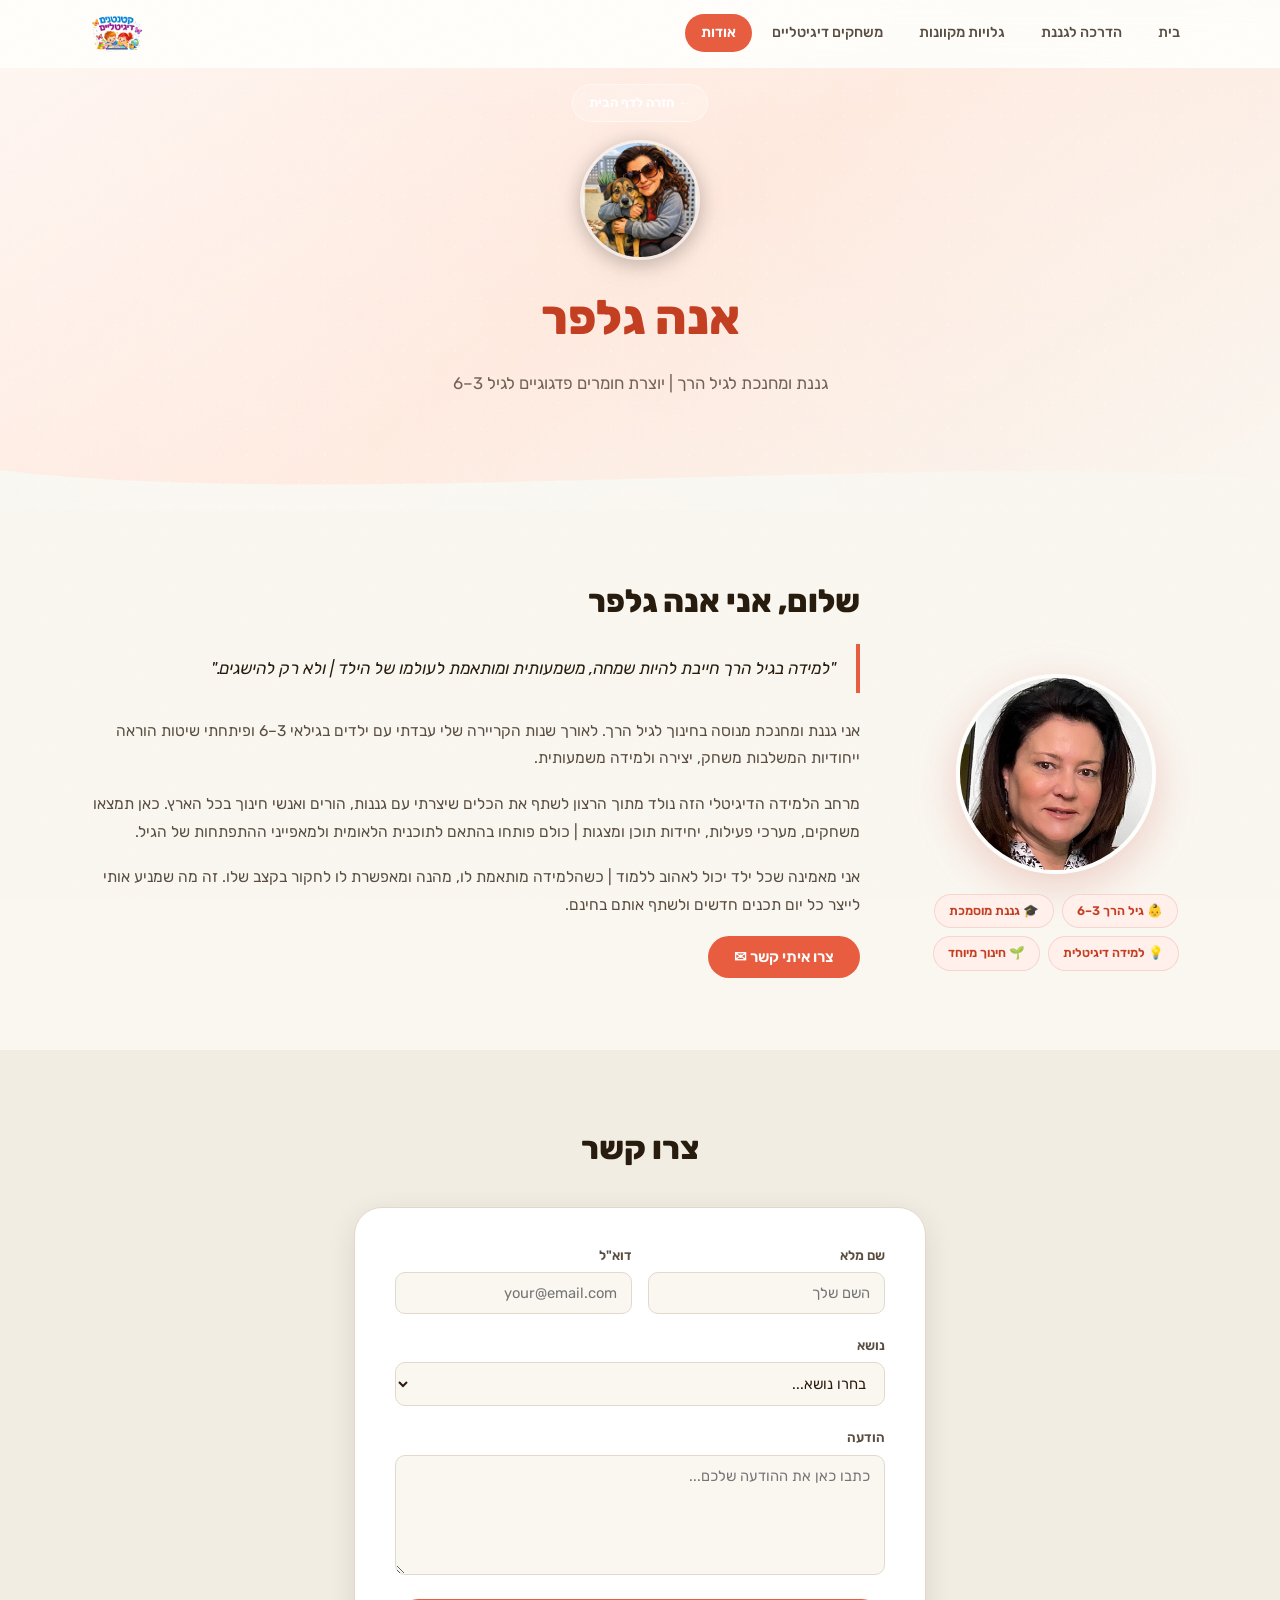
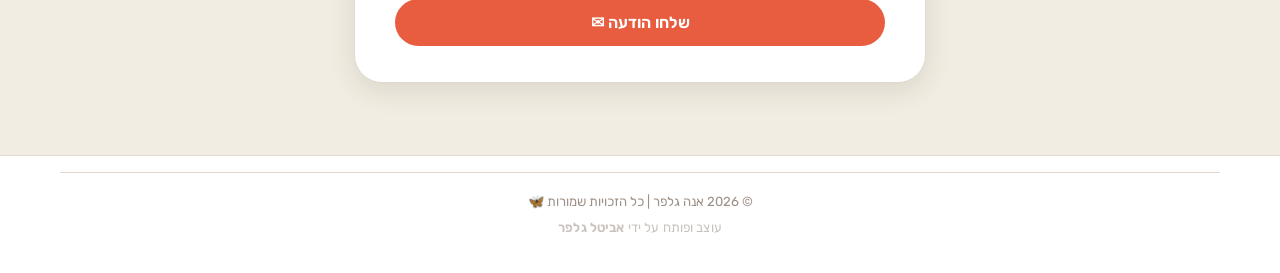
==== commit 05ad6922: "UX improvement" ====
--- a/about.html
+++ b/about.html
@@ -65,6 +65,7 @@
         <span class="ab ab-16">🦋</span>
       </div>
       <div class="page-banner-inner container">
+        <a href="index.html" class="back-home-btn">&#x2190; חזרה לדף הבית</a>
         <img src="anna_shon.png" alt="אנה גלפר" class="page-banner-icon page-banner-photo" />
         <h1>אנה גלפר</h1>
         <p>גננת ומחנכת לגיל הרך | יוצרת חומרים פדגוגיים לגיל 3–6</p>
--- a/style.css
+++ b/style.css
@@ -862,6 +862,28 @@
   padding-inline: 24px;
 }
 
+.back-home-btn {
+  display: inline-flex;
+  align-items: center;
+  gap: 6px;
+  margin-bottom: 18px;
+  padding: 7px 16px;
+  background: rgba(255,255,255,.22);
+  color: #fff;
+  border: 1.5px solid rgba(255,255,255,.5);
+  border-radius: 100px;
+  font-size: .82rem;
+  font-weight: 700;
+  text-decoration: none;
+  backdrop-filter: blur(6px);
+  transition: background .15s, border-color .15s, transform .15s;
+}
+.back-home-btn:hover {
+  background: rgba(255,255,255,.38);
+  border-color: #fff;
+  transform: translateX(3px);
+}
+
 .page-banner-icon {
   font-size: 5rem;
   line-height: 1;
@@ -1838,9 +1860,9 @@
   .filter-area { padding: 16px; }
   .topic-pills-wrap { gap: 6px; }
   .tpill { font-size: .78rem; padding: 5px 11px; }
-  .topic-tile { width: 78px; padding: 11px 6px 9px; }
-  .tt-icon { font-size: 1.3rem; }
-  .tt-name { font-size: .7rem; }
+  .topic-tile { width: 84px; padding: 12px 7px 10px; }
+  .tt-icon { font-size: 1.4rem; }
+  .tt-name { font-size: .76rem; font-weight: 800; }
   .btn-clear { margin-inline-start: 0; }
 }
 
@@ -2061,12 +2083,44 @@
   .embed-modal-comments { min-width: unset; max-height: 220px; border-inline-start: none; border-top: 1px solid var(--border); }
 }
 
+/* No translateY jump on touch devices for topic tiles */
+@media (pointer: coarse) {
+  .topic-tile:hover,
+  .topic-tile.active,
+  .topic-tile--bg:hover,
+  .topic-tile--bg.active { transform: none; }
+}
+
 @media (max-width: 600px) {
   .embed-modal { align-items: flex-end; padding: 0; }
   .embed-modal-box {
     width: 100%;
     border-radius: 20px 20px 0 0;
+    max-height: 92dvh;
     max-height: 92vh;
+    overflow: hidden;
+    display: flex;
+    flex-direction: column;
+  }
+  .embed-modal-body {
+    flex: 1;
+    min-height: 0;
+    overflow: hidden;
+    display: flex;
+    flex-direction: column;
+  }
+  .embed-modal-frame {
+    flex-shrink: 0;
+    max-height: 40vh;
+    aspect-ratio: unset;
+    height: 40vh;
+  }
+  .embed-modal-comments {
+    flex: 1;
+    min-height: 0;
+    max-height: none;
+    overflow-y: auto;
+    -webkit-overflow-scrolling: touch;
   }
 }
 
@@ -2086,6 +2140,71 @@
   z-index: 9500;
   mix-blend-mode: multiply;
 }
+
+/* ══════════════════════════════════════════
+   ANNOUNCEMENT BANNER (רץ)
+══════════════════════════════════════════ */
+.announcement-bar {
+  position: fixed;
+  top: var(--hdr-h);
+  inset-inline: 0;
+  background: var(--page-color-soft);
+  border-bottom: 1.5px solid color-mix(in srgb, var(--page-color) 30%, transparent);
+  color: var(--page-color-dark);
+  overflow: hidden;
+  height: 34px;
+  display: flex;
+  align-items: center;
+  z-index: 899;
+}
+
+body.has-announcement {
+  padding-top: 34px;
+}
+
+.announcement-track {
+  display: flex;
+  gap: 80px;
+  white-space: nowrap;
+  animation: marquee-rtl 28s linear infinite;
+  will-change: transform;
+}
+
+.announcement-bar:hover .announcement-track { animation-play-state: paused; }
+
+.announcement-item {
+  font-size: .82rem;
+  font-weight: 700;
+  letter-spacing: .01em;
+  flex-shrink: 0;
+}
+
+@keyframes marquee-rtl {
+  from { transform: translateX(-50%); }
+  to   { transform: translateX(0); }
+}
+
+.announcement-close {
+  position: absolute;
+  inset-inline-start: 10px;
+  top: 50%;
+  transform: translateY(-50%);
+  background: color-mix(in srgb, var(--page-color) 15%, transparent);
+  border: none;
+  color: var(--page-color-dark);
+  width: 22px;
+  height: 22px;
+  border-radius: 50%;
+  font-size: .7rem;
+  cursor: pointer;
+  display: flex;
+  align-items: center;
+  justify-content: center;
+  flex-shrink: 0;
+  z-index: 2;
+  transition: background .15s;
+}
+.announcement-close:hover { background: rgba(0,0,0,.45); }
 
 /* ── Scroll progress rainbow bar ── */
 #scrollProgress {
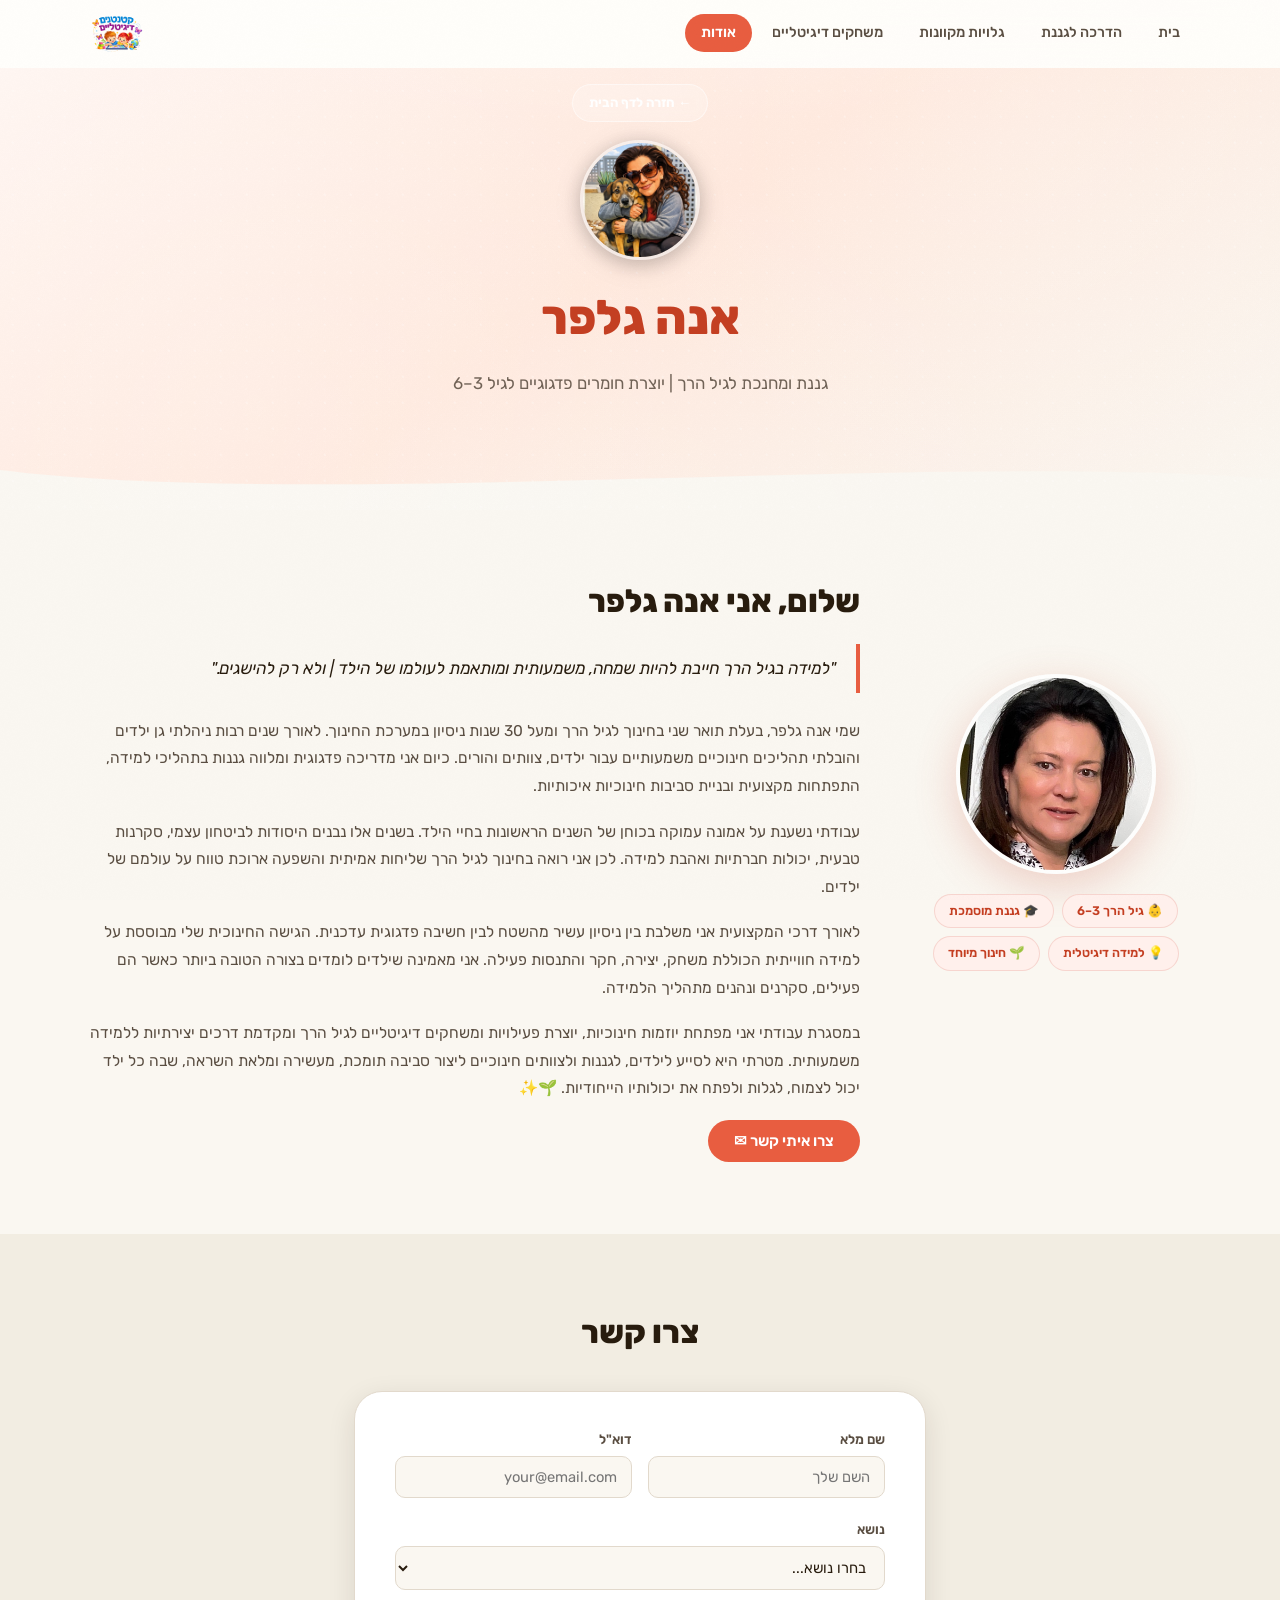
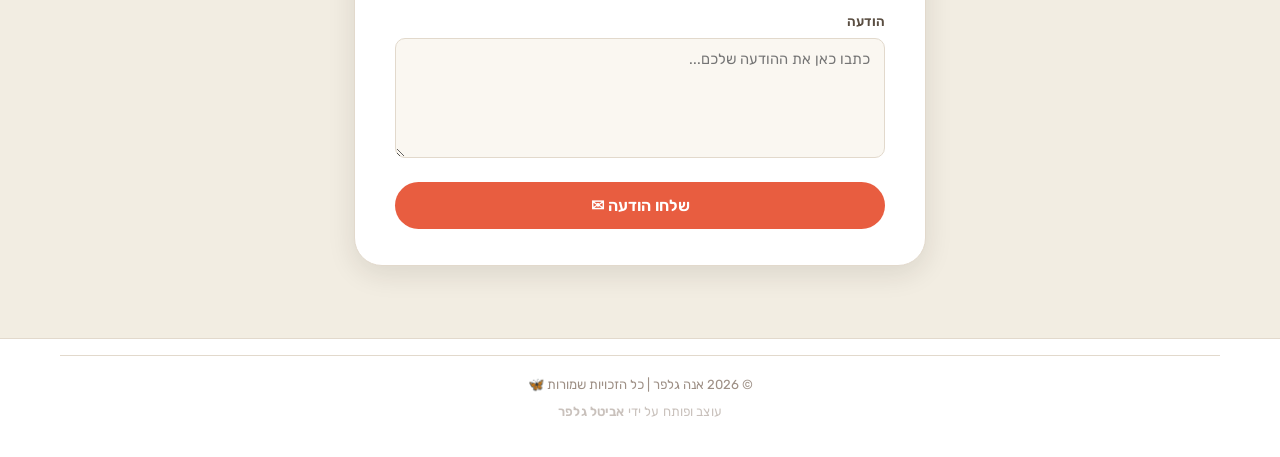
==== commit 50ed15b4: "delete pdfs" ====
--- a/about.html
+++ b/about.html
@@ -102,15 +102,19 @@
             </blockquote>
 
             <p>
-              אני גננת ומחנכת מנוסה בחינוך לגיל הרך. לאורך שנות הקריירה שלי עבדתי עם ילדים בגילאי 3–6 ופיתחתי שיטות הוראה ייחודיות המשלבות משחק, יצירה ולמידה משמעותית.
-            </p>
-
-            <p>
-              מרחב הלמידה הדיגיטלי הזה נולד מתוך הרצון לשתף את הכלים שיצרתי עם גננות, הורים ואנשי חינוך בכל הארץ. כאן תמצאו משחקים, מערכי פעילות, יחידות תוכן ומצגות | כולם פותחו בהתאם לתוכנית הלאומית ולמאפייני ההתפתחות של הגיל.
-            </p>
-
-            <p>
-              אני מאמינה שכל ילד יכול לאהוב ללמוד | כשהלמידה מותאמת לו, מהנה ומאפשרת לו לחקור בקצב שלו. זה מה שמניע אותי לייצר כל יום תכנים חדשים ולשתף אותם בחינם.
+              שמי אנה גלפר, בעלת תואר שני בחינוך לגיל הרך ומעל 30 שנות ניסיון במערכת החינוך. לאורך שנים רבות ניהלתי גן ילדים והובלתי תהליכים חינוכיים משמעותיים עבור ילדים, צוותים והורים. כיום אני מדריכה פדגוגית ומלווה גננות בתהליכי למידה, התפתחות מקצועית ובניית סביבות חינוכיות איכותיות.
+            </p>
+
+            <p>
+              עבודתי נשענת על אמונה עמוקה בכוחן של השנים הראשונות בחיי הילד. בשנים אלו נבנים היסודות לביטחון עצמי, סקרנות טבעית, יכולות חברתיות ואהבת למידה. לכן אני רואה בחינוך לגיל הרך שליחות אמיתית והשפעה ארוכת טווח על עולמם של ילדים.
+            </p>
+
+            <p>
+              לאורך דרכי המקצועית אני משלבת בין ניסיון עשיר מהשטח לבין חשיבה פדגוגית עדכנית. הגישה החינוכית שלי מבוססת על למידה חווייתית הכוללת משחק, יצירה, חקר והתנסות פעילה. אני מאמינה שילדים לומדים בצורה הטובה ביותר כאשר הם פעילים, סקרנים ונהנים מתהליך הלמידה.
+            </p>
+
+            <p>
+              במסגרת עבודתי אני מפתחת יוזמות חינוכיות, יוצרת פעילויות ומשחקים דיגיטליים לגיל הרך ומקדמת דרכים יצירתיות ללמידה משמעותית. מטרתי היא לסייע לילדים, לגננות ולצוותים חינוכיים ליצור סביבה תומכת, מעשירה ומלאת השראה, שבה כל ילד יכול לצמוח, לגלות ולפתח את יכולותיו הייחודיות. 🌱✨
             </p>
 
             <button class="btn-scroll-contact" onclick="document.getElementById('contact').scrollIntoView({behavior:'smooth'})">
--- a/style.css
+++ b/style.css
@@ -1949,12 +1949,39 @@
 }
 .embed-modal-close:hover { background: var(--coral); color: var(--white); }
 
+
 .embed-modal-frame {
   flex: 0 0 auto;
   width: min(62%, 720px);
   aspect-ratio: 4 / 3;
 }
 .embed-modal-frame iframe {
+  width: 100%;
+  height: 100%;
+  border: none;
+  display: block;
+}
+
+/* ── Canva modal — הדרכה לגננת (activities page) ── */
+body[data-page-type="מערך פעילות"] .embed-modal-box {
+  width: min(96vw, 1100px);
+  height: 92vh;
+  max-height: 92vh;
+}
+body[data-page-type="מערך פעילות"] .embed-modal-body {
+  flex: 1;
+  min-height: 0;
+  overflow: hidden;
+  align-items: stretch;
+}
+body[data-page-type="מערך פעילות"] .embed-modal-frame {
+  flex: 2;
+  width: auto;
+  aspect-ratio: auto;
+  height: 100%;
+  overflow: hidden;
+}
+body[data-page-type="מערך פעילות"] .embed-modal-frame iframe {
   width: 100%;
   height: 100%;
   border: none;
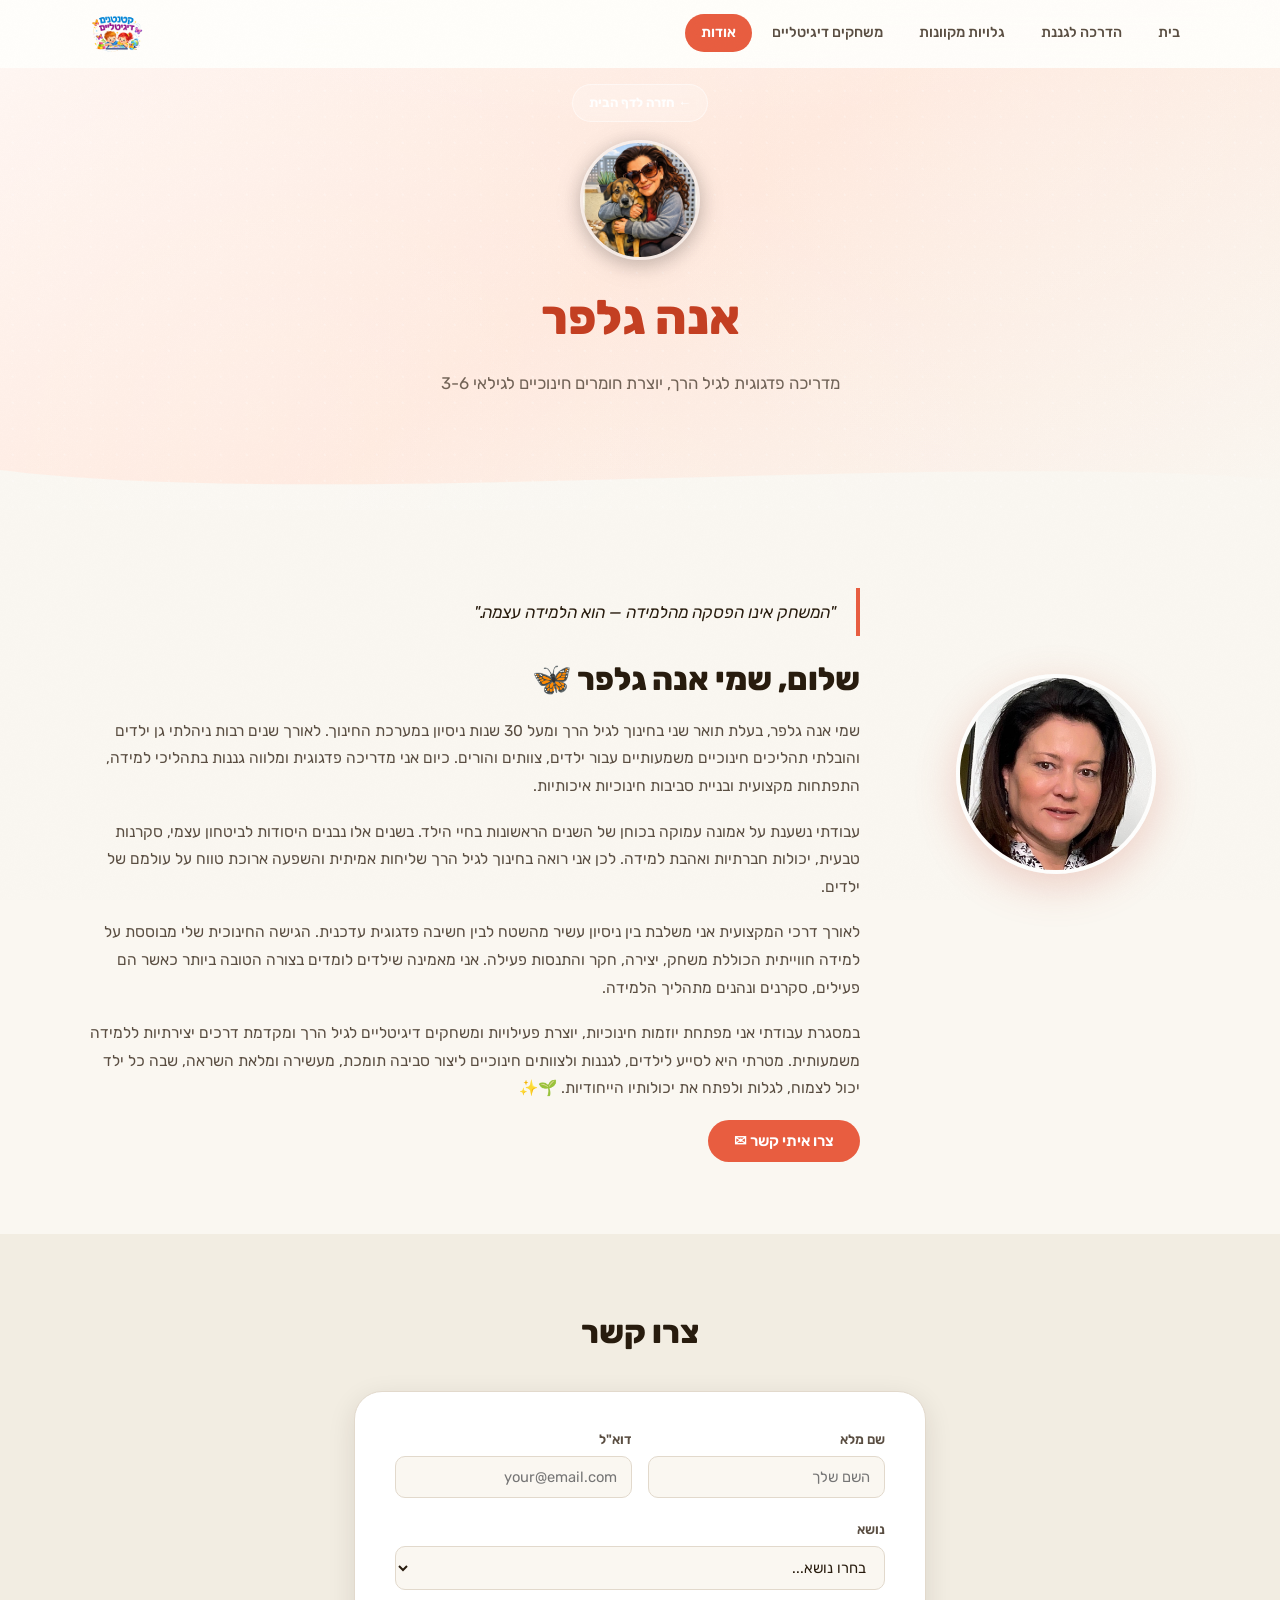
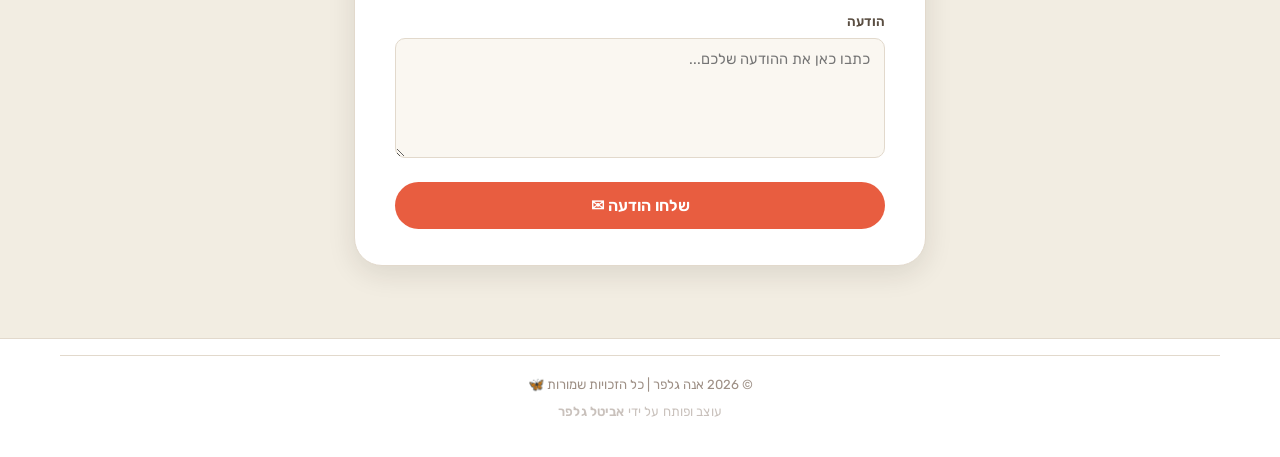
==== commit 7b709774: "add activities" ====
--- a/about.html
+++ b/about.html
@@ -68,7 +68,7 @@
         <a href="index.html" class="back-home-btn">&#x2190; חזרה לדף הבית</a>
         <img src="anna_shon.png" alt="אנה גלפר" class="page-banner-icon page-banner-photo" />
         <h1>אנה גלפר</h1>
-        <p>גננת ומחנכת לגיל הרך | יוצרת חומרים פדגוגיים לגיל 3–6</p>
+        <p>מדריכה פדגוגית לגיל הרך, יוצרת חומרים חינוכיים לגילאי 3-6</p>
       </div>
       <div class="page-banner-wave" aria-hidden="true">
         <svg viewBox="0 0 1440 60" preserveAspectRatio="none" xmlns="http://www.w3.org/2000/svg">
@@ -85,21 +85,15 @@
           <!-- Visual column -->
           <aside class="about-visual">
             <img src="anna.png" alt="אנה גלפר" class="about-avatar-img" />
-            <div class="about-tags" role="list">
-              <span class="about-tag" role="listitem">👶 גיל הרך 3–6</span>
-              <span class="about-tag" role="listitem">🎓 גננת מוסמכת</span>
-              <span class="about-tag" role="listitem">💡 למידה דיגיטלית</span>
-              <span class="about-tag" role="listitem">🌱 חינוך מיוחד</span>
-            </div>
           </aside>
 
           <!-- Text column -->
           <div class="about-text">
-            <h2>שלום, אני אנה גלפר</h2>
+            <blockquote class="about-quote">
+              <p>"המשחק אינו הפסקה מהלמידה — הוא הלמידה עצמה."</p>
+            </blockquote>
 
-            <blockquote class="about-quote">
-              <p>"למידה בגיל הרך חייבת להיות שמחה, משמעותית ומותאמת לעולמו של הילד | ולא רק להישגים."</p>
-            </blockquote>
+            <h2>שלום, שמי אנה גלפר 🦋</h2>
 
             <p>
               שמי אנה גלפר, בעלת תואר שני בחינוך לגיל הרך ומעל 30 שנות ניסיון במערכת החינוך. לאורך שנים רבות ניהלתי גן ילדים והובלתי תהליכים חינוכיים משמעותיים עבור ילדים, צוותים והורים. כיום אני מדריכה פדגוגית ומלווה גננות בתהליכי למידה, התפתחות מקצועית ובניית סביבות חינוכיות איכותיות.
--- a/style.css
+++ b/style.css
@@ -238,6 +238,27 @@
   transition: background var(--t-fast);
 }
 .mobile-link:hover { background: var(--bg-2); }
+
+/* ── Coming Soon ── */
+body[data-coming-soon="true"] main {
+  display: none;
+}
+.coming-soon-banner {
+  display: none;
+  flex-direction: column;
+  align-items: center;
+  justify-content: center;
+  min-height: 60vh;
+  text-align: center;
+  gap: 1rem;
+  padding: 3rem 1rem;
+}
+body[data-coming-soon="true"] .coming-soon-banner {
+  display: flex;
+}
+.coming-soon-banner .csb-icon { font-size: 4rem; }
+.coming-soon-banner h2 { font-size: 2rem; color: var(--accent); margin: 0; }
+.coming-soon-banner p  { color: var(--text-2); font-size: 1.1rem; margin: 0; }
 
 /* ══════════════════════════════════════════
    5. FOOTER
